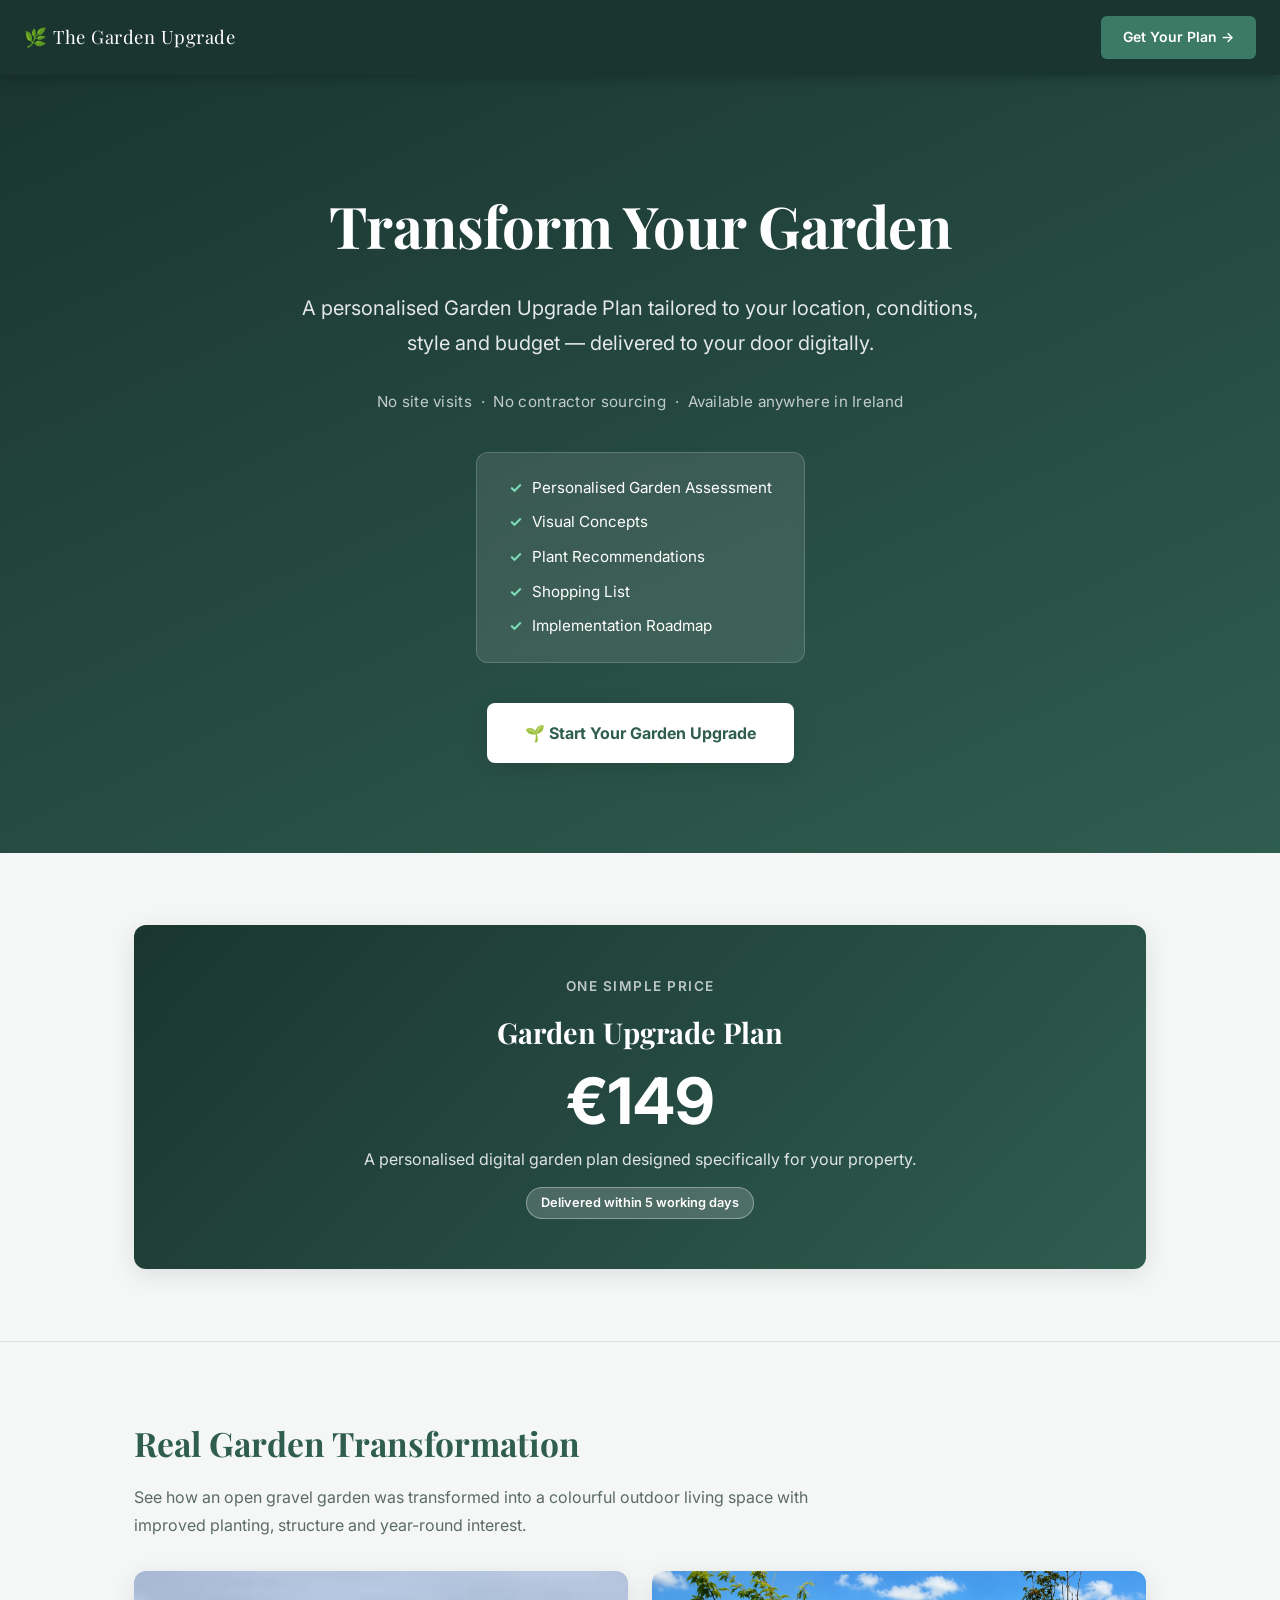
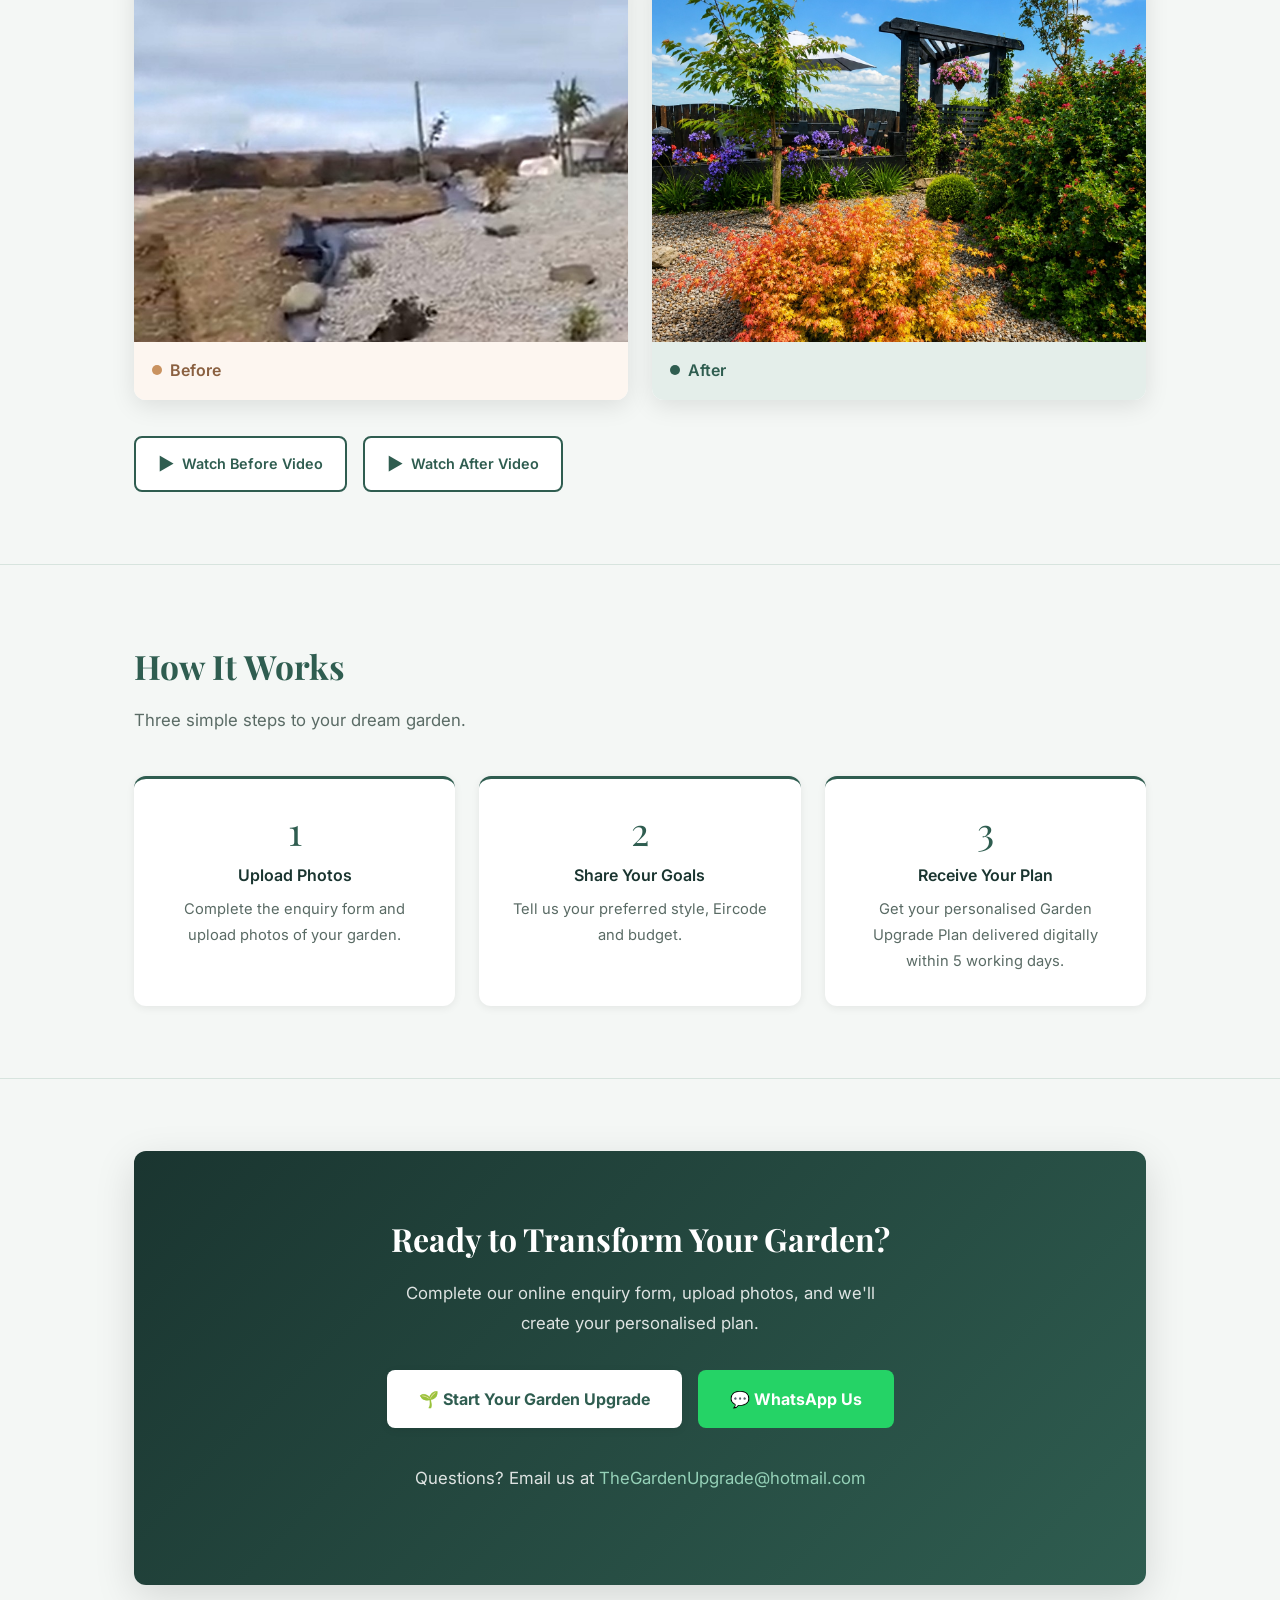
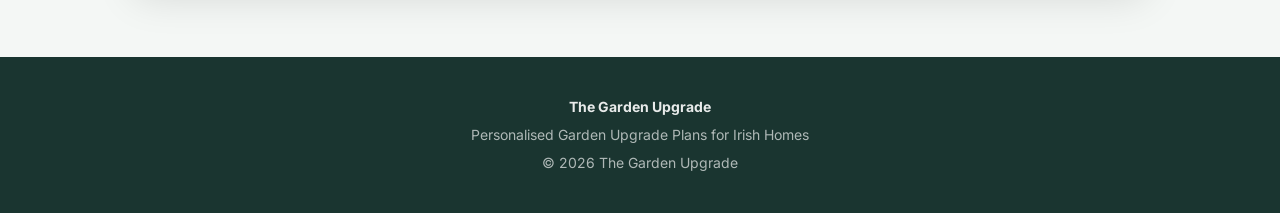
==== index.html @ 16a32b1a "Fix pricing box: dark green gradient background with white text for legibility" ====
<!DOCTYPE html>
<html lang="en">
<head>
<meta charset="UTF-8">
<meta name="viewport" content="width=device-width, initial-scale=1.0">
<title>The Garden Upgrade | Personalised Garden Upgrade Plans for Irish Homes</title>
<meta name="description" content="Transform your garden with a personalised Garden Upgrade Plan tailored to your location, style, lifestyle and budget.">
<link rel="preconnect" href="https://fonts.googleapis.com">
<link rel="preconnect" href="https://fonts.gstatic.com" crossorigin>
<link href="https://fonts.googleapis.com/css2?family=Playfair+Display:wght@600;700&family=Inter:wght@400;500;600&display=swap" rel="stylesheet">
<style>
  :root {
    --green: #2f5d50;
    --green-light: #3d7a66;
    --dark: #1a3530;
    --light: #f4f7f5;
    --accent: #e4eeea;
    --white: #ffffff;
    --text: #2c2c2c;
    --text-muted: #5a6b65;
    --shadow-sm: 0 2px 8px rgba(0,0,0,0.07);
    --shadow-md: 0 6px 24px rgba(0,0,0,0.10);
    --shadow-lg: 0 12px 40px rgba(0,0,0,0.13);
    --radius: 12px;
  }
  *, *::before, *::after { box-sizing: border-box; margin: 0; padding: 0; }
  html { scroll-behavior: smooth; }
  body { font-family: 'Inter', Arial, sans-serif; background: var(--light); color: var(--text); line-height: 1.75; }

  /* ── NAV ── */
  nav {
    background: var(--dark);
    padding: 16px 24px;
    display: flex;
    align-items: center;
    justify-content: space-between;
    position: sticky;
    top: 0;
    z-index: 100;
    box-shadow: 0 2px 12px rgba(0,0,0,.25);
  }
  nav .brand { color: #fff; font-family: 'Playfair Display', serif; font-size: 1.15rem; letter-spacing: .5px; text-decoration: none; }
  nav .nav-cta {
    background: var(--green-light);
    color: #fff;
    text-decoration: none;
    padding: 9px 22px;
    border-radius: 6px;
    font-size: .875rem;
    font-weight: 600;
    transition: background .2s;
  }
  nav .nav-cta:hover { background: #4a9180; }

  /* ── HERO ── */
  .hero {
    background: linear-gradient(155deg, var(--dark) 0%, var(--green) 100%);
    color: #fff;
    text-align: center;
    padding: 100px 24px 90px;
  }
  .hero h1 {
    font-family: 'Playfair Display', serif;
    font-size: clamp(2.2rem, 5vw, 3.6rem);
    font-weight: 700;
    letter-spacing: -.5px;
    margin-bottom: 16px;
  }
  .hero .subtitle {
    font-size: clamp(1.05rem, 2.5vw, 1.25rem);
    opacity: .88;
    max-width: 680px;
    margin: 0 auto 28px;
  }
  .hero .tagline {
    font-size: .95rem;
    opacity: .72;
    margin-bottom: 36px;
    letter-spacing: .3px;
  }
  .checklist {
    display: inline-flex;
    flex-direction: column;
    gap: 8px;
    text-align: left;
    background: rgba(255,255,255,.10);
    border: 1px solid rgba(255,255,255,.18);
    backdrop-filter: blur(4px);
    padding: 22px 32px;
    border-radius: var(--radius);
    margin-bottom: 40px;
  }
  .checklist span { font-size: .95rem; }
  .checklist span::before { content: "✓"; margin-right: 10px; font-weight: 700; color: #7edbb8; }
  .hero-btn {
    display: inline-block;
    background: #fff;
    color: var(--green);
    font-family: 'Inter', sans-serif;
    font-weight: 700;
    font-size: 1rem;
    padding: 16px 38px;
    border-radius: 8px;
    text-decoration: none;
    box-shadow: var(--shadow-md);
    transition: transform .2s, box-shadow .2s;
  }
  .hero-btn:hover { transform: translateY(-2px); box-shadow: var(--shadow-lg); }

  /* ── SECTIONS ── */
  .section { max-width: 1060px; margin: 0 auto; padding: 72px 24px; }
  .section-title {
    font-family: 'Playfair Display', serif;
    font-size: clamp(1.6rem, 3vw, 2.1rem);
    color: var(--green);
    margin-bottom: 10px;
  }
  .section-lead { color: var(--text-muted); font-size: 1.05rem; margin-bottom: 40px; max-width: 640px; }

  /* ── PRICE BOX ── */
  .price-strip {
    background: linear-gradient(135deg, var(--dark) 0%, var(--green) 100%);
    border-radius: var(--radius);
    text-align: center;
    padding: 50px 30px;
    box-shadow: var(--shadow-md);
    color: #fff;
  }
  .price-strip .price-label { font-size: .85rem; font-weight: 600; text-transform: uppercase; letter-spacing: 1.5px; color: rgba(255,255,255,.70); margin-bottom: 8px; }
  .price-strip h2 { font-family: 'Playfair Display', serif; font-size: 1.8rem; color: #fff; margin-bottom: 12px; }
  .price-num { font-size: 4rem; font-weight: 700; color: #fff; line-height: 1; margin: 12px 0; }
  .price-strip p { color: rgba(255,255,255,.85); font-size: 1rem; }
  .badge { display: inline-block; background: rgba(255,255,255,.18); border: 1px solid rgba(255,255,255,.35); color: #fff; font-size: .8rem; font-weight: 600; padding: 4px 14px; border-radius: 20px; margin-top: 14px; }

  /* ── BEFORE / AFTER ── */
  .transformation-intro { color: var(--text-muted); font-size: 1rem; margin-bottom: 32px; max-width: 700px; }
  .before-after {
    display: grid;
    grid-template-columns: 1fr 1fr;
    gap: 24px;
    margin-bottom: 36px;
  }
  @media (max-width: 680px) { .before-after { grid-template-columns: 1fr; } }
  .ba-card {
    background: var(--white);
    border-radius: var(--radius);
    overflow: hidden;
    box-shadow: var(--shadow-md);
    transition: transform .25s, box-shadow .25s;
  }
  .ba-card:hover { transform: translateY(-4px); box-shadow: var(--shadow-lg); }
  .ba-card img { width: 100%; display: block; aspect-ratio: 4/3; object-fit: cover; }
  .ba-label {
    padding: 14px 18px 16px;
    font-weight: 600;
    font-size: 1rem;
    display: flex;
    align-items: center;
    gap: 8px;
  }
  .ba-label.before { color: #8a6040; background: #fdf6f0; }
  .ba-label.after  { color: var(--green); background: var(--accent); }
  .ba-label .dot { width: 10px; height: 10px; border-radius: 50%; flex-shrink: 0; }
  .ba-label.before .dot { background: #c9925f; }
  .ba-label.after  .dot { background: var(--green); }

  .video-links { display: flex; gap: 16px; flex-wrap: wrap; }
  .video-btn {
    display: inline-flex;
    align-items: center;
    gap: 8px;
    background: var(--white);
    border: 2px solid var(--green);
    color: var(--green);
    font-weight: 600;
    font-size: .9rem;
    padding: 11px 22px;
    border-radius: 8px;
    text-decoration: none;
    transition: background .2s, color .2s;
  }
  .video-btn:hover { background: var(--green); color: #fff; }
  .video-btn .play { font-size: 1.1rem; }

  /* ── HOW IT WORKS ── */
  .steps { display: grid; grid-template-columns: repeat(auto-fit, minmax(220px, 1fr)); gap: 24px; }
  .step {
    background: var(--white);
    border-radius: var(--radius);
    padding: 32px 26px;
    box-shadow: var(--shadow-sm);
    border-top: 3px solid var(--green);
    text-align: center;
  }
  .step-num { font-family: 'Playfair Display', serif; font-size: 2.4rem; color: var(--green); line-height: 1; margin-bottom: 12px; }
  .step h3 { font-size: 1rem; font-weight: 600; margin-bottom: 8px; color: var(--dark); }
  .step p { font-size: .92rem; color: var(--text-muted); }

  /* ── CTA ── */
  .cta-section {
    background: linear-gradient(135deg, var(--dark) 0%, var(--green) 100%);
    border-radius: var(--radius);
    color: #fff;
    text-align: center;
    padding: 60px 32px;
    box-shadow: var(--shadow-lg);
  }
  .cta-section h2 { font-family: 'Playfair Display', serif; font-size: 2rem; margin-bottom: 12px; }
  .cta-section p { opacity: .85; font-size: 1.05rem; margin-bottom: 32px; max-width: 520px; margin-left: auto; margin-right: auto; }
  .btn-group { display: flex; gap: 16px; justify-content: center; flex-wrap: wrap; margin-bottom: 36px; }
  .btn-white {
    background: #fff;
    color: var(--green);
    font-weight: 700;
    padding: 15px 32px;
    border-radius: 8px;
    text-decoration: none;
    font-size: 1rem;
    box-shadow: var(--shadow-sm);
    transition: transform .2s, box-shadow .2s;
  }
  .btn-white:hover { transform: translateY(-2px); box-shadow: var(--shadow-md); }
  .btn-wa {
    background: #25D366;
    color: #fff;
    font-weight: 700;
    padding: 15px 32px;
    border-radius: 8px;
    text-decoration: none;
    font-size: 1rem;
    transition: background .2s;
  }
  .btn-wa:hover { background: #1dab52; }
  .contact-detail { font-size: .95rem; opacity: .80; }
  .contact-detail a { color: #a8e8cc; text-decoration: none; }
  .contact-detail a:hover { text-decoration: underline; }

  /* ── DIVIDER ── */
  .divider { border: none; border-top: 1px solid #d7e4de; margin: 0; }

  /* ── FOOTER ── */
  footer {
    background: var(--dark);
    color: rgba(255,255,255,.65);
    text-align: center;
    padding: 36px 24px;
    font-size: .875rem;
    line-height: 2;
  }
  footer strong { color: rgba(255,255,255,.9); }
</style>
</head>
<body>

<!-- NAV -->
<nav>
  <a class="brand" href="#">🌿 The Garden Upgrade</a>
  <a class="nav-cta" href="https://tally.so/r/WOkVAJ" target="_blank">Get Your Plan →</a>
</nav>

<!-- HERO -->
<header class="hero">
  <h1>Transform Your Garden</h1>
  <p class="subtitle">A personalised Garden Upgrade Plan tailored to your location, conditions, style and budget — delivered to your door digitally.</p>
  <p class="tagline">No site visits &nbsp;·&nbsp; No contractor sourcing &nbsp;·&nbsp; Available anywhere in Ireland</p>
  <div class="checklist">
    <span>Personalised Garden Assessment</span>
    <span>Visual Concepts</span>
    <span>Plant Recommendations</span>
    <span>Shopping List</span>
    <span>Implementation Roadmap</span>
  </div>
  <br>
  <a class="hero-btn" href="https://tally.so/r/WOkVAJ" target="_blank">🌱 Start Your Garden Upgrade</a>
</header>

<!-- PRICE -->
<div class="section">
  <div class="price-strip">
    <p class="price-label">One Simple Price</p>
    <h2>Garden Upgrade Plan</h2>
    <div class="price-num">€149</div>
    <p>A personalised digital garden plan designed specifically for your property.</p>
    <span class="badge">Delivered within 5 working days</span>
  </div>
</div>

<hr class="divider">

<!-- BEFORE / AFTER -->
<div class="section">
  <h2 class="section-title">Real Garden Transformation</h2>
  <p class="transformation-intro">See how an open gravel garden was transformed into a colourful outdoor living space with improved planting, structure and year-round interest.</p>

  <div class="before-after">
    <div class="ba-card">
      <img src="images/before-garden.jpg" alt="Before — garden before the upgrade">
      <div class="ba-label before"><span class="dot"></span>Before</div>
    </div>
    <div class="ba-card">
      <img src="images/after-garden.jpg" alt="After — garden after the upgrade">
      <div class="ba-label after"><span class="dot"></span>After</div>
    </div>
  </div>

  <div class="video-links">
    <a class="video-btn" href="https://youtu.be/A2PtRVBRmoA" target="_blank"><span class="play">▶</span> Watch Before Video</a>
    <a class="video-btn" href="https://youtube.com/shorts/rafoh7so2BA?feature=share" target="_blank"><span class="play">▶</span> Watch After Video</a>
  </div>
</div>

<hr class="divider">

<!-- HOW IT WORKS -->
<div class="section">
  <h2 class="section-title">How It Works</h2>
  <p class="section-lead">Three simple steps to your dream garden.</p>
  <div class="steps">
    <div class="step">
      <div class="step-num">1</div>
      <h3>Upload Photos</h3>
      <p>Complete the enquiry form and upload photos of your garden.</p>
    </div>
    <div class="step">
      <div class="step-num">2</div>
      <h3>Share Your Goals</h3>
      <p>Tell us your preferred style, Eircode and budget.</p>
    </div>
    <div class="step">
      <div class="step-num">3</div>
      <h3>Receive Your Plan</h3>
      <p>Get your personalised Garden Upgrade Plan delivered digitally within 5 working days.</p>
    </div>
  </div>
</div>

<hr class="divider">

<!-- CTA -->
<div class="section">
  <div class="cta-section">
    <h2>Ready to Transform Your Garden?</h2>
    <p>Complete our online enquiry form, upload photos, and we'll create your personalised plan.</p>
    <div class="btn-group">
      <a class="btn-white" href="https://tally.so/r/WOkVAJ" target="_blank">🌱 Start Your Garden Upgrade</a>
      <a class="btn-wa" href="https://wa.me/353876418352" target="_blank">💬 WhatsApp Us</a>
    </div>
    <p class="contact-detail">Questions? Email us at <a href="mailto:TheGardenUpgrade@hotmail.com">TheGardenUpgrade@hotmail.com</a></p>
  </div>
</div>

<!-- FOOTER -->
<footer>
  <strong>The Garden Upgrade</strong><br>
  Personalised Garden Upgrade Plans for Irish Homes<br>
  © 2026 The Garden Upgrade
</footer>

</body>
</html>
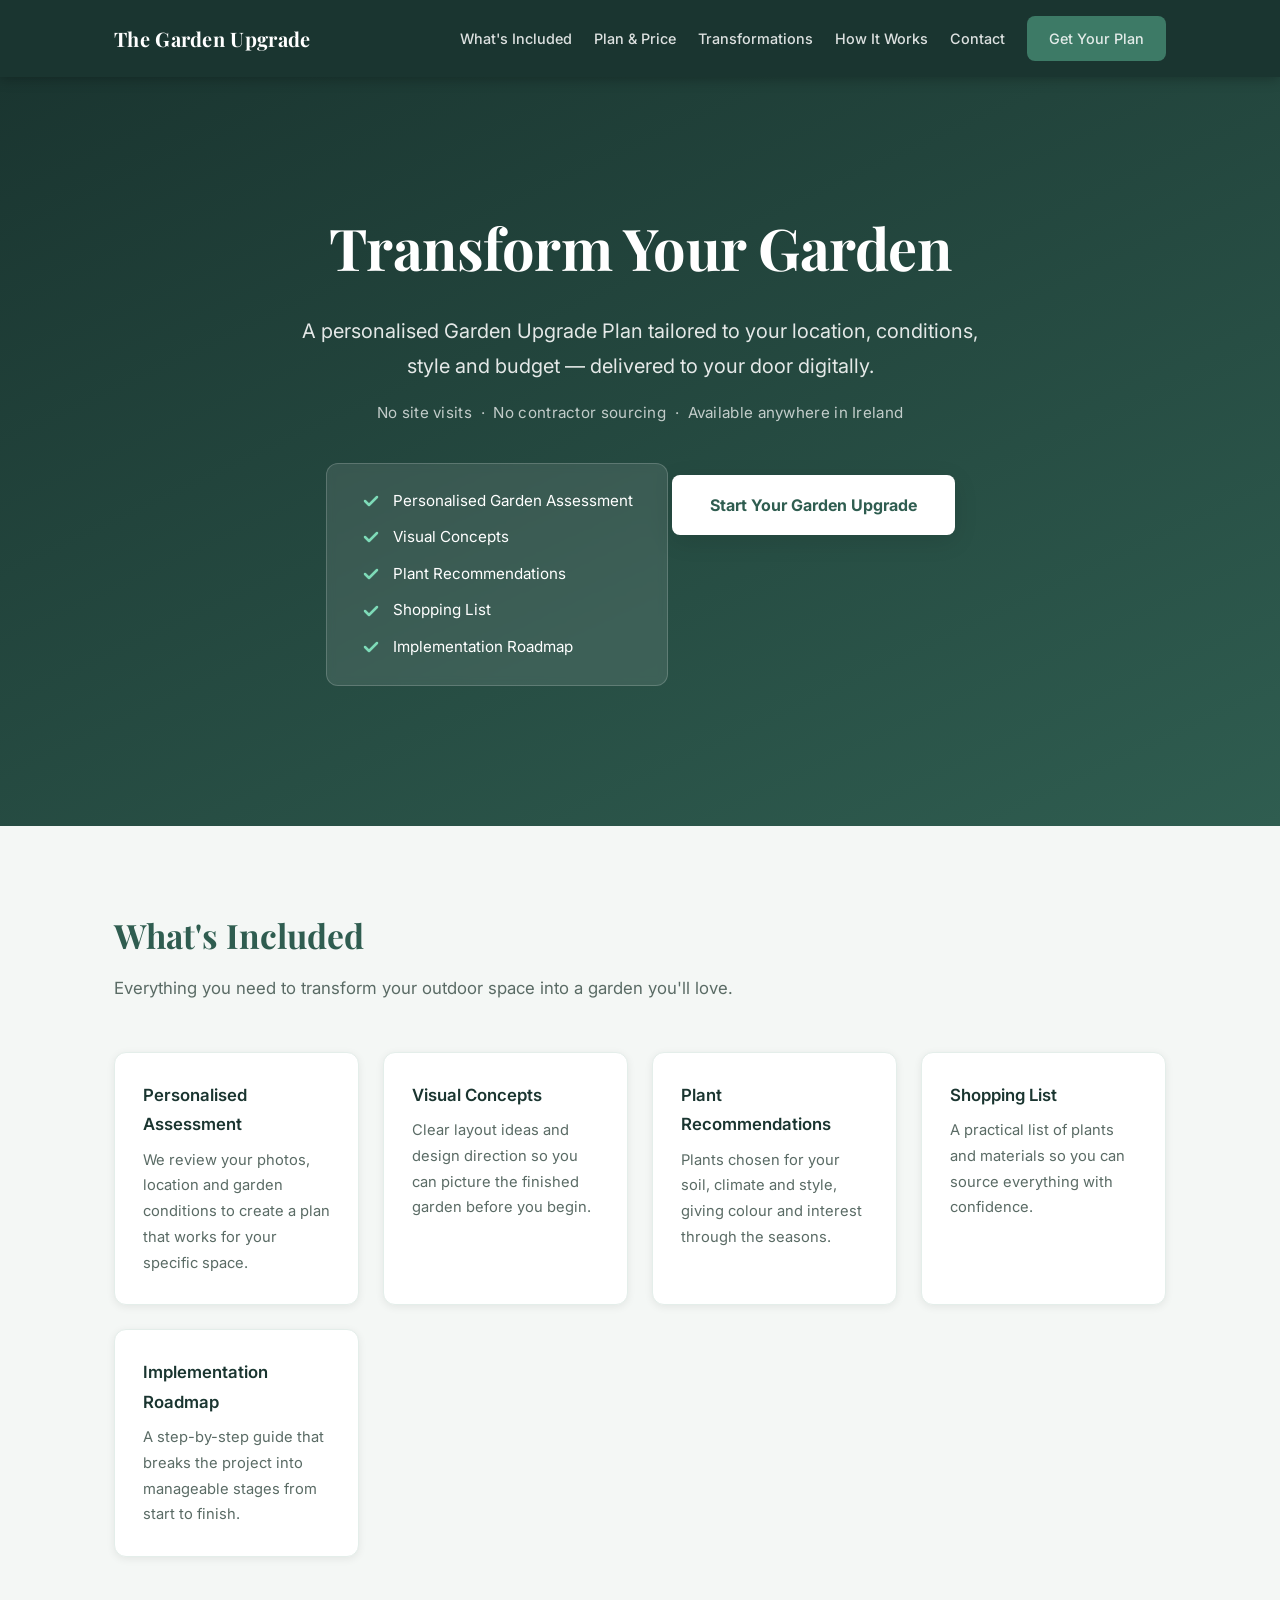
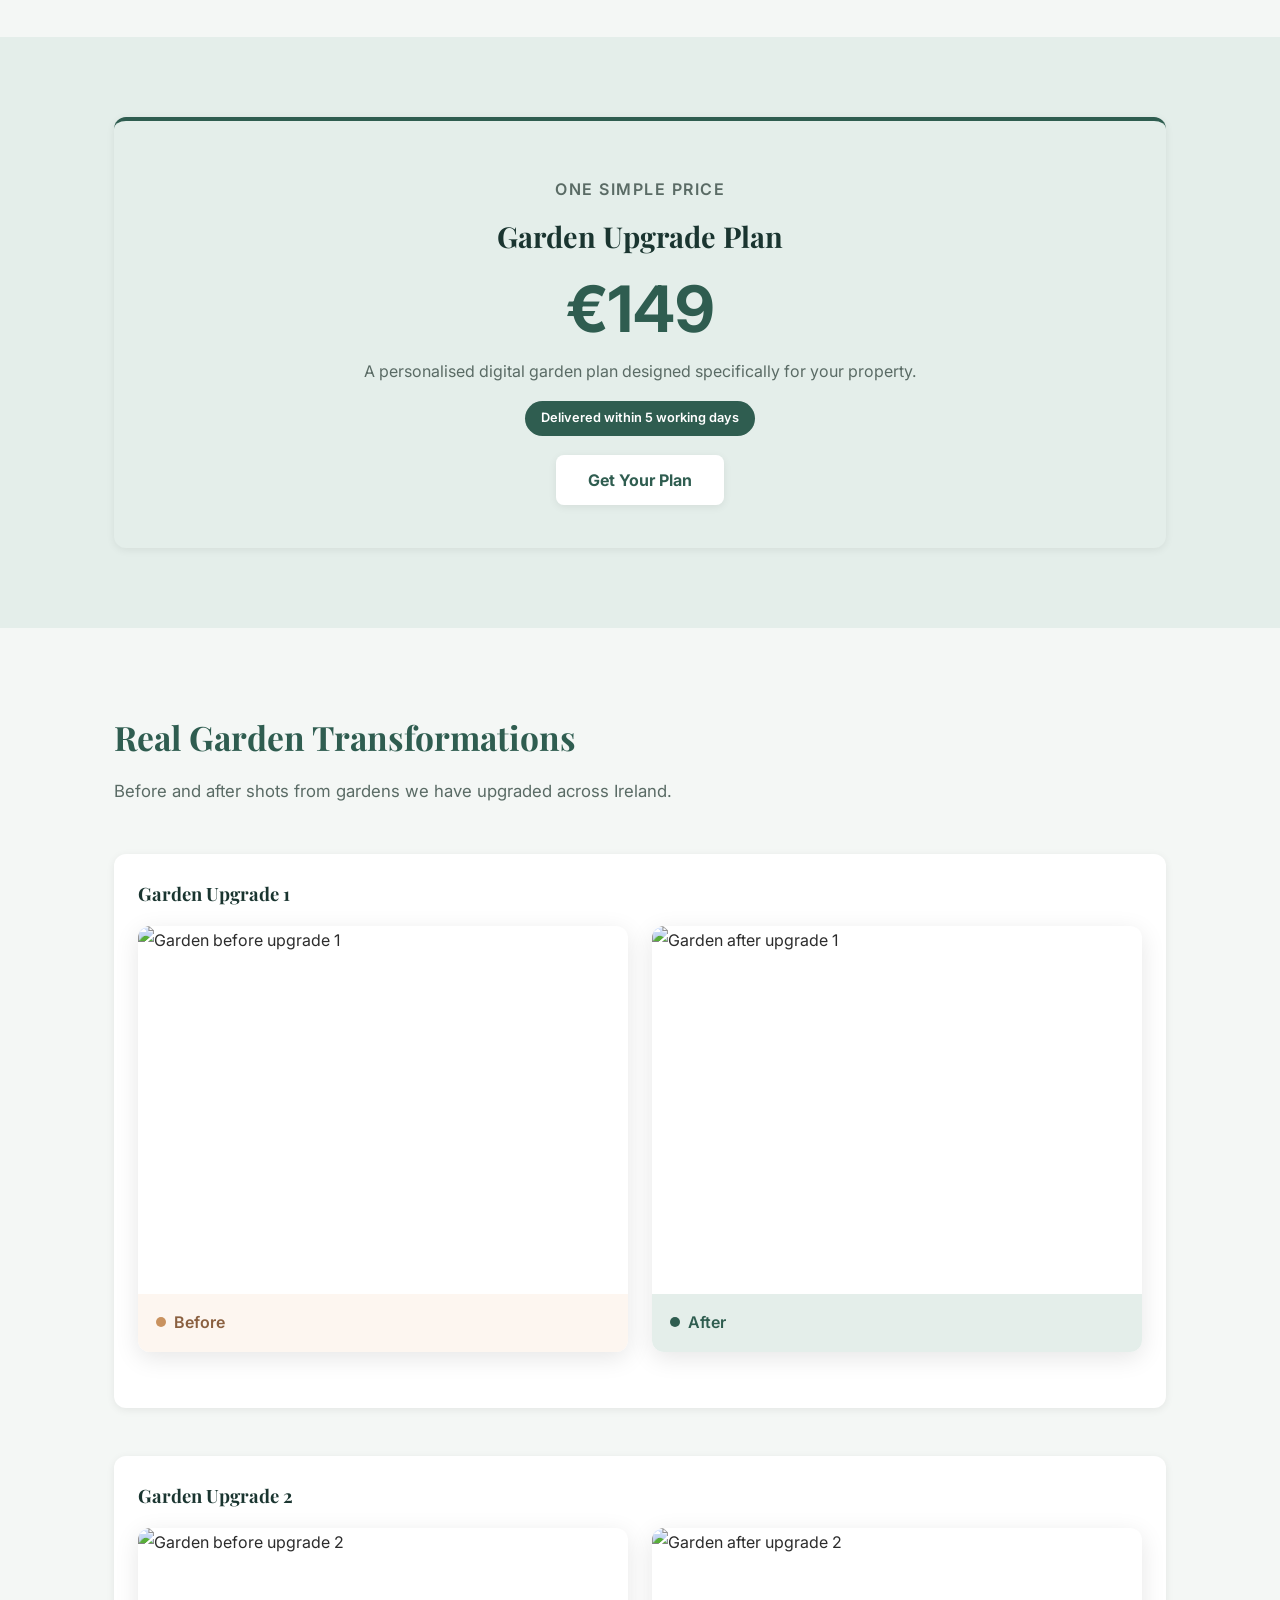
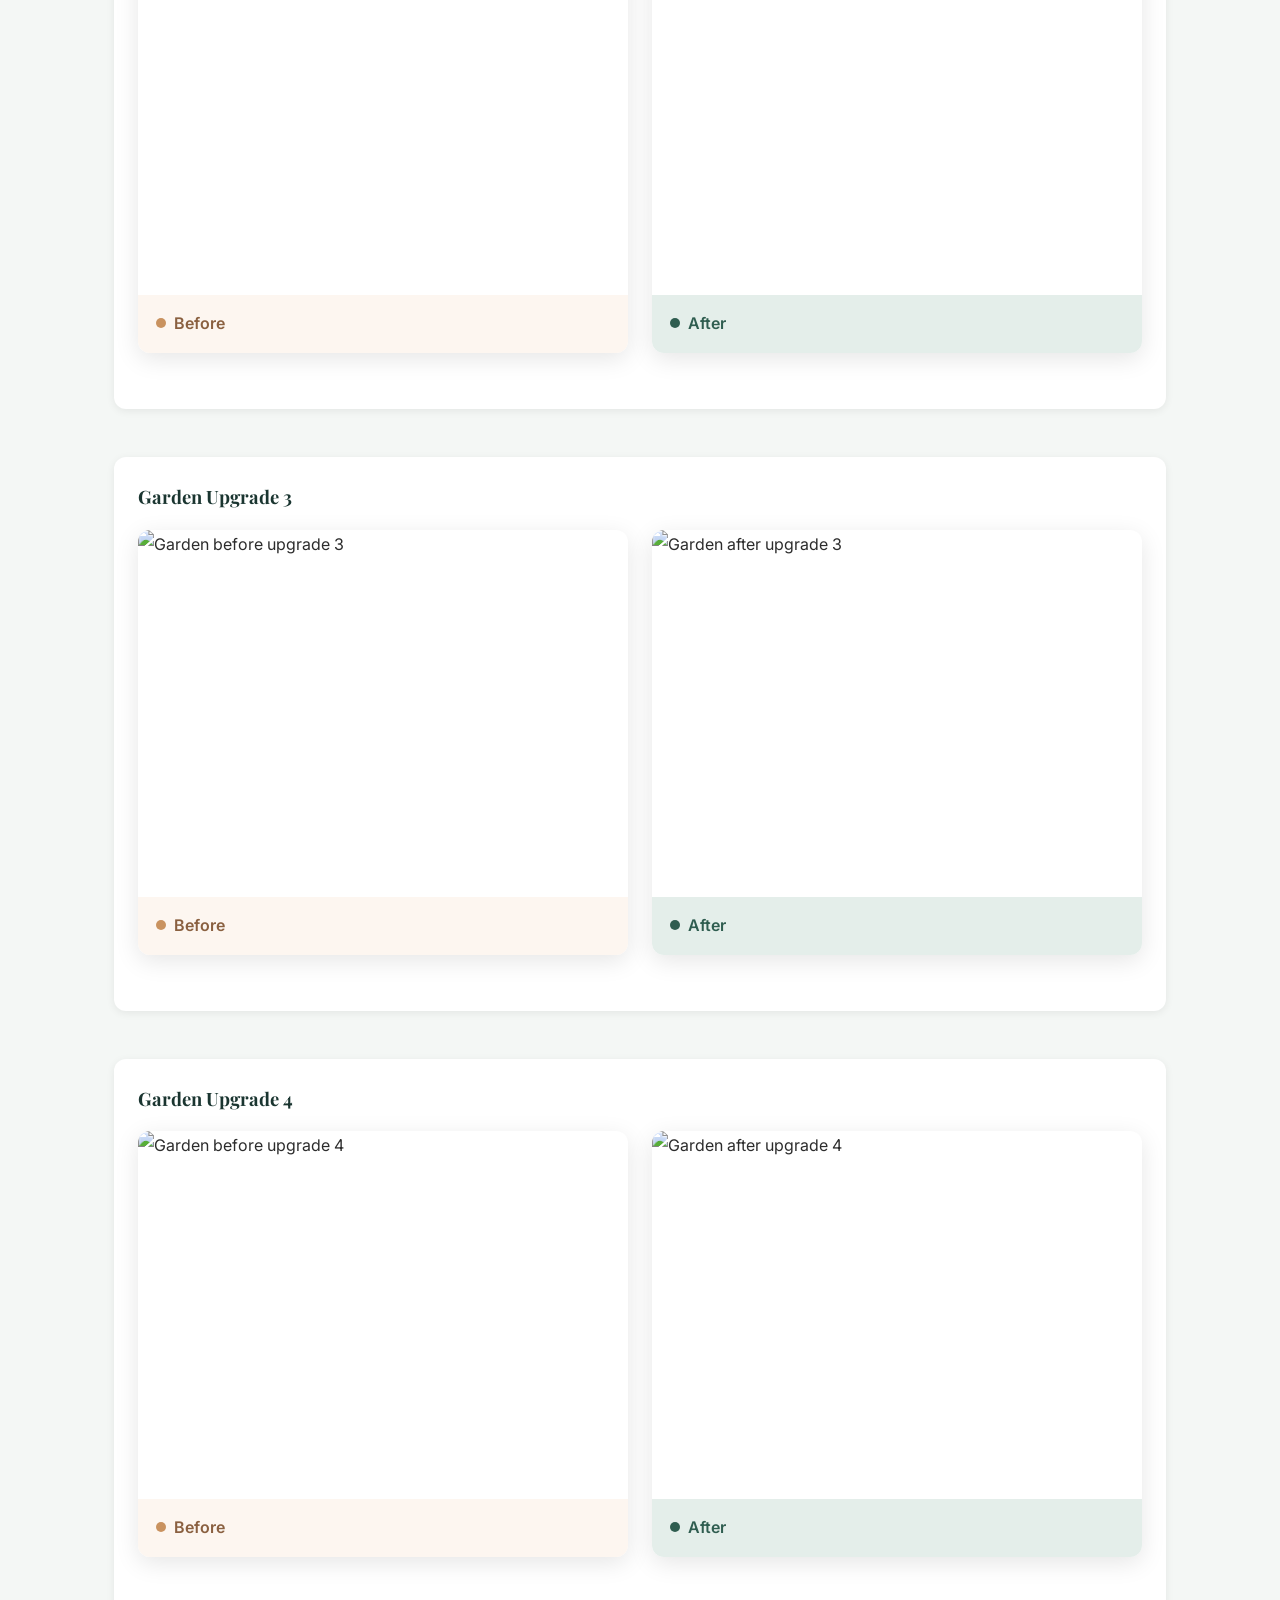
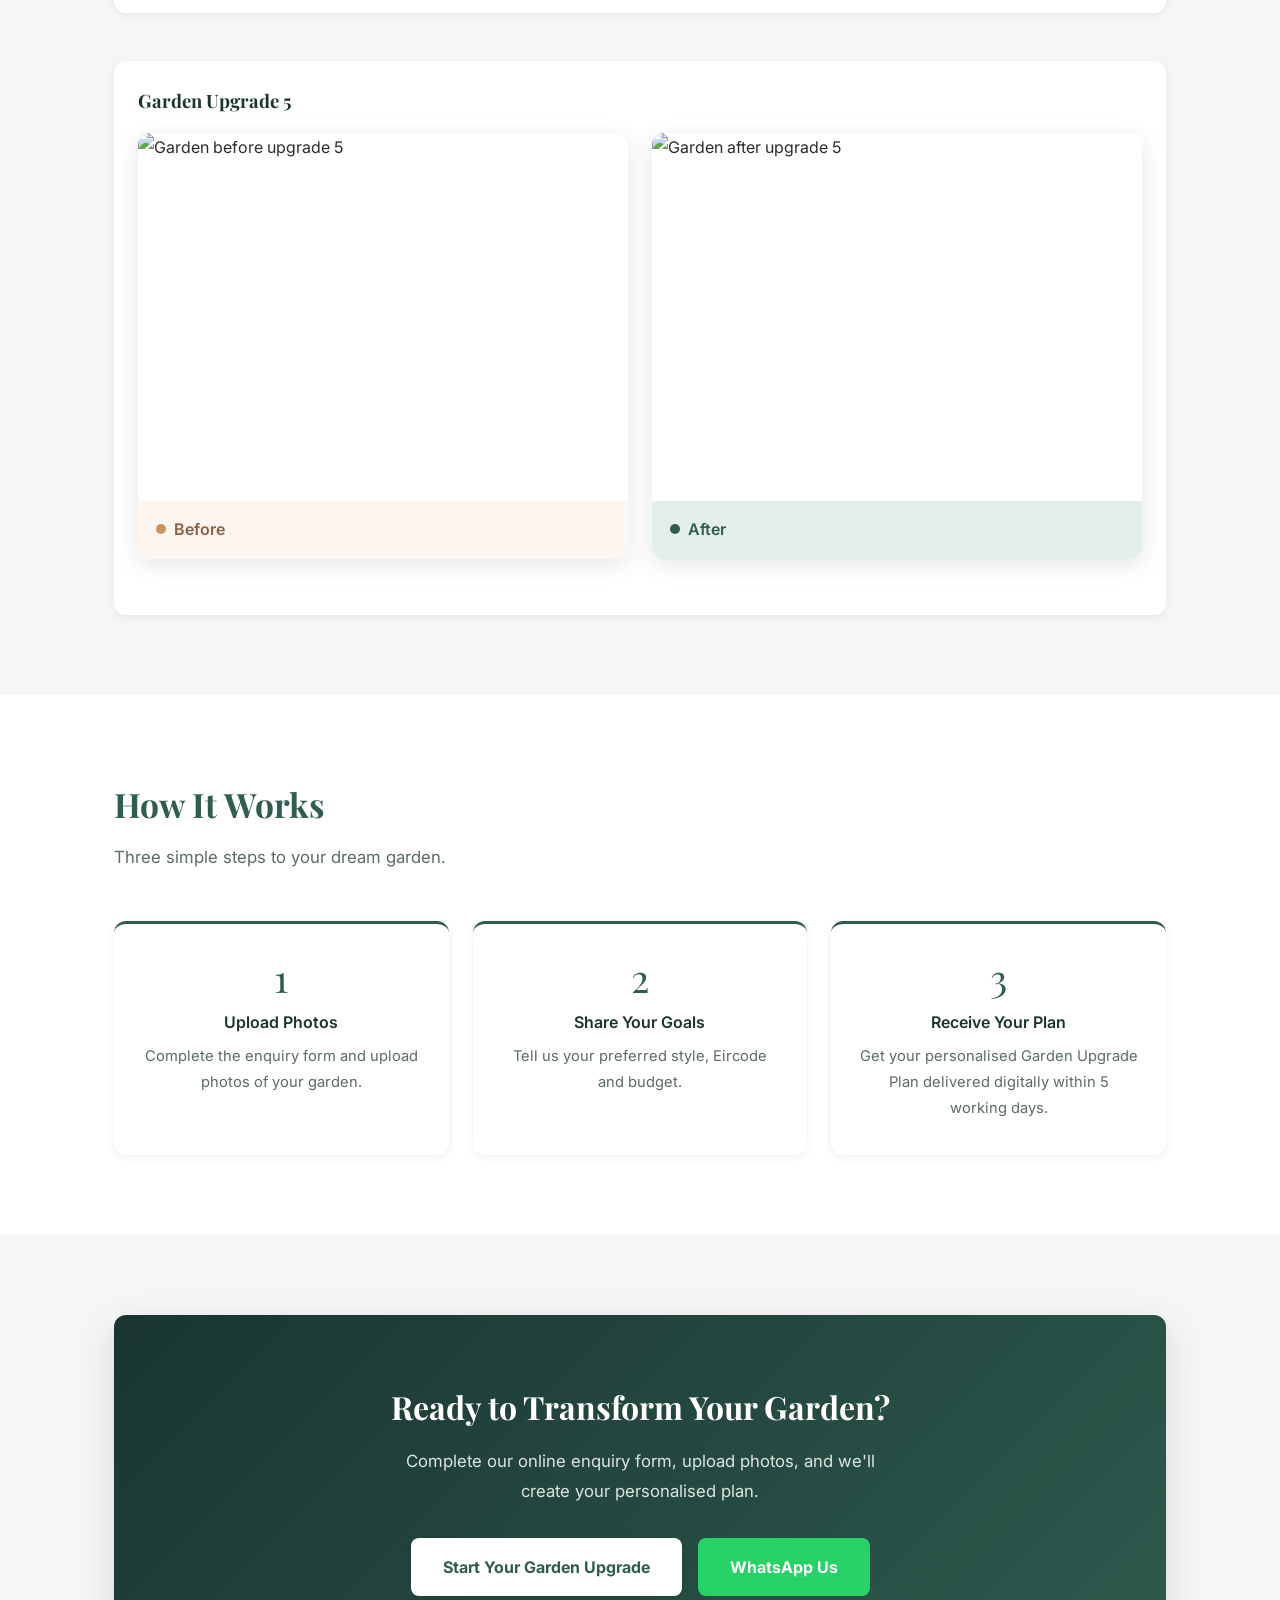
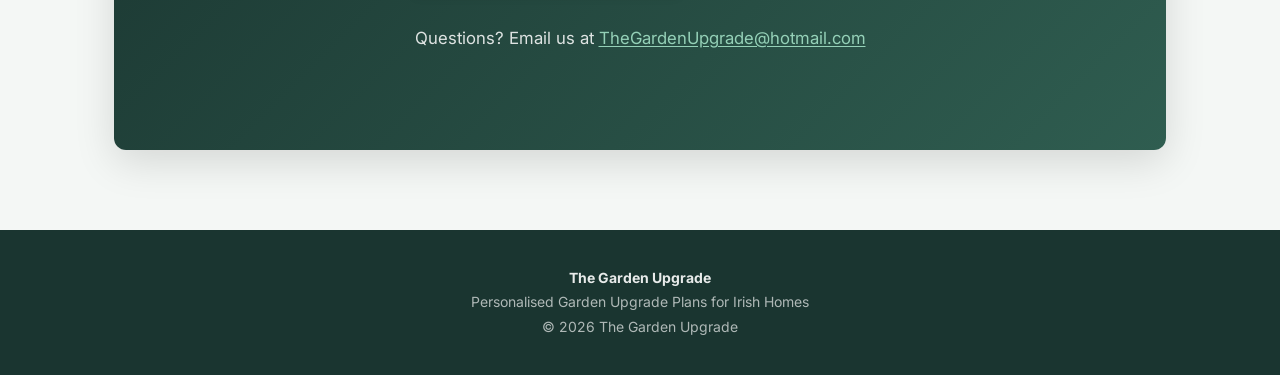
==== commit e75bb97a: "Update index.html" ====
--- a/index.html
+++ b/index.html
@@ -1,360 +1,580 @@
 <!DOCTYPE html>
 <html lang="en">
 <head>
-<meta charset="UTF-8">
-<meta name="viewport" content="width=device-width, initial-scale=1.0">
-<title>The Garden Upgrade | Personalised Garden Upgrade Plans for Irish Homes</title>
-<meta name="description" content="Transform your garden with a personalised Garden Upgrade Plan tailored to your location, style, lifestyle and budget.">
-<link rel="preconnect" href="https://fonts.googleapis.com">
-<link rel="preconnect" href="https://fonts.gstatic.com" crossorigin>
-<link href="https://fonts.googleapis.com/css2?family=Playfair+Display:wght@600;700&family=Inter:wght@400;500;600&display=swap" rel="stylesheet">
-<style>
-  :root {
-    --green: #2f5d50;
-    --green-light: #3d7a66;
-    --dark: #1a3530;
-    --light: #f4f7f5;
-    --accent: #e4eeea;
-    --white: #ffffff;
-    --text: #2c2c2c;
-    --text-muted: #5a6b65;
-    --shadow-sm: 0 2px 8px rgba(0,0,0,0.07);
-    --shadow-md: 0 6px 24px rgba(0,0,0,0.10);
-    --shadow-lg: 0 12px 40px rgba(0,0,0,0.13);
-    --radius: 12px;
-  }
-  *, *::before, *::after { box-sizing: border-box; margin: 0; padding: 0; }
-  html { scroll-behavior: smooth; }
-  body { font-family: 'Inter', Arial, sans-serif; background: var(--light); color: var(--text); line-height: 1.75; }
-
-  /* ── NAV ── */
-  nav {
-    background: var(--dark);
-    padding: 16px 24px;
-    display: flex;
-    align-items: center;
-    justify-content: space-between;
-    position: sticky;
-    top: 0;
-    z-index: 100;
-    box-shadow: 0 2px 12px rgba(0,0,0,.25);
-  }
-  nav .brand { color: #fff; font-family: 'Playfair Display', serif; font-size: 1.15rem; letter-spacing: .5px; text-decoration: none; }
-  nav .nav-cta {
-    background: var(--green-light);
-    color: #fff;
-    text-decoration: none;
-    padding: 9px 22px;
-    border-radius: 6px;
-    font-size: .875rem;
-    font-weight: 600;
-    transition: background .2s;
-  }
-  nav .nav-cta:hover { background: #4a9180; }
-
-  /* ── HERO ── */
-  .hero {
-    background: linear-gradient(155deg, var(--dark) 0%, var(--green) 100%);
-    color: #fff;
-    text-align: center;
-    padding: 100px 24px 90px;
-  }
-  .hero h1 {
-    font-family: 'Playfair Display', serif;
-    font-size: clamp(2.2rem, 5vw, 3.6rem);
-    font-weight: 700;
-    letter-spacing: -.5px;
-    margin-bottom: 16px;
-  }
-  .hero .subtitle {
-    font-size: clamp(1.05rem, 2.5vw, 1.25rem);
-    opacity: .88;
-    max-width: 680px;
-    margin: 0 auto 28px;
-  }
-  .hero .tagline {
-    font-size: .95rem;
-    opacity: .72;
-    margin-bottom: 36px;
-    letter-spacing: .3px;
-  }
-  .checklist {
-    display: inline-flex;
-    flex-direction: column;
-    gap: 8px;
-    text-align: left;
-    background: rgba(255,255,255,.10);
-    border: 1px solid rgba(255,255,255,.18);
-    backdrop-filter: blur(4px);
-    padding: 22px 32px;
-    border-radius: var(--radius);
-    margin-bottom: 40px;
-  }
-  .checklist span { font-size: .95rem; }
-  .checklist span::before { content: "✓"; margin-right: 10px; font-weight: 700; color: #7edbb8; }
-  .hero-btn {
-    display: inline-block;
-    background: #fff;
-    color: var(--green);
-    font-family: 'Inter', sans-serif;
-    font-weight: 700;
-    font-size: 1rem;
-    padding: 16px 38px;
-    border-radius: 8px;
-    text-decoration: none;
-    box-shadow: var(--shadow-md);
-    transition: transform .2s, box-shadow .2s;
-  }
-  .hero-btn:hover { transform: translateY(-2px); box-shadow: var(--shadow-lg); }
-
-  /* ── SECTIONS ── */
-  .section { max-width: 1060px; margin: 0 auto; padding: 72px 24px; }
-  .section-title {
-    font-family: 'Playfair Display', serif;
-    font-size: clamp(1.6rem, 3vw, 2.1rem);
-    color: var(--green);
-    margin-bottom: 10px;
-  }
-  .section-lead { color: var(--text-muted); font-size: 1.05rem; margin-bottom: 40px; max-width: 640px; }
-
-  /* ── PRICE BOX ── */
-  .price-strip {
-    background: linear-gradient(135deg, var(--dark) 0%, var(--green) 100%);
-    border-radius: var(--radius);
-    text-align: center;
-    padding: 50px 30px;
-    box-shadow: var(--shadow-md);
-    color: #fff;
-  }
-  .price-strip .price-label { font-size: .85rem; font-weight: 600; text-transform: uppercase; letter-spacing: 1.5px; color: rgba(255,255,255,.70); margin-bottom: 8px; }
-  .price-strip h2 { font-family: 'Playfair Display', serif; font-size: 1.8rem; color: #fff; margin-bottom: 12px; }
-  .price-num { font-size: 4rem; font-weight: 700; color: #fff; line-height: 1; margin: 12px 0; }
-  .price-strip p { color: rgba(255,255,255,.85); font-size: 1rem; }
-  .badge { display: inline-block; background: rgba(255,255,255,.18); border: 1px solid rgba(255,255,255,.35); color: #fff; font-size: .8rem; font-weight: 600; padding: 4px 14px; border-radius: 20px; margin-top: 14px; }
-
-  /* ── BEFORE / AFTER ── */
-  .transformation-intro { color: var(--text-muted); font-size: 1rem; margin-bottom: 32px; max-width: 700px; }
-  .before-after {
-    display: grid;
-    grid-template-columns: 1fr 1fr;
-    gap: 24px;
-    margin-bottom: 36px;
-  }
-  @media (max-width: 680px) { .before-after { grid-template-columns: 1fr; } }
-  .ba-card {
-    background: var(--white);
-    border-radius: var(--radius);
-    overflow: hidden;
-    box-shadow: var(--shadow-md);
-    transition: transform .25s, box-shadow .25s;
-  }
-  .ba-card:hover { transform: translateY(-4px); box-shadow: var(--shadow-lg); }
-  .ba-card img { width: 100%; display: block; aspect-ratio: 4/3; object-fit: cover; }
-  .ba-label {
-    padding: 14px 18px 16px;
-    font-weight: 600;
-    font-size: 1rem;
-    display: flex;
-    align-items: center;
-    gap: 8px;
-  }
-  .ba-label.before { color: #8a6040; background: #fdf6f0; }
-  .ba-label.after  { color: var(--green); background: var(--accent); }
-  .ba-label .dot { width: 10px; height: 10px; border-radius: 50%; flex-shrink: 0; }
-  .ba-label.before .dot { background: #c9925f; }
-  .ba-label.after  .dot { background: var(--green); }
-
-  .video-links { display: flex; gap: 16px; flex-wrap: wrap; }
-  .video-btn {
-    display: inline-flex;
-    align-items: center;
-    gap: 8px;
-    background: var(--white);
-    border: 2px solid var(--green);
-    color: var(--green);
-    font-weight: 600;
-    font-size: .9rem;
-    padding: 11px 22px;
-    border-radius: 8px;
-    text-decoration: none;
-    transition: background .2s, color .2s;
-  }
-  .video-btn:hover { background: var(--green); color: #fff; }
-  .video-btn .play { font-size: 1.1rem; }
-
-  /* ── HOW IT WORKS ── */
-  .steps { display: grid; grid-template-columns: repeat(auto-fit, minmax(220px, 1fr)); gap: 24px; }
-  .step {
-    background: var(--white);
-    border-radius: var(--radius);
-    padding: 32px 26px;
-    box-shadow: var(--shadow-sm);
-    border-top: 3px solid var(--green);
-    text-align: center;
-  }
-  .step-num { font-family: 'Playfair Display', serif; font-size: 2.4rem; color: var(--green); line-height: 1; margin-bottom: 12px; }
-  .step h3 { font-size: 1rem; font-weight: 600; margin-bottom: 8px; color: var(--dark); }
-  .step p { font-size: .92rem; color: var(--text-muted); }
-
-  /* ── CTA ── */
-  .cta-section {
-    background: linear-gradient(135deg, var(--dark) 0%, var(--green) 100%);
-    border-radius: var(--radius);
-    color: #fff;
-    text-align: center;
-    padding: 60px 32px;
-    box-shadow: var(--shadow-lg);
-  }
-  .cta-section h2 { font-family: 'Playfair Display', serif; font-size: 2rem; margin-bottom: 12px; }
-  .cta-section p { opacity: .85; font-size: 1.05rem; margin-bottom: 32px; max-width: 520px; margin-left: auto; margin-right: auto; }
-  .btn-group { display: flex; gap: 16px; justify-content: center; flex-wrap: wrap; margin-bottom: 36px; }
-  .btn-white {
-    background: #fff;
-    color: var(--green);
-    font-weight: 700;
-    padding: 15px 32px;
-    border-radius: 8px;
-    text-decoration: none;
-    font-size: 1rem;
-    box-shadow: var(--shadow-sm);
-    transition: transform .2s, box-shadow .2s;
-  }
-  .btn-white:hover { transform: translateY(-2px); box-shadow: var(--shadow-md); }
-  .btn-wa {
-    background: #25D366;
-    color: #fff;
-    font-weight: 700;
-    padding: 15px 32px;
-    border-radius: 8px;
-    text-decoration: none;
-    font-size: 1rem;
-    transition: background .2s;
-  }
-  .btn-wa:hover { background: #1dab52; }
-  .contact-detail { font-size: .95rem; opacity: .80; }
-  .contact-detail a { color: #a8e8cc; text-decoration: none; }
-  .contact-detail a:hover { text-decoration: underline; }
-
-  /* ── DIVIDER ── */
-  .divider { border: none; border-top: 1px solid #d7e4de; margin: 0; }
-
-  /* ── FOOTER ── */
-  footer {
-    background: var(--dark);
-    color: rgba(255,255,255,.65);
-    text-align: center;
-    padding: 36px 24px;
-    font-size: .875rem;
-    line-height: 2;
-  }
-  footer strong { color: rgba(255,255,255,.9); }
-</style>
+  <meta charset="UTF-8">
+  <meta name="viewport" content="width=device-width, initial-scale=1.0">
+  <title>The Garden Upgrade | Personalised Garden Upgrade Plans for Irish Homes</title>
+  <meta name="description" content="Transform your garden with a personalised Garden Upgrade Plan tailored to your location, style, lifestyle and budget.">
+  <link rel="preconnect" href="https://fonts.googleapis.com">
+  <link rel="preconnect" href="https://fonts.gstatic.com" crossorigin>
+  <link href="https://fonts.googleapis.com/css2?family=Playfair+Display:wght@600;700&family=Inter:wght@400;500;600&display=swap" rel="stylesheet">
+  <style>
+    :root {
+      --green: #2f5d50;
+      --green-light: #3d7a66;
+      --green-dark: #1f3e36;
+      --dark: #1a3530;
+      --light: #f4f7f5;
+      --accent: #e4eeea;
+      --white: #ffffff;
+      --text: #2c2c2c;
+      --text-muted: #5a6b65;
+      --shadow-sm: 0 2px 8px rgba(0,0,0,0.07);
+      --shadow-md: 0 6px 24px rgba(0,0,0,0.10);
+      --shadow-lg: 0 12px 40px rgba(0,0,0,0.13);
+      --radius: 12px;
+    }
+    *, *::before, *::after { box-sizing: border-box; margin: 0; padding: 0; }
+    html { scroll-behavior: smooth; scroll-padding-top: 76px; }
+    body { font-family: 'Inter', Arial, sans-serif; background: var(--light); color: var(--text); line-height: 1.75; }
+    img { max-width: 100%; height: auto; display: block; }
+    a { color: inherit; text-decoration: none; }
+
+    .container { width: 100%; max-width: 1100px; margin: 0 auto; padding: 0 24px; }
+
+    nav {
+      position: sticky;
+      top: 0;
+      z-index: 100;
+      background: var(--dark);
+      padding: 16px 0;
+      box-shadow: 0 2px 12px rgba(0,0,0,0.25);
+    }
+    .nav-inner {
+      display: flex;
+      align-items: center;
+      justify-content: space-between;
+      gap: 16px;
+      flex-wrap: wrap;
+    }
+    .brand {
+      font-family: 'Playfair Display', serif;
+      color: var(--white);
+      font-size: 1.25rem;
+      font-weight: 700;
+      letter-spacing: 0.3px;
+    }
+    .nav-links {
+      display: flex;
+      align-items: center;
+      gap: 22px;
+      flex-wrap: wrap;
+    }
+    .nav-links a {
+      color: rgba(255,255,255,0.85);
+      font-size: 0.9rem;
+      font-weight: 500;
+      transition: color 0.2s;
+    }
+    .nav-links a:hover { color: var(--white); }
+    .nav-cta {
+      background: var(--green-light);
+      color: var(--white);
+      padding: 10px 22px;
+      border-radius: 8px;
+      font-size: 0.875rem;
+      font-weight: 600;
+      transition: background 0.2s;
+    }
+    .nav-cta:hover { background: #4a9180; }
+
+    .hero {
+      background: linear-gradient(155deg, var(--dark) 0%, var(--green) 100%);
+      color: var(--white);
+      text-align: center;
+      padding: 120px 24px 100px;
+    }
+    .hero h1 {
+      font-family: 'Playfair Display', serif;
+      font-size: clamp(2.2rem, 5vw, 3.6rem);
+      font-weight: 700;
+      letter-spacing: -0.5px;
+      margin-bottom: 16px;
+    }
+    .hero .subtitle {
+      font-size: clamp(1.05rem, 2.5vw, 1.25rem);
+      opacity: 0.88;
+      max-width: 680px;
+      margin: 0 auto 16px;
+    }
+    .hero .tagline {
+      font-size: 0.95rem;
+      opacity: 0.72;
+      margin-bottom: 36px;
+      letter-spacing: 0.3px;
+    }
+    .checklist {
+      display: inline-flex;
+      flex-direction: column;
+      gap: 10px;
+      text-align: left;
+      background: rgba(255,255,255,0.10);
+      border: 1px solid rgba(255,255,255,0.18);
+      backdrop-filter: blur(4px);
+      padding: 24px 34px;
+      border-radius: var(--radius);
+      margin-bottom: 40px;
+    }
+    .checklist li {
+      list-style: none;
+      display: flex;
+      align-items: center;
+      gap: 12px;
+      font-size: 0.95rem;
+    }
+    .checklist svg {
+      flex-shrink: 0;
+      color: #7edbb8;
+      width: 20px;
+      height: 20px;
+    }
+    .hero-btn {
+      display: inline-block;
+      background: var(--white);
+      color: var(--green);
+      font-family: 'Inter', sans-serif;
+      font-weight: 700;
+      font-size: 1rem;
+      padding: 16px 38px;
+      border-radius: 8px;
+      box-shadow: var(--shadow-md);
+      transition: transform 0.2s, box-shadow 0.2s;
+    }
+    .hero-btn:hover { transform: translateY(-2px); box-shadow: var(--shadow-lg); }
+
+    section { padding: 80px 0; }
+    section:nth-of-type(even) { background: var(--white); }
+    .section-header { margin-bottom: 48px; }
+    .section-title {
+      font-family: 'Playfair Display', serif;
+      font-size: clamp(1.6rem, 3vw, 2.1rem);
+      color: var(--green);
+      margin-bottom: 10px;
+    }
+    .section-lead {
+      color: var(--text-muted);
+      font-size: 1.05rem;
+      max-width: 640px;
+    }
+
+    .features {
+      display: grid;
+      grid-template-columns: repeat(auto-fit, minmax(220px, 1fr));
+      gap: 24px;
+    }
+    .feature-card {
+      background: var(--white);
+      border: 1px solid var(--accent);
+      border-radius: var(--radius);
+      padding: 28px;
+      box-shadow: var(--shadow-sm);
+      transition: transform 0.2s, box-shadow 0.2s;
+    }
+    .feature-card:hover { transform: translateY(-4px); box-shadow: var(--shadow-md); }
+    .feature-card h3 {
+      font-size: 1.05rem;
+      font-weight: 600;
+      color: var(--dark);
+      margin-bottom: 8px;
+    }
+    .feature-card p { font-size: 0.92rem; color: var(--text-muted); }
+
+    .price-strip {
+      background: var(--accent);
+      border-top: 4px solid var(--green);
+      border-radius: var(--radius);
+      text-align: center;
+      padding: 54px 32px;
+      box-shadow: var(--shadow-sm);
+    }
+    .price-label {
+      font-size: 0.8rem;
+      font-weight: 600;
+      text-transform: uppercase;
+      letter-spacing: 1.5px;
+      color: var(--green-light);
+      margin-bottom: 8px;
+    }
+    .price-strip h2 {
+      font-family: 'Playfair Display', serif;
+      font-size: 1.8rem;
+      color: var(--dark);
+      margin-bottom: 12px;
+    }
+    .price-num {
+      font-size: 4rem;
+      font-weight: 700;
+      color: var(--green);
+      line-height: 1;
+      margin: 16px 0;
+    }
+    .price-strip p { color: var(--text-muted); font-size: 1rem; }
+    .badge {
+      display: inline-block;
+      background: var(--green);
+      color: var(--white);
+      font-size: 0.8rem;
+      font-weight: 600;
+      padding: 6px 16px;
+      border-radius: 20px;
+      margin-top: 16px;
+    }
+
+    .before-after {
+      display: grid;
+      grid-template-columns: 1fr 1fr;
+      gap: 24px;
+      margin-bottom: 32px;
+    }
+    .gallery {
+      display: flex;
+      flex-direction: column;
+      gap: 48px;
+    }
+    .gallery-pair {
+      background: var(--white);
+      border-radius: var(--radius);
+      padding: 24px;
+      box-shadow: var(--shadow-sm);
+    }
+    .gallery-pair h3 {
+      font-family: 'Playfair Display', serif;
+      color: var(--dark);
+      font-size: 1.15rem;
+      margin-bottom: 16px;
+    }
+    .ba-card {
+      background: var(--white);
+      border-radius: var(--radius);
+      overflow: hidden;
+      box-shadow: var(--shadow-md);
+      transition: transform 0.25s, box-shadow 0.25s;
+    }
+    .ba-card:hover { transform: translateY(-4px); box-shadow: var(--shadow-lg); }
+    .ba-card img { width: 100%; aspect-ratio: 4/3; object-fit: cover; }
+    .ba-label {
+      padding: 14px 18px 16px;
+      font-weight: 600;
+      font-size: 1rem;
+      display: flex;
+      align-items: center;
+      gap: 8px;
+    }
+    .ba-label.before { color: #8a6040; background: #fdf6f0; }
+    .ba-label.after { color: var(--green); background: var(--accent); }
+    .ba-label .dot { width: 10px; height: 10px; border-radius: 50%; flex-shrink: 0; }
+    .ba-label.before .dot { background: #c9925f; }
+    .ba-label.after .dot { background: var(--green); }
+    .video-links { display: flex; gap: 16px; flex-wrap: wrap; }
+    .video-btn {
+      display: inline-flex;
+      align-items: center;
+      gap: 8px;
+      background: var(--white);
+      border: 2px solid var(--green);
+      color: var(--green);
+      font-weight: 600;
+      font-size: 0.9rem;
+      padding: 11px 22px;
+      border-radius: 8px;
+      transition: background 0.2s, color 0.2s;
+    }
+    .video-btn:hover { background: var(--green); color: var(--white); }
+
+    .steps {
+      display: grid;
+      grid-template-columns: repeat(auto-fit, minmax(220px, 1fr));
+      gap: 24px;
+    }
+    .step {
+      background: var(--white);
+      border-radius: var(--radius);
+      padding: 34px 28px;
+      box-shadow: var(--shadow-sm);
+      border-top: 3px solid var(--green);
+      text-align: center;
+    }
+    .step-num {
+      font-family: 'Playfair Display', serif;
+      font-size: 2.4rem;
+      color: var(--green);
+      line-height: 1;
+      margin-bottom: 12px;
+    }
+    .step h3 { font-size: 1rem; font-weight: 600; margin-bottom: 8px; color: var(--dark); }
+    .step p { font-size: 0.92rem; color: var(--text-muted); }
+
+    .cta-section {
+      background: linear-gradient(135deg, var(--dark) 0%, var(--green) 100%);
+      border-radius: var(--radius);
+      color: var(--white);
+      text-align: center;
+      padding: 64px 32px;
+      box-shadow: var(--shadow-lg);
+    }
+    .cta-section h2 {
+      font-family: 'Playfair Display', serif;
+      font-size: 2rem;
+      margin-bottom: 12px;
+    }
+    .cta-section p { opacity: 0.85; font-size: 1.05rem; margin-bottom: 32px; max-width: 520px; margin-left: auto; margin-right: auto; }
+    .btn-group { display: flex; gap: 16px; justify-content: center; flex-wrap: wrap; margin-bottom: 28px; }
+    .btn-white {
+      background: var(--white);
+      color: var(--green);
+      font-weight: 700;
+      padding: 15px 32px;
+      border-radius: 8px;
+      font-size: 1rem;
+      box-shadow: var(--shadow-sm);
+      transition: transform 0.2s, box-shadow 0.2s;
+    }
+    .btn-white:hover { transform: translateY(-2px); box-shadow: var(--shadow-md); }
+    .btn-wa {
+      background: #25D366;
+      color: var(--white);
+      font-weight: 700;
+      padding: 15px 32px;
+      border-radius: 8px;
+      font-size: 1rem;
+      transition: background 0.2s;
+    }
+    .btn-wa:hover { background: #1dab52; }
+    .contact-detail { font-size: 0.95rem; opacity: 0.80; }
+    .contact-detail a { color: #a8e8cc; text-decoration: underline; text-underline-offset: 2px; }
+
+    footer {
+      background: var(--dark);
+      color: rgba(255,255,255,0.65);
+      text-align: center;
+      padding: 36px 24px;
+      font-size: 0.875rem;
+    }
+    footer strong { color: rgba(255,255,255,0.9); }
+
+    .sr-only {
+      position: absolute;
+      width: 1px;
+      height: 1px;
+      padding: 0;
+      margin: -1px;
+      overflow: hidden;
+      clip: rect(0,0,0,0);
+      white-space: nowrap;
+      border-width: 0;
+    }
+
+    @media (max-width: 760px) {
+      .hero { padding: 100px 24px 80px; }
+      .checklist { padding: 20px 24px; }
+      .before-after { grid-template-columns: 1fr; }
+      .gallery-pair { padding: 16px; }
+      section { padding: 64px 0; }
+      .price-num { font-size: 3rem; }
+      .cta-section { padding: 48px 24px; }
+      .nav-links { gap: 14px; }
+    }
+  </style>
 </head>
 <body>
-
-<!-- NAV -->
-<nav>
-  <a class="brand" href="#">🌿 The Garden Upgrade</a>
-  <a class="nav-cta" href="https://tally.so/r/WOkVAJ" target="_blank">Get Your Plan →</a>
-</nav>
-
-<!-- HERO -->
-<header class="hero">
-  <h1>Transform Your Garden</h1>
-  <p class="subtitle">A personalised Garden Upgrade Plan tailored to your location, conditions, style and budget — delivered to your door digitally.</p>
-  <p class="tagline">No site visits &nbsp;·&nbsp; No contractor sourcing &nbsp;·&nbsp; Available anywhere in Ireland</p>
-  <div class="checklist">
-    <span>Personalised Garden Assessment</span>
-    <span>Visual Concepts</span>
-    <span>Plant Recommendations</span>
-    <span>Shopping List</span>
-    <span>Implementation Roadmap</span>
-  </div>
-  <br>
-  <a class="hero-btn" href="https://tally.so/r/WOkVAJ" target="_blank">🌱 Start Your Garden Upgrade</a>
-</header>
-
-<!-- PRICE -->
-<div class="section">
-  <div class="price-strip">
-    <p class="price-label">One Simple Price</p>
-    <h2>Garden Upgrade Plan</h2>
-    <div class="price-num">€149</div>
-    <p>A personalised digital garden plan designed specifically for your property.</p>
-    <span class="badge">Delivered within 5 working days</span>
-  </div>
-</div>
-
-<hr class="divider">
-
-<!-- BEFORE / AFTER -->
-<div class="section">
-  <h2 class="section-title">Real Garden Transformation</h2>
-  <p class="transformation-intro">See how an open gravel garden was transformed into a colourful outdoor living space with improved planting, structure and year-round interest.</p>
-
-  <div class="before-after">
-    <div class="ba-card">
-      <img src="images/before-garden.jpg" alt="Before — garden before the upgrade">
-      <div class="ba-label before"><span class="dot"></span>Before</div>
+  <nav>
+    <div class="container nav-inner">
+      <a class="brand" href="#top">The Garden Upgrade</a>
+      <div class="nav-links">
+        <a href="#included">What's Included</a>
+        <a href="#plan">Plan & Price</a>
+        <a href="#gallery">Transformations</a>
+        <a href="#how">How It Works</a>
+        <a href="#contact">Contact</a>
+        <a class="nav-cta" href="https://tally.so/r/WOkVAJ" target="_blank">Get Your Plan</a>
+      </div>
     </div>
-    <div class="ba-card">
-      <img src="images/after-garden.jpg" alt="After — garden after the upgrade">
-      <div class="ba-label after"><span class="dot"></span>After</div>
+  </nav>
+
+  <header id="top" class="hero">
+    <h1>Transform Your Garden</h1>
+    <p class="subtitle">A personalised Garden Upgrade Plan tailored to your location, conditions, style and budget — delivered to your door digitally.</p>
+    <p class="tagline">No site visits &nbsp;·&nbsp; No contractor sourcing &nbsp;·&nbsp; Available anywhere in Ireland</p>
+    <ul class="checklist">
+      <li><svg viewBox="0 0 20 20" fill="none" stroke="currentColor" stroke-width="2.5" stroke-linecap="round" stroke-linejoin="round"><polyline points="4 10 8 14 16 6"/></svg> Personalised Garden Assessment</li>
+      <li><svg viewBox="0 0 20 20" fill="none" stroke="currentColor" stroke-width="2.5" stroke-linecap="round" stroke-linejoin="round"><polyline points="4 10 8 14 16 6"/></svg> Visual Concepts</li>
+      <li><svg viewBox="0 0 20 20" fill="none" stroke="currentColor" stroke-width="2.5" stroke-linecap="round" stroke-linejoin="round"><polyline points="4 10 8 14 16 6"/></svg> Plant Recommendations</li>
+      <li><svg viewBox="0 0 20 20" fill="none" stroke="currentColor" stroke-width="2.5" stroke-linecap="round" stroke-linejoin="round"><polyline points="4 10 8 14 16 6"/></svg> Shopping List</li>
+      <li><svg viewBox="0 0 20 20" fill="none" stroke="currentColor" stroke-width="2.5" stroke-linecap="round" stroke-linejoin="round"><polyline points="4 10 8 14 16 6"/></svg> Implementation Roadmap</li>
+    </ul>
+    <a class="hero-btn" href="https://tally.so/r/WOkVAJ" target="_blank">Start Your Garden Upgrade</a>
+  </header>
+
+  <main>
+    <section id="included">
+      <div class="container">
+        <div class="section-header">
+          <h2 class="section-title">What's Included</h2>
+          <p class="section-lead">Everything you need to transform your outdoor space into a garden you'll love.</p>
+        </div>
+        <div class="features">
+          <div class="feature-card">
+            <h3>Personalised Assessment</h3>
+            <p>We review your photos, location and garden conditions to create a plan that works for your specific space.</p>
+          </div>
+          <div class="feature-card">
+            <h3>Visual Concepts</h3>
+            <p>Clear layout ideas and design direction so you can picture the finished garden before you begin.</p>
+          </div>
+          <div class="feature-card">
+            <h3>Plant Recommendations</h3>
+            <p>Plants chosen for your soil, climate and style, giving colour and interest through the seasons.</p>
+          </div>
+          <div class="feature-card">
+            <h3>Shopping List</h3>
+            <p>A practical list of plants and materials so you can source everything with confidence.</p>
+          </div>
+          <div class="feature-card">
+            <h3>Implementation Roadmap</h3>
+            <p>A step-by-step guide that breaks the project into manageable stages from start to finish.</p>
+          </div>
+        </div>
+      </div>
+    </section>
+
+    <section id="plan" style="background: var(--accent);">
+      <div class="container">
+        <div class="price-strip">
+          <p class="price-label">One Simple Price</p>
+          <h2>Garden Upgrade Plan</h2>
+          <div class="price-num">€149</div>
+          <p>A personalised digital garden plan designed specifically for your property.</p>
+          <span class="badge">Delivered within 5 working days</span>
+          <div style="margin-top: 30px;">
+            <a class="btn-white" href="https://tally.so/r/WOkVAJ" target="_blank">Get Your Plan</a>
+          </div>
+        </div>
+      </div>
+    </section>
+
+    <section id="gallery">
+      <div class="container">
+        <div class="section-header">
+          <h2 class="section-title">Real Garden Transformations</h2>
+          <p class="section-lead">Before and after shots from gardens we have upgraded across Ireland.</p>
+        </div>
+        <div class="gallery">
+          <div class="gallery-pair">
+            <h3>Garden Upgrade 1</h3>
+            <div class="before-after">
+              <div class="ba-card">
+                <img src="before-1.jpg" alt="Garden before upgrade 1" loading="lazy">
+                <div class="ba-label before"><span class="dot"></span>Before</div>
+              </div>
+              <div class="ba-card">
+                <img src="after-1.jpg" alt="Garden after upgrade 1" loading="lazy">
+                <div class="ba-label after"><span class="dot"></span>After</div>
+              </div>
+            </div>
+          </div>
+          <div class="gallery-pair">
+            <h3>Garden Upgrade 2</h3>
+            <div class="before-after">
+              <div class="ba-card">
+                <img src="before-2.jpg" alt="Garden before upgrade 2" loading="lazy">
+                <div class="ba-label before"><span class="dot"></span>Before</div>
+              </div>
+              <div class="ba-card">
+                <img src="after-2.jpg" alt="Garden after upgrade 2" loading="lazy">
+                <div class="ba-label after"><span class="dot"></span>After</div>
+              </div>
+            </div>
+          </div>
+          <div class="gallery-pair">
+            <h3>Garden Upgrade 3</h3>
+            <div class="before-after">
+              <div class="ba-card">
+                <img src="before-3.jpg" alt="Garden before upgrade 3" loading="lazy">
+                <div class="ba-label before"><span class="dot"></span>Before</div>
+              </div>
+              <div class="ba-card">
+                <img src="after-3.jpg" alt="Garden after upgrade 3" loading="lazy">
+                <div class="ba-label after"><span class="dot"></span>After</div>
+              </div>
+            </div>
+          </div>
+          <div class="gallery-pair">
+            <h3>Garden Upgrade 4</h3>
+            <div class="before-after">
+              <div class="ba-card">
+                <img src="before-4.jpg" alt="Garden before upgrade 4" loading="lazy">
+                <div class="ba-label before"><span class="dot"></span>Before</div>
+              </div>
+              <div class="ba-card">
+                <img src="after-4.jpg" alt="Garden after upgrade 4" loading="lazy">
+                <div class="ba-label after"><span class="dot"></span>After</div>
+              </div>
+            </div>
+          </div>
+          <div class="gallery-pair">
+            <h3>Garden Upgrade 5</h3>
+            <div class="before-after">
+              <div class="ba-card">
+                <img src="before-5.jpg" alt="Garden before upgrade 5" loading="lazy">
+                <div class="ba-label before"><span class="dot"></span>Before</div>
+              </div>
+              <div class="ba-card">
+                <img src="after-5.jpg" alt="Garden after upgrade 5" loading="lazy">
+                <div class="ba-label after"><span class="dot"></span>After</div>
+              </div>
+            </div>
+          </div>
+        </div>
+      </div>
+    </section>
+
+    <section id="how" style="background: var(--white);">
+      <div class="container">
+        <div class="section-header">
+          <h2 class="section-title">How It Works</h2>
+          <p class="section-lead">Three simple steps to your dream garden.</p>
+        </div>
+        <div class="steps">
+          <div class="step">
+            <div class="step-num">1</div>
+            <h3>Upload Photos</h3>
+            <p>Complete the enquiry form and upload photos of your garden.</p>
+          </div>
+          <div class="step">
+            <div class="step-num">2</div>
+            <h3>Share Your Goals</h3>
+            <p>Tell us your preferred style, Eircode and budget.</p>
+          </div>
+          <div class="step">
+            <div class="step-num">3</div>
+            <h3>Receive Your Plan</h3>
+            <p>Get your personalised Garden Upgrade Plan delivered digitally within 5 working days.</p>
+          </div>
+        </div>
+      </div>
+    </section>
+
+    <section id="contact" style="background: var(--light);">
+      <div class="container">
+        <div class="cta-section">
+          <h2>Ready to Transform Your Garden?</h2>
+          <p>Complete our online enquiry form, upload photos, and we'll create your personalised plan.</p>
+          <div class="btn-group">
+            <a class="btn-white" href="https://tally.so/r/WOkVAJ" target="_blank">Start Your Garden Upgrade</a>
+            <a class="btn-wa" href="https://wa.me/353876418352" target="_blank">WhatsApp Us</a>
+          </div>
+          <p class="contact-detail">Questions? Email us at <a href="mailto:TheGardenUpgrade@hotmail.com">TheGardenUpgrade@hotmail.com</a></p>
+        </div>
+      </div>
+    </section>
+  </main>
+
+  <footer>
+    <div class="container">
+      <p><strong>The Garden Upgrade</strong></p>
+      <p>Personalised Garden Upgrade Plans for Irish Homes</p>
+      <p>&copy; 2026 The Garden Upgrade</p>
     </div>
-  </div>
-
-  <div class="video-links">
-    <a class="video-btn" href="https://youtu.be/A2PtRVBRmoA" target="_blank"><span class="play">▶</span> Watch Before Video</a>
-    <a class="video-btn" href="https://youtube.com/shorts/rafoh7so2BA?feature=share" target="_blank"><span class="play">▶</span> Watch After Video</a>
-  </div>
-</div>
-
-<hr class="divider">
-
-<!-- HOW IT WORKS -->
-<div class="section">
-  <h2 class="section-title">How It Works</h2>
-  <p class="section-lead">Three simple steps to your dream garden.</p>
-  <div class="steps">
-    <div class="step">
-      <div class="step-num">1</div>
-      <h3>Upload Photos</h3>
-      <p>Complete the enquiry form and upload photos of your garden.</p>
-    </div>
-    <div class="step">
-      <div class="step-num">2</div>
-      <h3>Share Your Goals</h3>
-      <p>Tell us your preferred style, Eircode and budget.</p>
-    </div>
-    <div class="step">
-      <div class="step-num">3</div>
-      <h3>Receive Your Plan</h3>
-      <p>Get your personalised Garden Upgrade Plan delivered digitally within 5 working days.</p>
-    </div>
-  </div>
-</div>
-
-<hr class="divider">
-
-<!-- CTA -->
-<div class="section">
-  <div class="cta-section">
-    <h2>Ready to Transform Your Garden?</h2>
-    <p>Complete our online enquiry form, upload photos, and we'll create your personalised plan.</p>
-    <div class="btn-group">
-      <a class="btn-white" href="https://tally.so/r/WOkVAJ" target="_blank">🌱 Start Your Garden Upgrade</a>
-      <a class="btn-wa" href="https://wa.me/353876418352" target="_blank">💬 WhatsApp Us</a>
-    </div>
-    <p class="contact-detail">Questions? Email us at <a href="mailto:TheGardenUpgrade@hotmail.com">TheGardenUpgrade@hotmail.com</a></p>
-  </div>
-</div>
-
-<!-- FOOTER -->
-<footer>
-  <strong>The Garden Upgrade</strong><br>
-  Personalised Garden Upgrade Plans for Irish Homes<br>
-  © 2026 The Garden Upgrade
-</footer>
-
+  </footer>
 </body>
 </html>
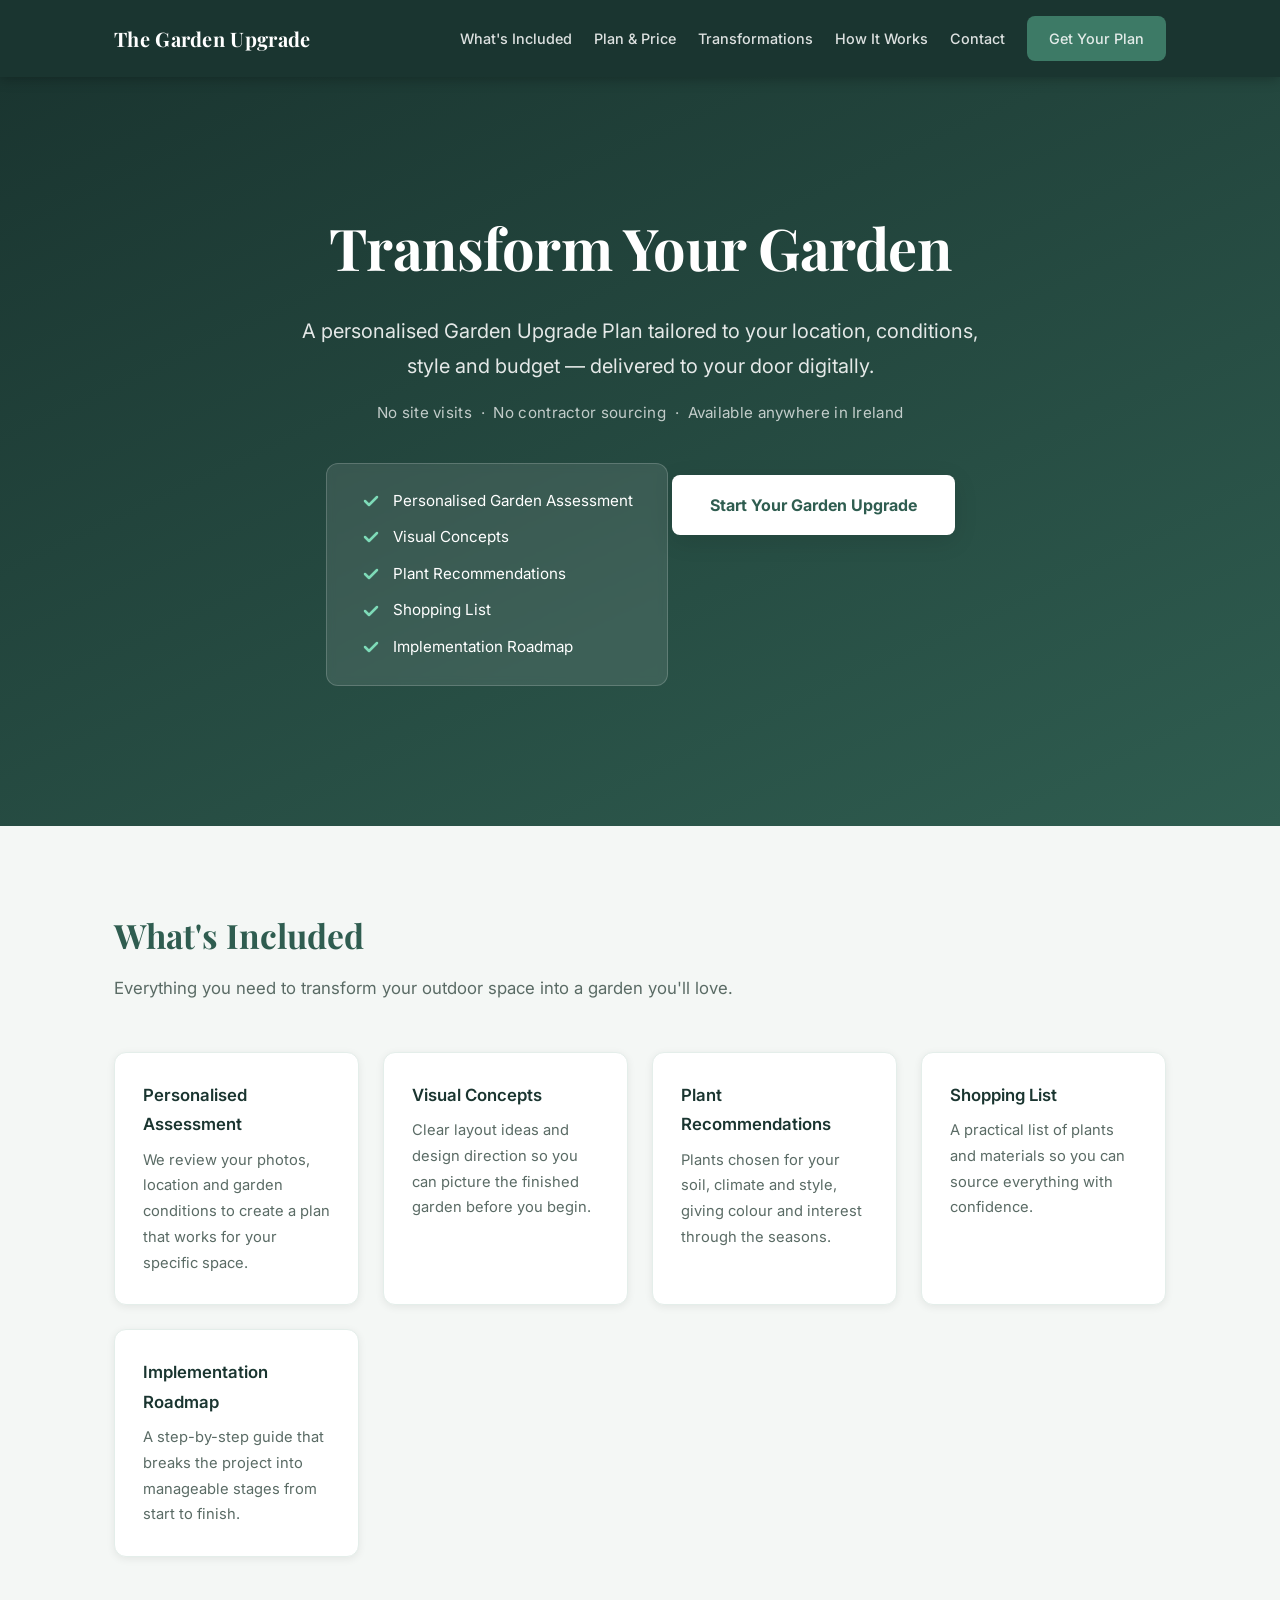
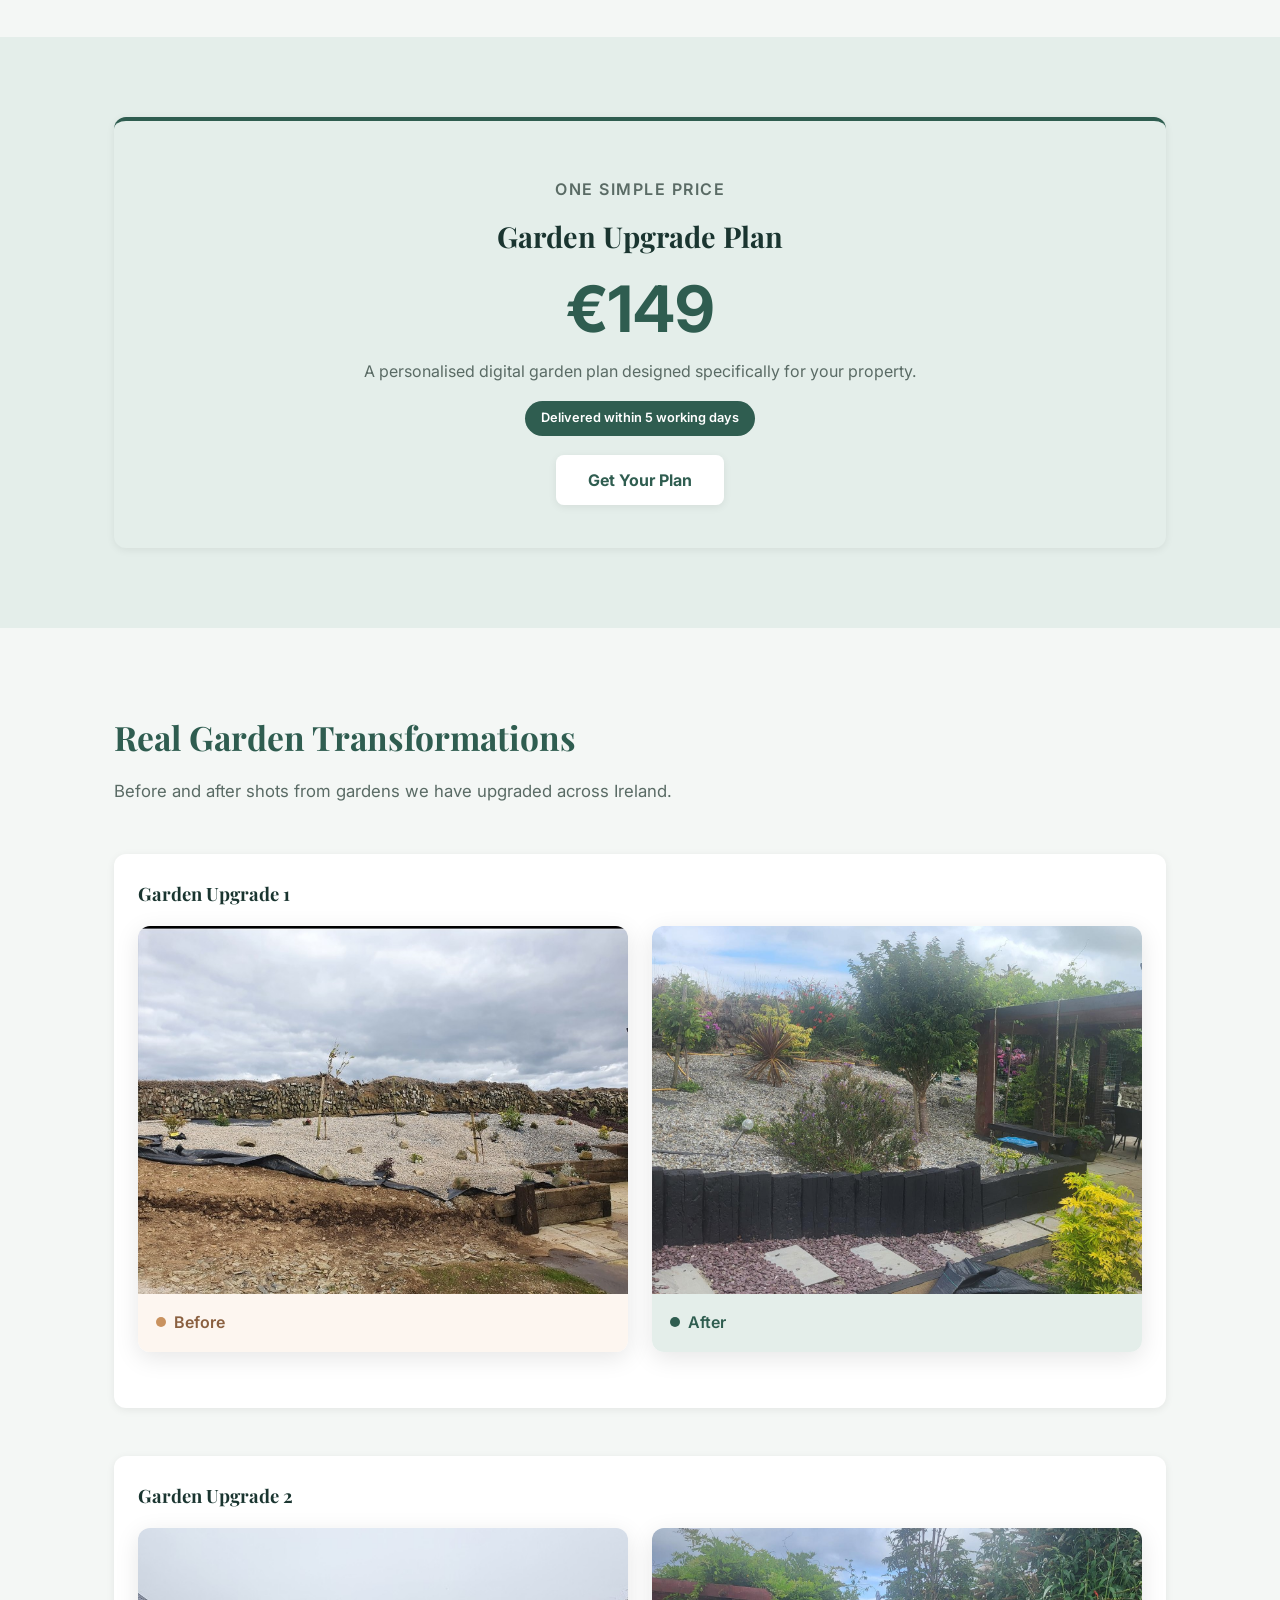
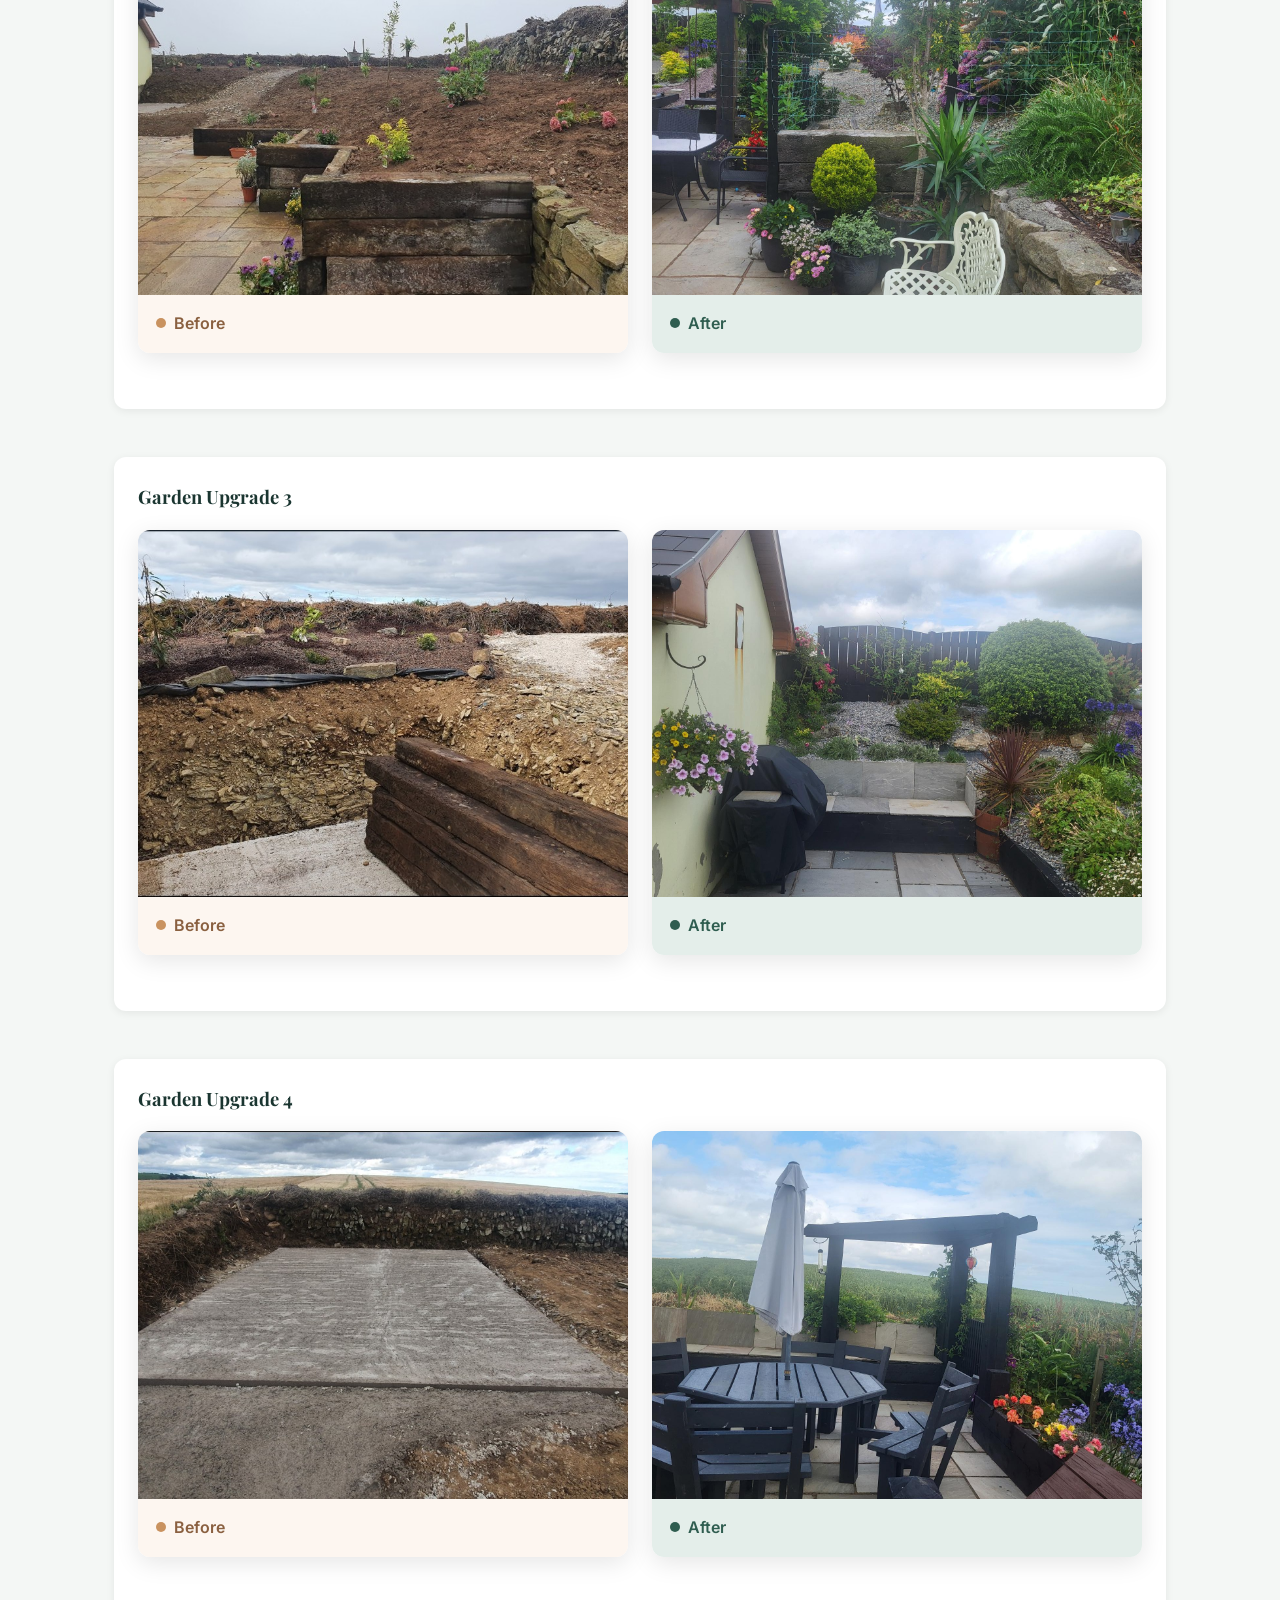
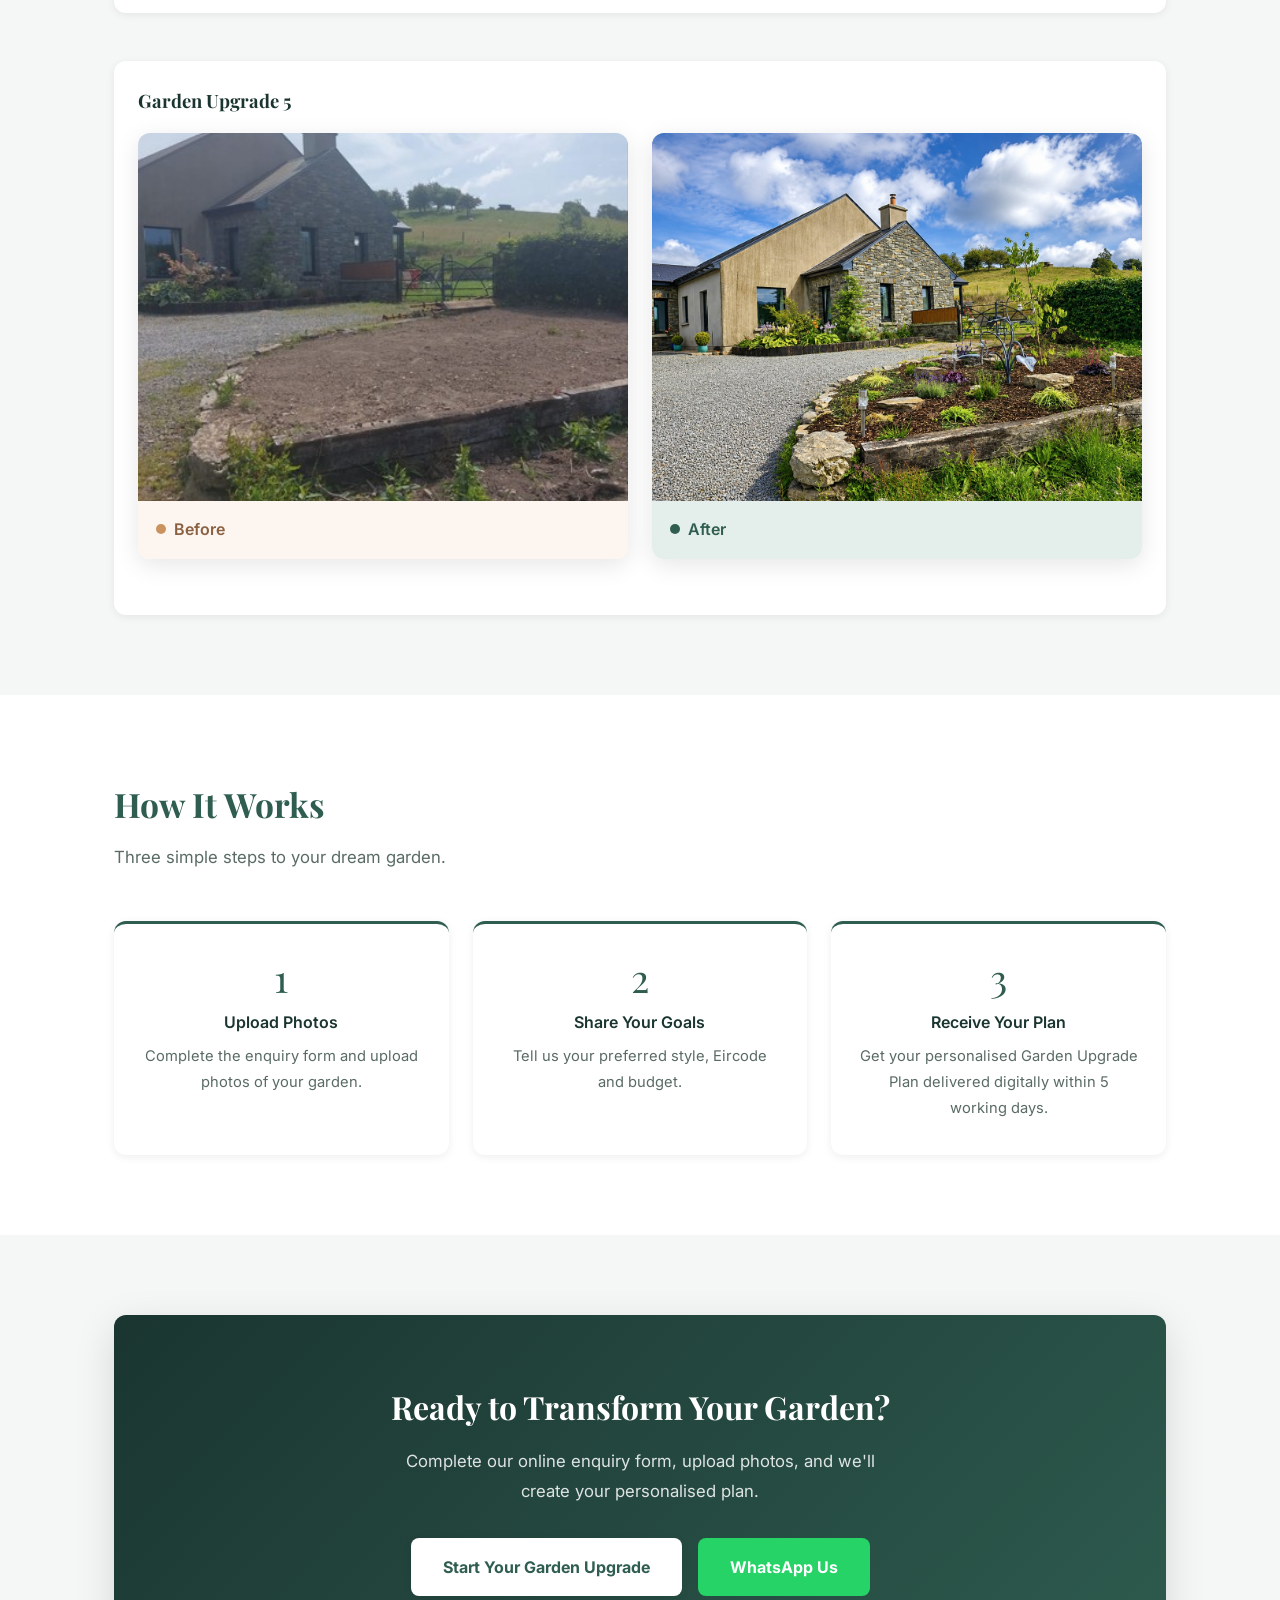
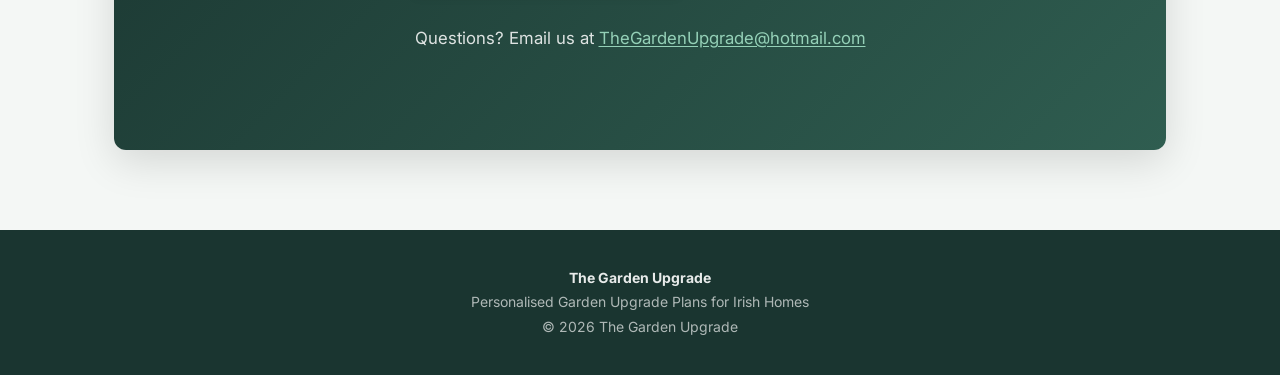
==== commit d572b461: "Update index.html" ====
--- a/index.html
+++ b/index.html
@@ -463,11 +463,11 @@
             <h3>Garden Upgrade 1</h3>
             <div class="before-after">
               <div class="ba-card">
-                <img src="before-1.jpg" alt="Garden before upgrade 1" loading="lazy">
+                <img src="images/before-1.jpg" alt="Garden before upgrade 1" loading="lazy">
                 <div class="ba-label before"><span class="dot"></span>Before</div>
               </div>
               <div class="ba-card">
-                <img src="after-1.jpg" alt="Garden after upgrade 1" loading="lazy">
+                <img src="images/after-1.jpg" alt="Garden after upgrade 1" loading="lazy">
                 <div class="ba-label after"><span class="dot"></span>After</div>
               </div>
             </div>
@@ -476,11 +476,11 @@
             <h3>Garden Upgrade 2</h3>
             <div class="before-after">
               <div class="ba-card">
-                <img src="before-2.jpg" alt="Garden before upgrade 2" loading="lazy">
+                <img src="images/before-2.jpg" alt="Garden before upgrade 2" loading="lazy">
                 <div class="ba-label before"><span class="dot"></span>Before</div>
               </div>
               <div class="ba-card">
-                <img src="after-2.jpg" alt="Garden after upgrade 2" loading="lazy">
+                <img src="images/after-2.jpg" alt="Garden after upgrade 2" loading="lazy">
                 <div class="ba-label after"><span class="dot"></span>After</div>
               </div>
             </div>
@@ -489,11 +489,11 @@
             <h3>Garden Upgrade 3</h3>
             <div class="before-after">
               <div class="ba-card">
-                <img src="before-3.jpg" alt="Garden before upgrade 3" loading="lazy">
+                <img src="images/before-3.jpg" alt="Garden before upgrade 3" loading="lazy">
                 <div class="ba-label before"><span class="dot"></span>Before</div>
               </div>
               <div class="ba-card">
-                <img src="after-3.jpg" alt="Garden after upgrade 3" loading="lazy">
+                <img src="images/after-3.jpg" alt="Garden after upgrade 3" loading="lazy">
                 <div class="ba-label after"><span class="dot"></span>After</div>
               </div>
             </div>
@@ -502,11 +502,11 @@
             <h3>Garden Upgrade 4</h3>
             <div class="before-after">
               <div class="ba-card">
-                <img src="before-4.jpg" alt="Garden before upgrade 4" loading="lazy">
+                <img src="images/before-4.jpg" alt="Garden before upgrade 4" loading="lazy">
                 <div class="ba-label before"><span class="dot"></span>Before</div>
               </div>
               <div class="ba-card">
-                <img src="after-4.jpg" alt="Garden after upgrade 4" loading="lazy">
+                <img src="images/after-4.jpg" alt="Garden after upgrade 4" loading="lazy">
                 <div class="ba-label after"><span class="dot"></span>After</div>
               </div>
             </div>
@@ -515,11 +515,11 @@
             <h3>Garden Upgrade 5</h3>
             <div class="before-after">
               <div class="ba-card">
-                <img src="before-5.jpg" alt="Garden before upgrade 5" loading="lazy">
+                <img src="images/before-5.jpg" alt="Garden before upgrade 5" loading="lazy">
                 <div class="ba-label before"><span class="dot"></span>Before</div>
               </div>
               <div class="ba-card">
-                <img src="after-5.jpg" alt="Garden after upgrade 5" loading="lazy">
+                <img src="images/after-5.jpg" alt="Garden after upgrade 5" loading="lazy">
                 <div class="ba-label after"><span class="dot"></span>After</div>
               </div>
             </div>
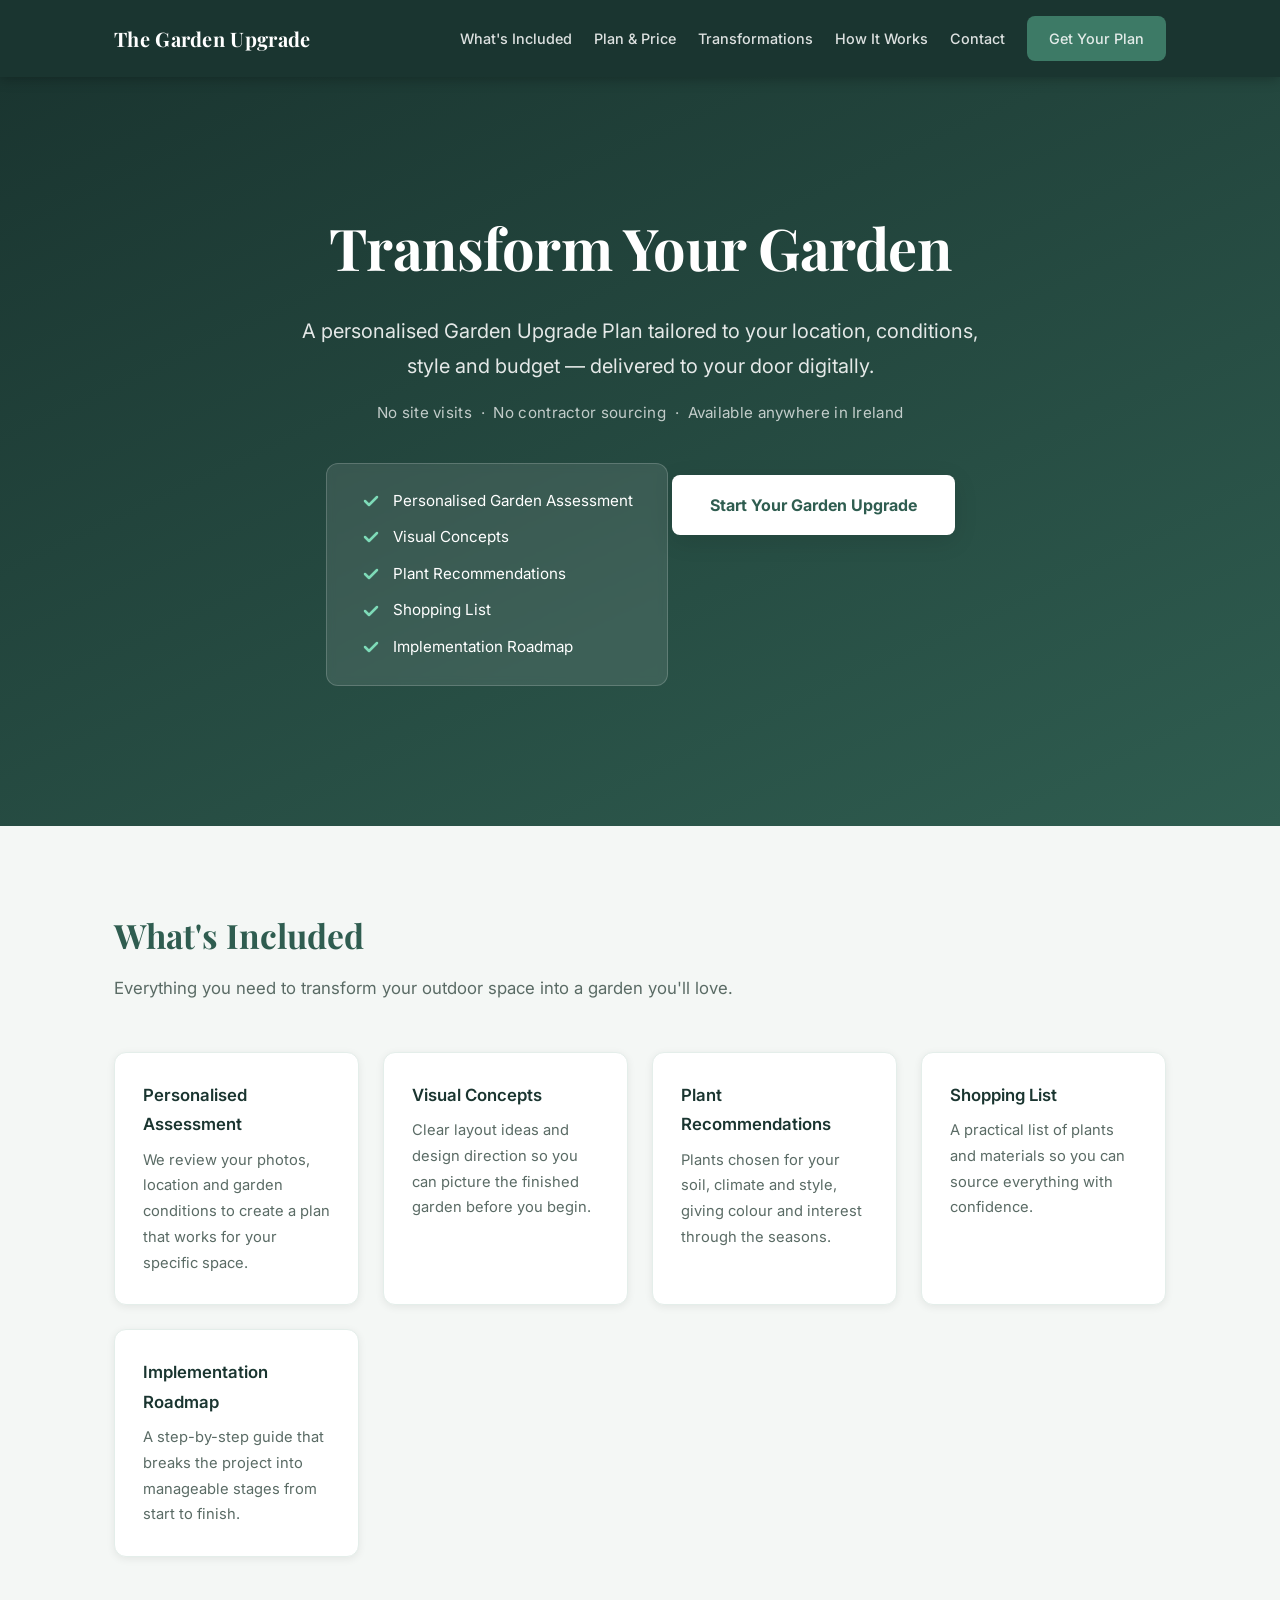
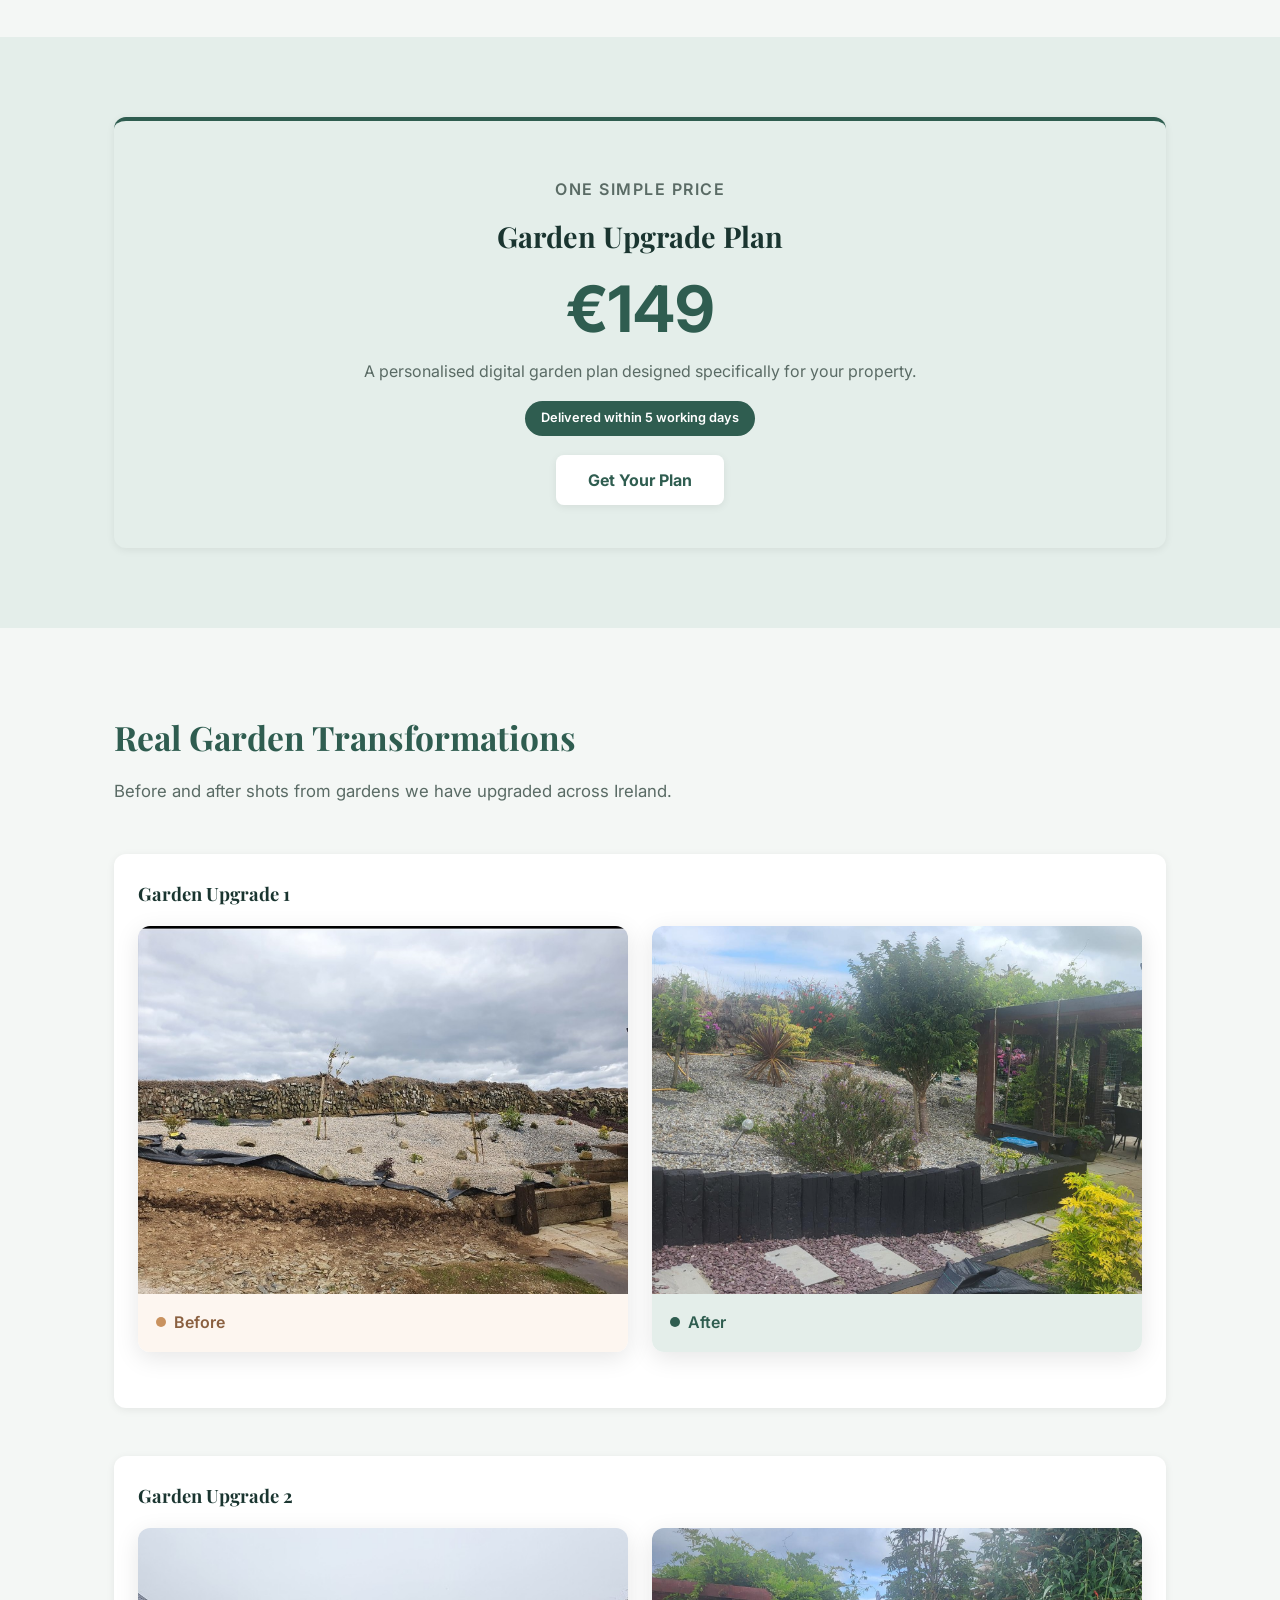
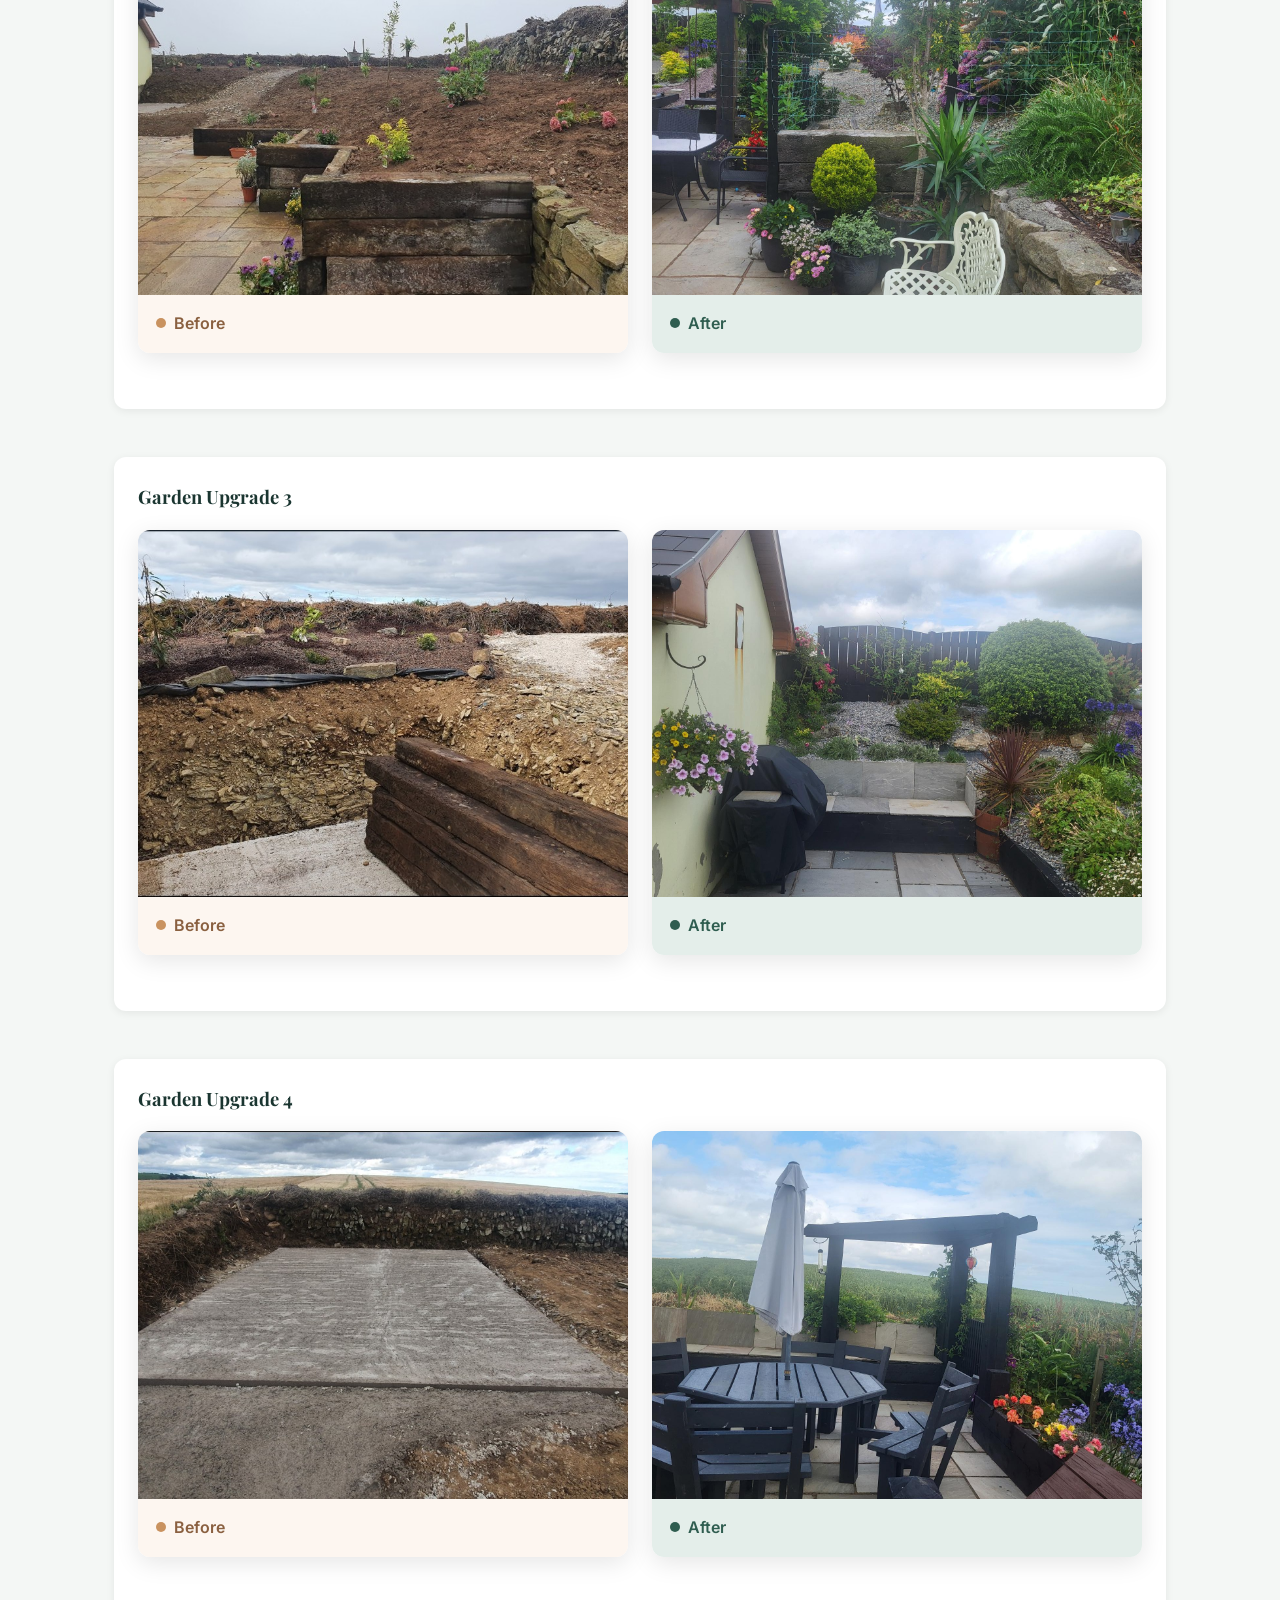
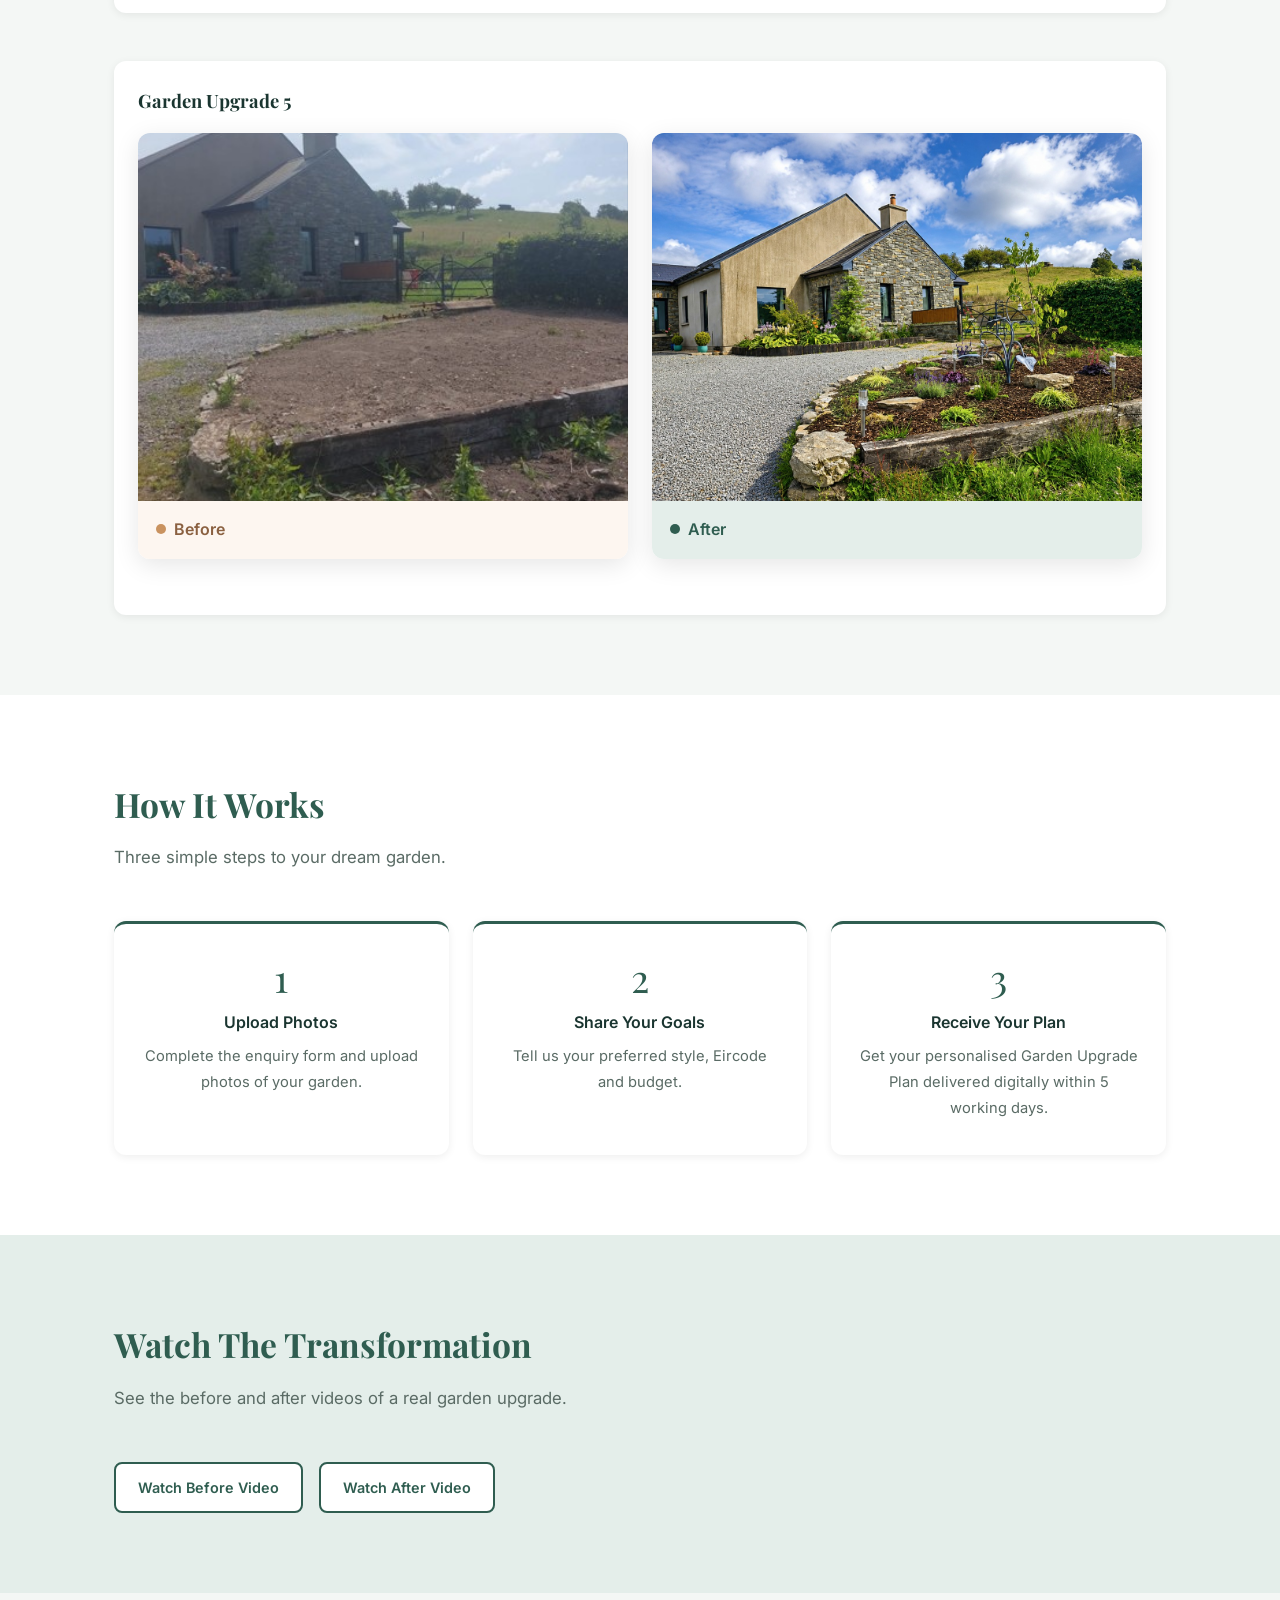
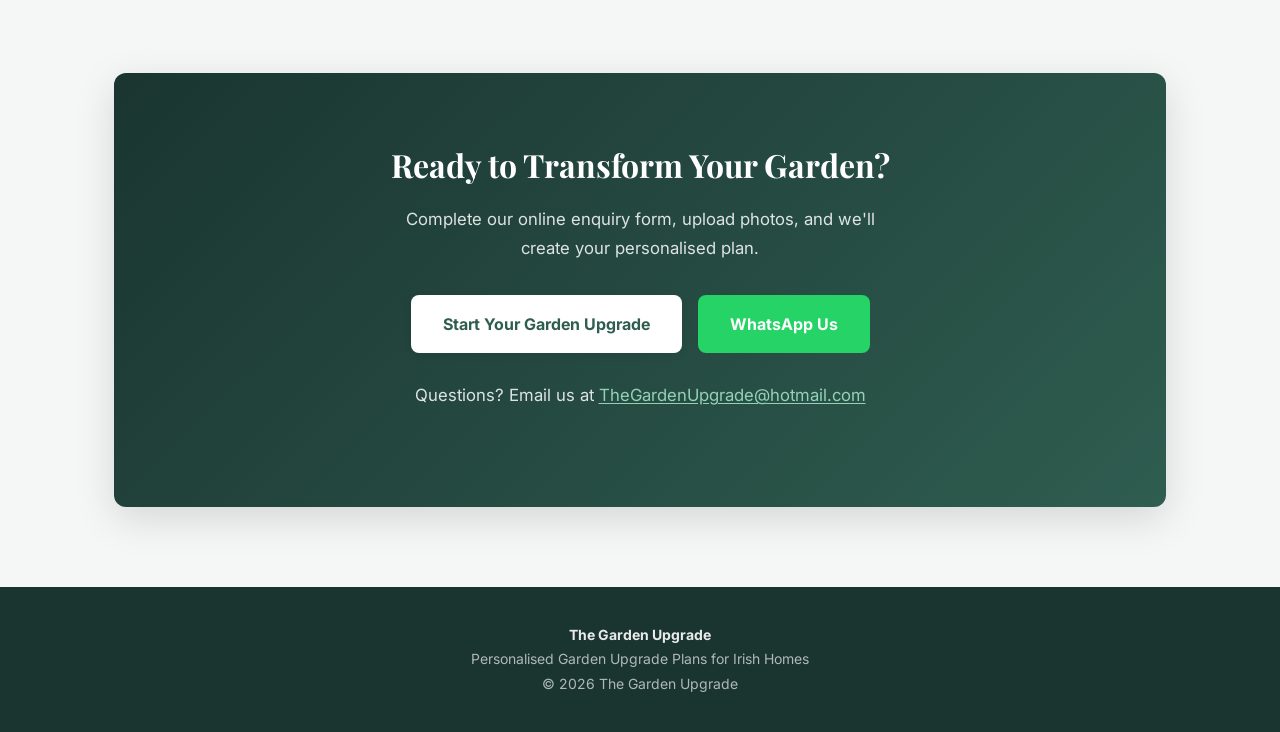
==== commit d74787f7: "Update index.html" ====
--- a/index.html
+++ b/index.html
@@ -554,6 +554,19 @@
       </div>
     </section>
 
+    <section id="video" style="background: var(--accent);">
+      <div class="container">
+        <div class="section-header">
+          <h2 class="section-title">Watch The Transformation</h2>
+          <p class="section-lead">See the before and after videos of a real garden upgrade.</p>
+        </div>
+        <div class="video-links">
+          <a class="video-btn" href="https://youtu.be/A2PtRVBRmoA" target="_blank">Watch Before Video</a>
+          <a class="video-btn" href="https://youtube.com/shorts/rafoh7so2BA?feature=share" target="_blank">Watch After Video</a>
+        </div>
+      </div>
+    </section>
+
     <section id="contact" style="background: var(--light);">
       <div class="container">
         <div class="cta-section">
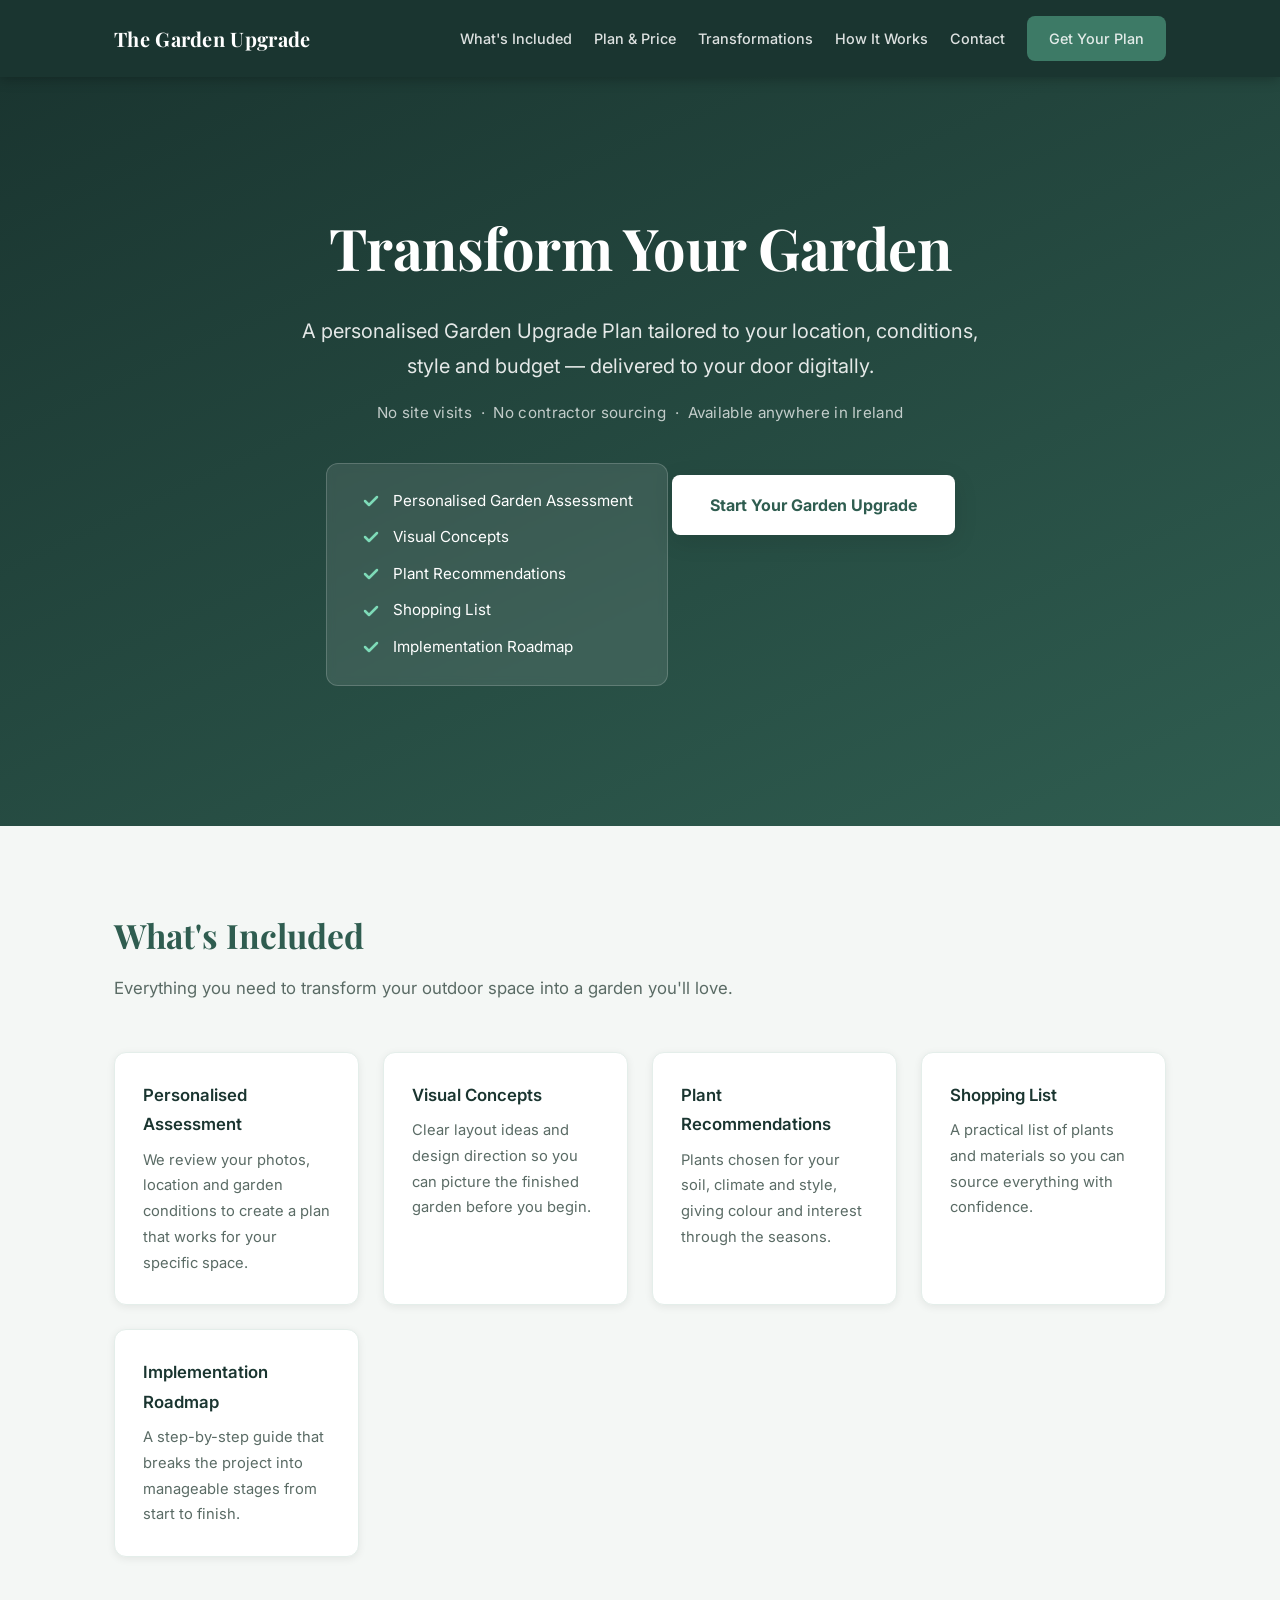
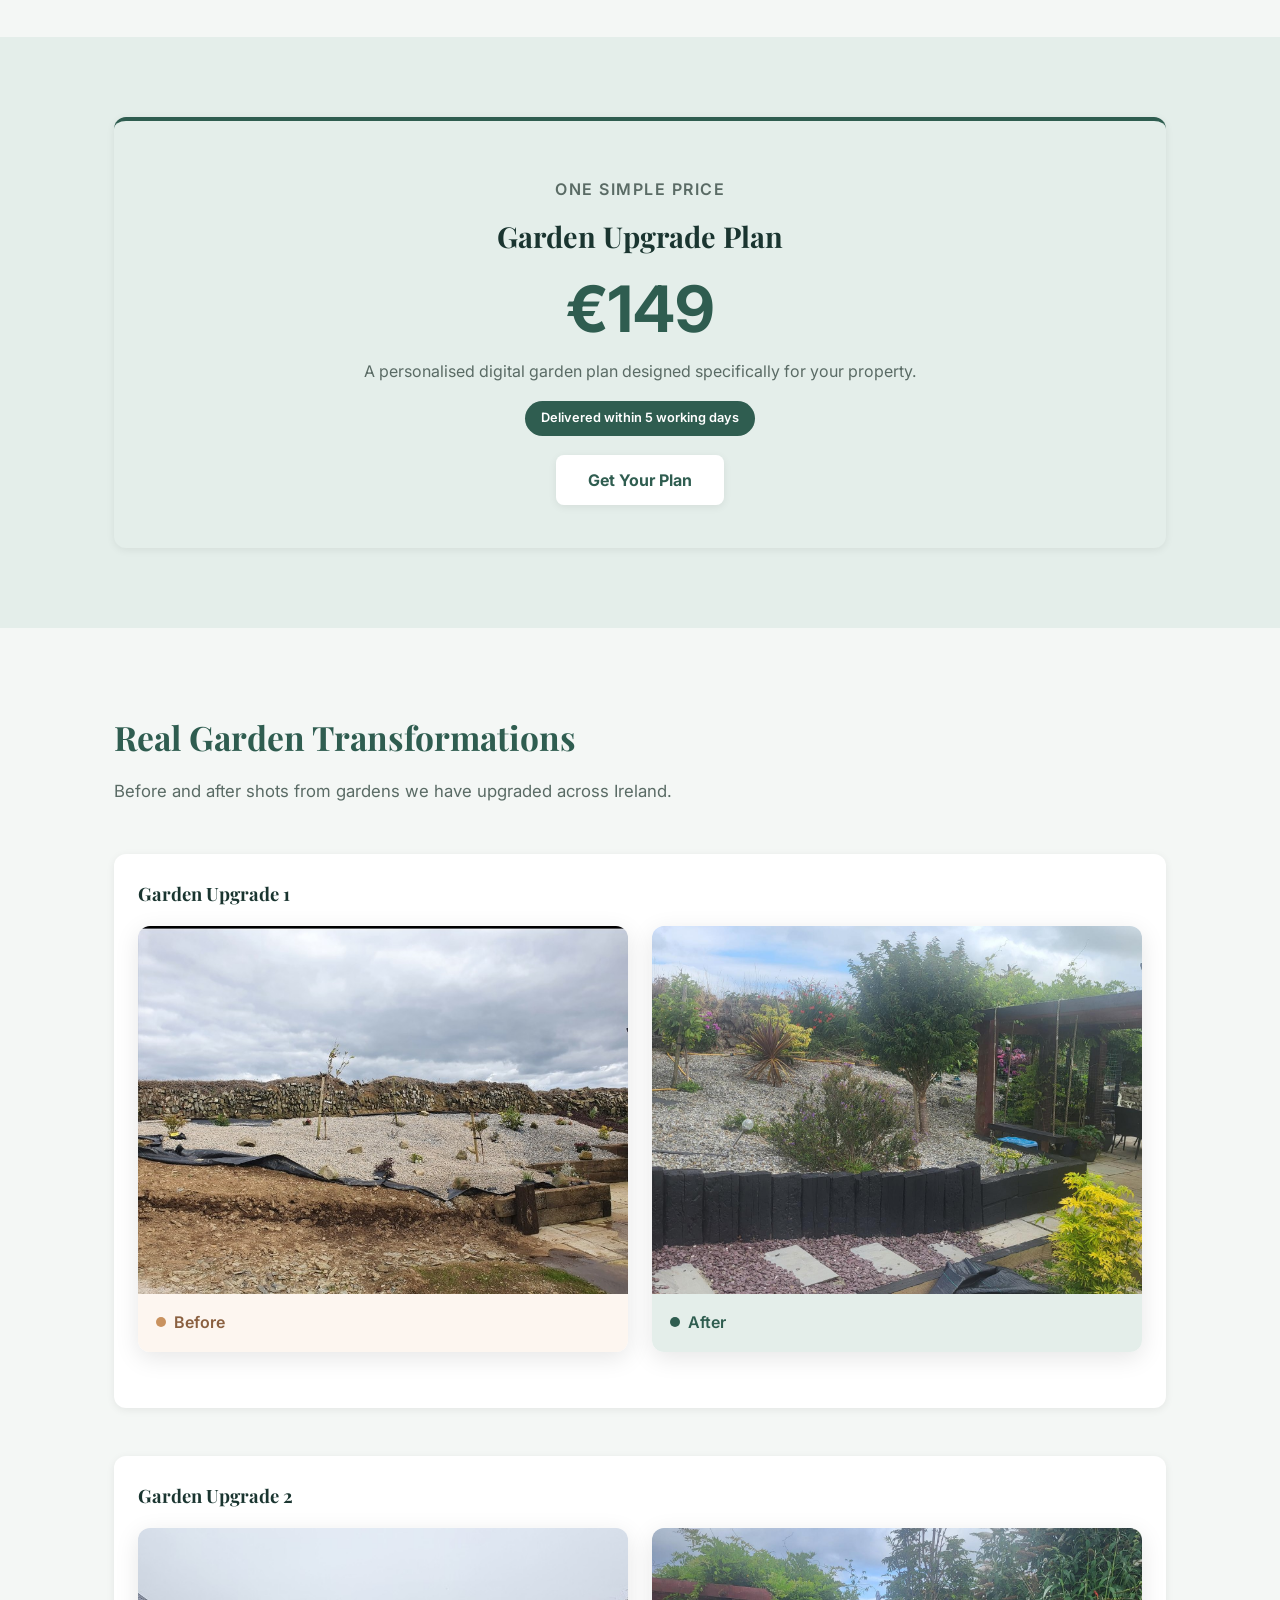
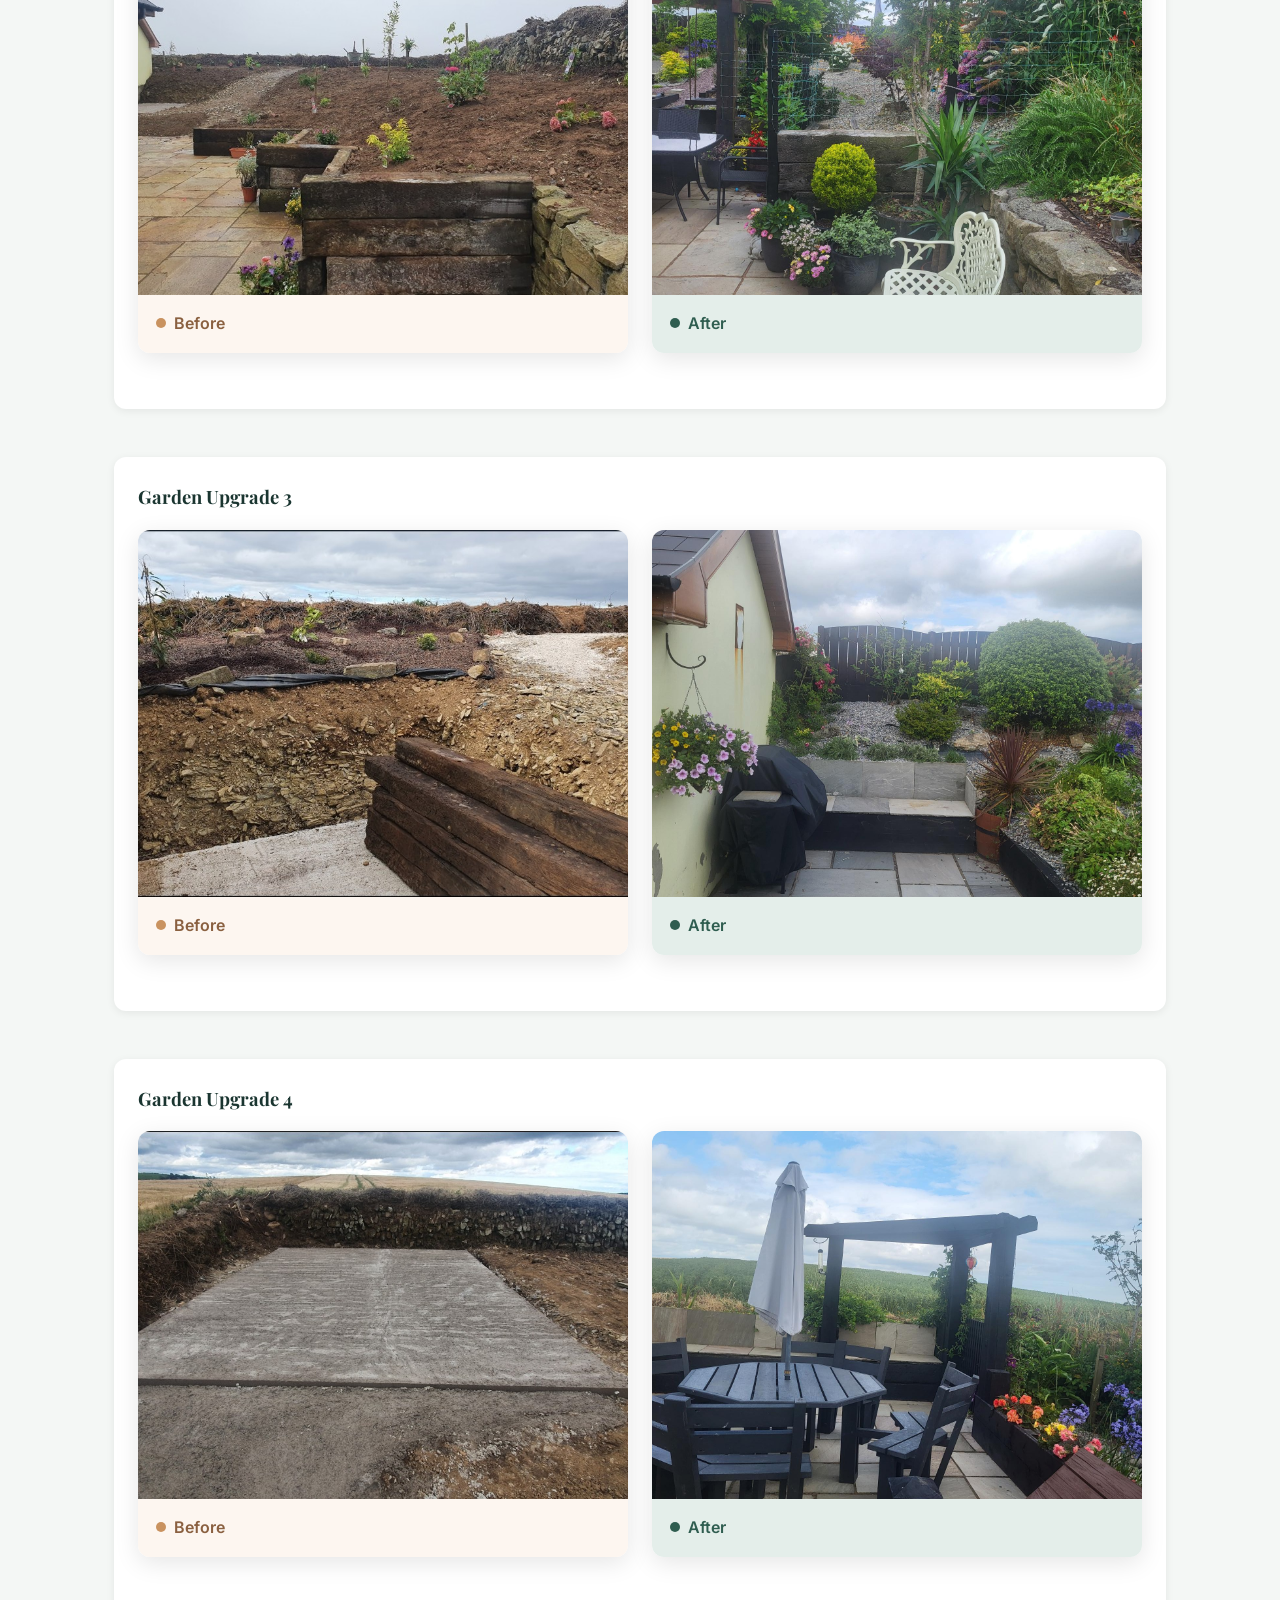
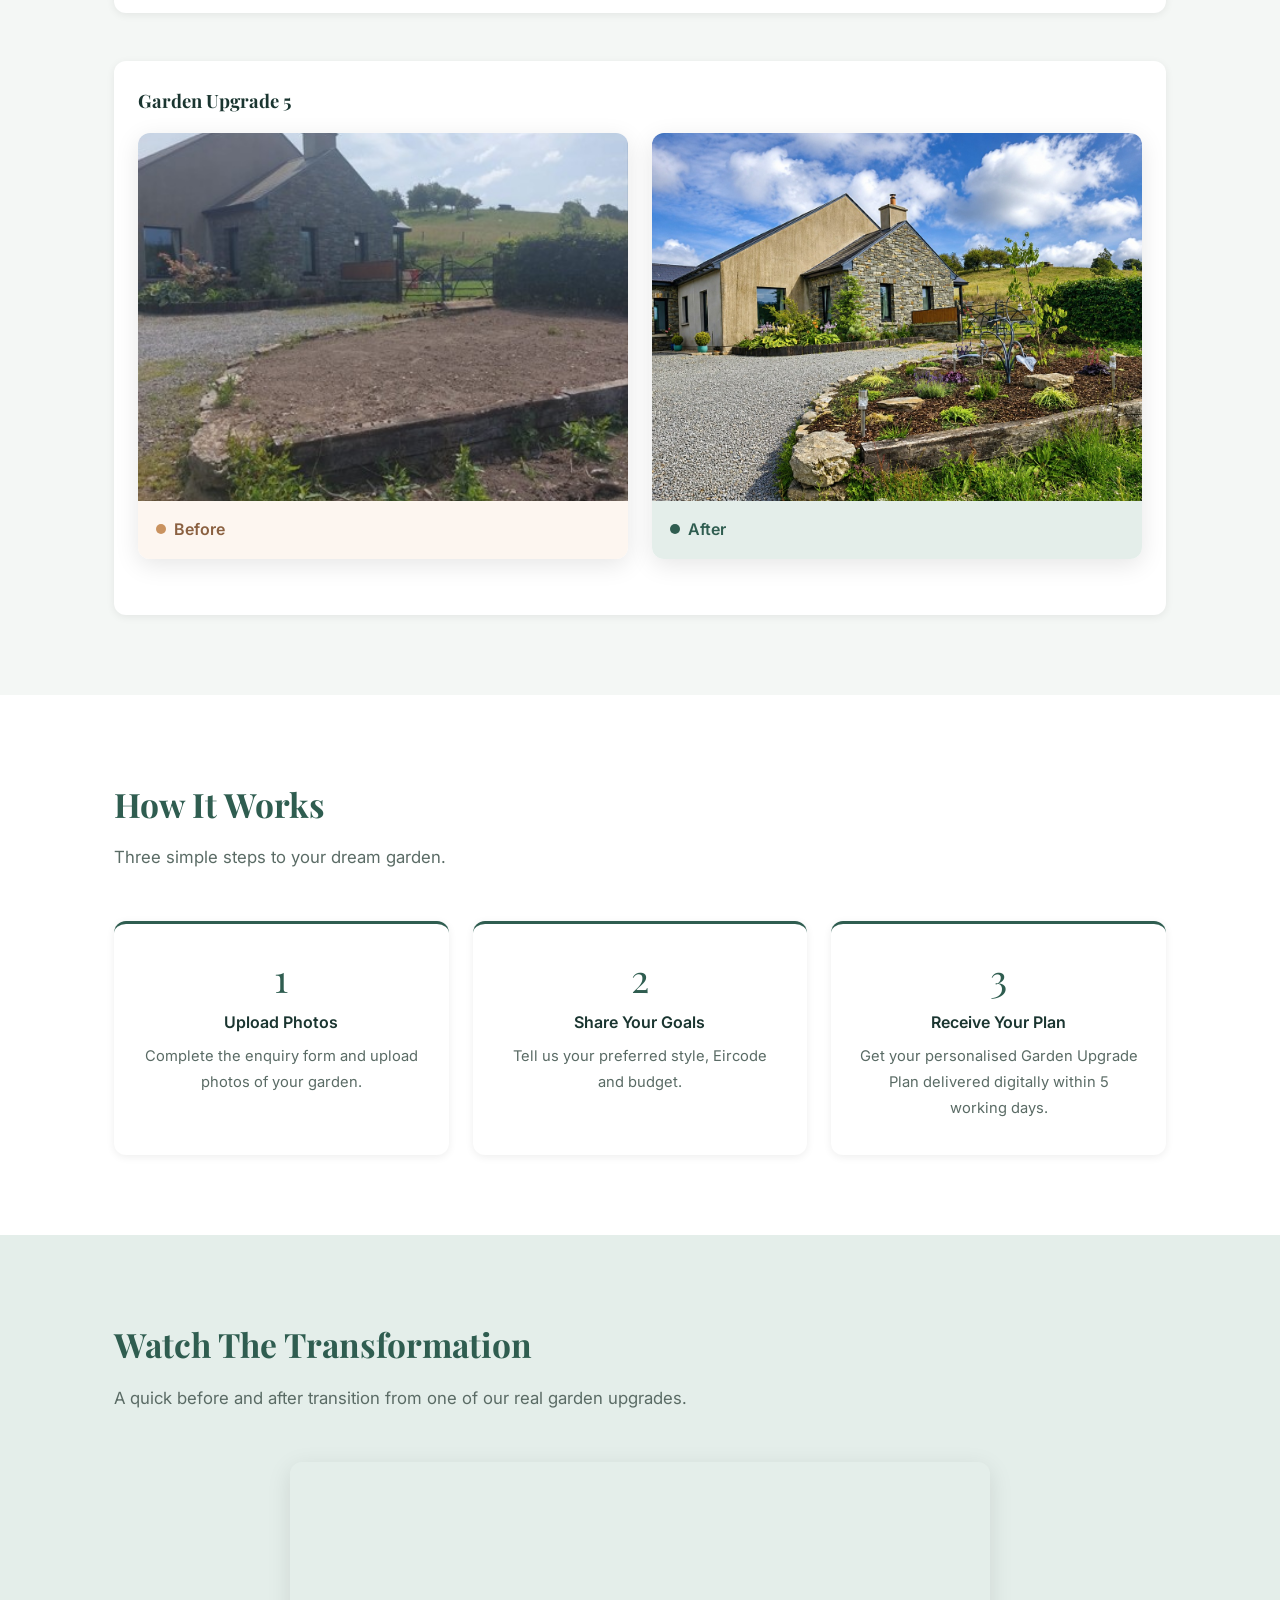
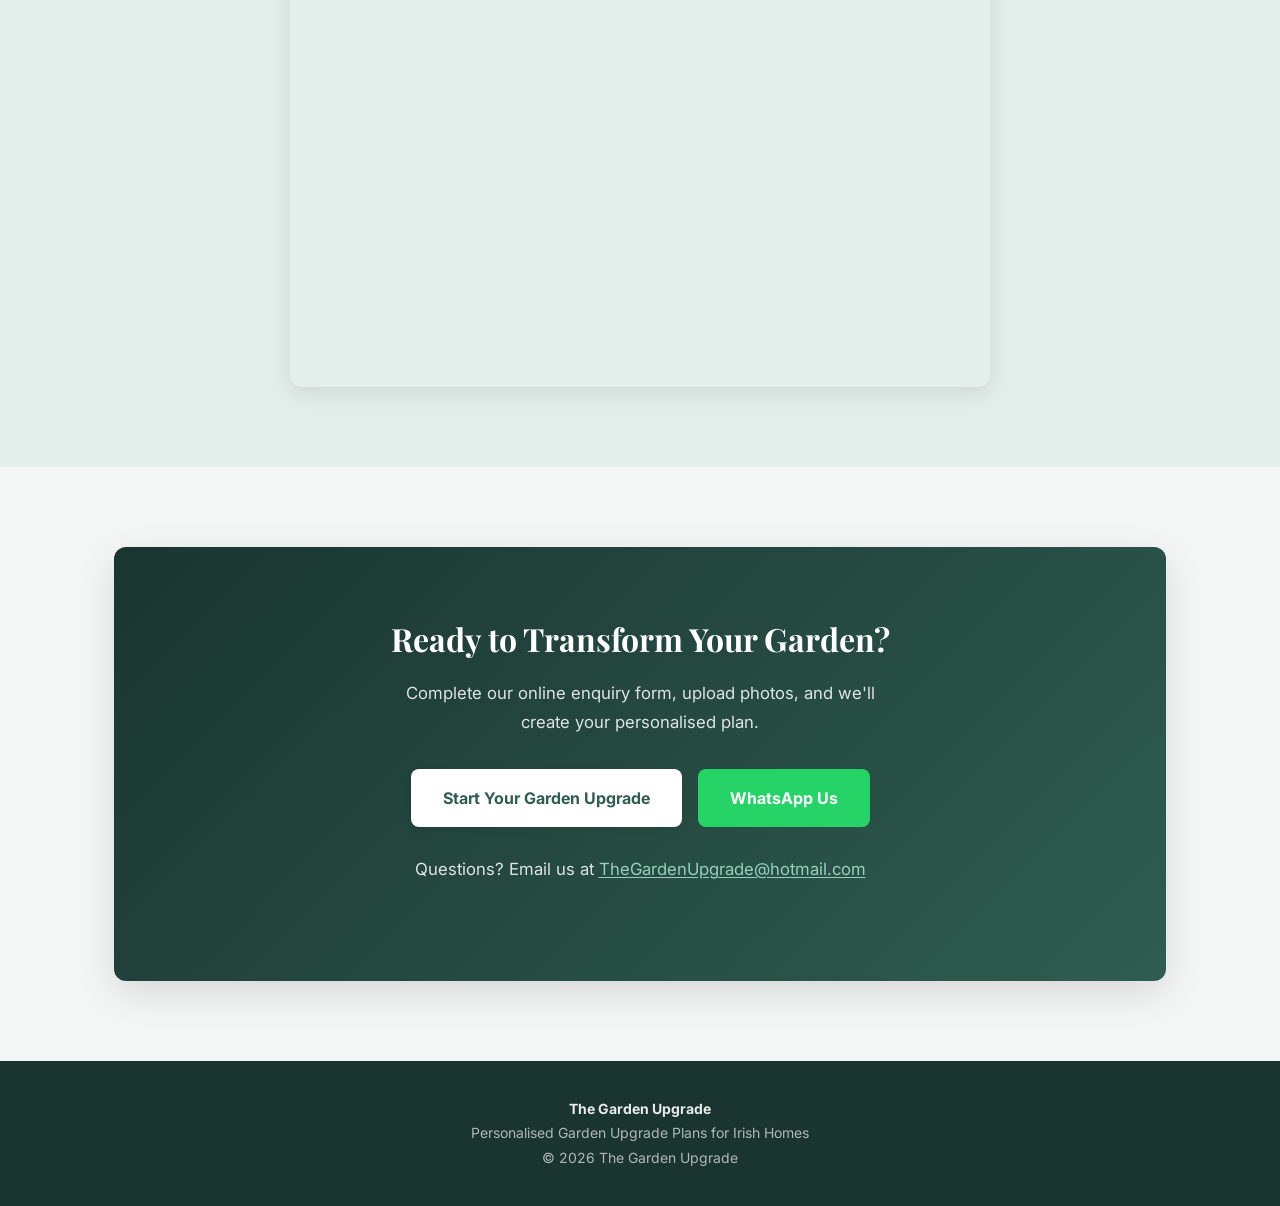
==== commit 7dab8220: "Update index.html" ====
--- a/index.html
+++ b/index.html
@@ -265,6 +265,11 @@
     .ba-label .dot { width: 10px; height: 10px; border-radius: 50%; flex-shrink: 0; }
     .ba-label.before .dot { background: #c9925f; }
     .ba-label.after .dot { background: var(--green); }
+    .ba-slider { position: relative; max-width: 700px; margin: 0 auto; aspect-ratio: 4/3; border-radius: var(--radius); overflow: hidden; box-shadow: var(--shadow-md); }
+    .ba-slider img { position: absolute; inset: 0; width: 100%; height: 100%; object-fit: cover; opacity: 0; animation: baFade 6s infinite; }
+    .ba-slider img:nth-child(1) { animation-delay: 0s; }
+    .ba-slider img:nth-child(2) { animation-delay: 3s; }
+    @keyframes baFade { 0% { opacity: 0; } 10% { opacity: 1; } 40% { opacity: 1; } 50% { opacity: 0; } 100% { opacity: 0; } }
     .video-links { display: flex; gap: 16px; flex-wrap: wrap; }
     .video-btn {
       display: inline-flex;
@@ -558,11 +563,11 @@
       <div class="container">
         <div class="section-header">
           <h2 class="section-title">Watch The Transformation</h2>
-          <p class="section-lead">See the before and after videos of a real garden upgrade.</p>
-        </div>
-        <div class="video-links">
-          <a class="video-btn" href="https://youtu.be/A2PtRVBRmoA" target="_blank">Watch Before Video</a>
-          <a class="video-btn" href="https://youtube.com/shorts/rafoh7so2BA?feature=share" target="_blank">Watch After Video</a>
+          <p class="section-lead">A quick before and after transition from one of our real garden upgrades.</p>
+        </div>
+        <div class="ba-slider">
+          <img src="images/before-1.jpg" alt="Before the upgrade">
+          <img src="images/after-1.jpg" alt="After the upgrade">
         </div>
       </div>
     </section>
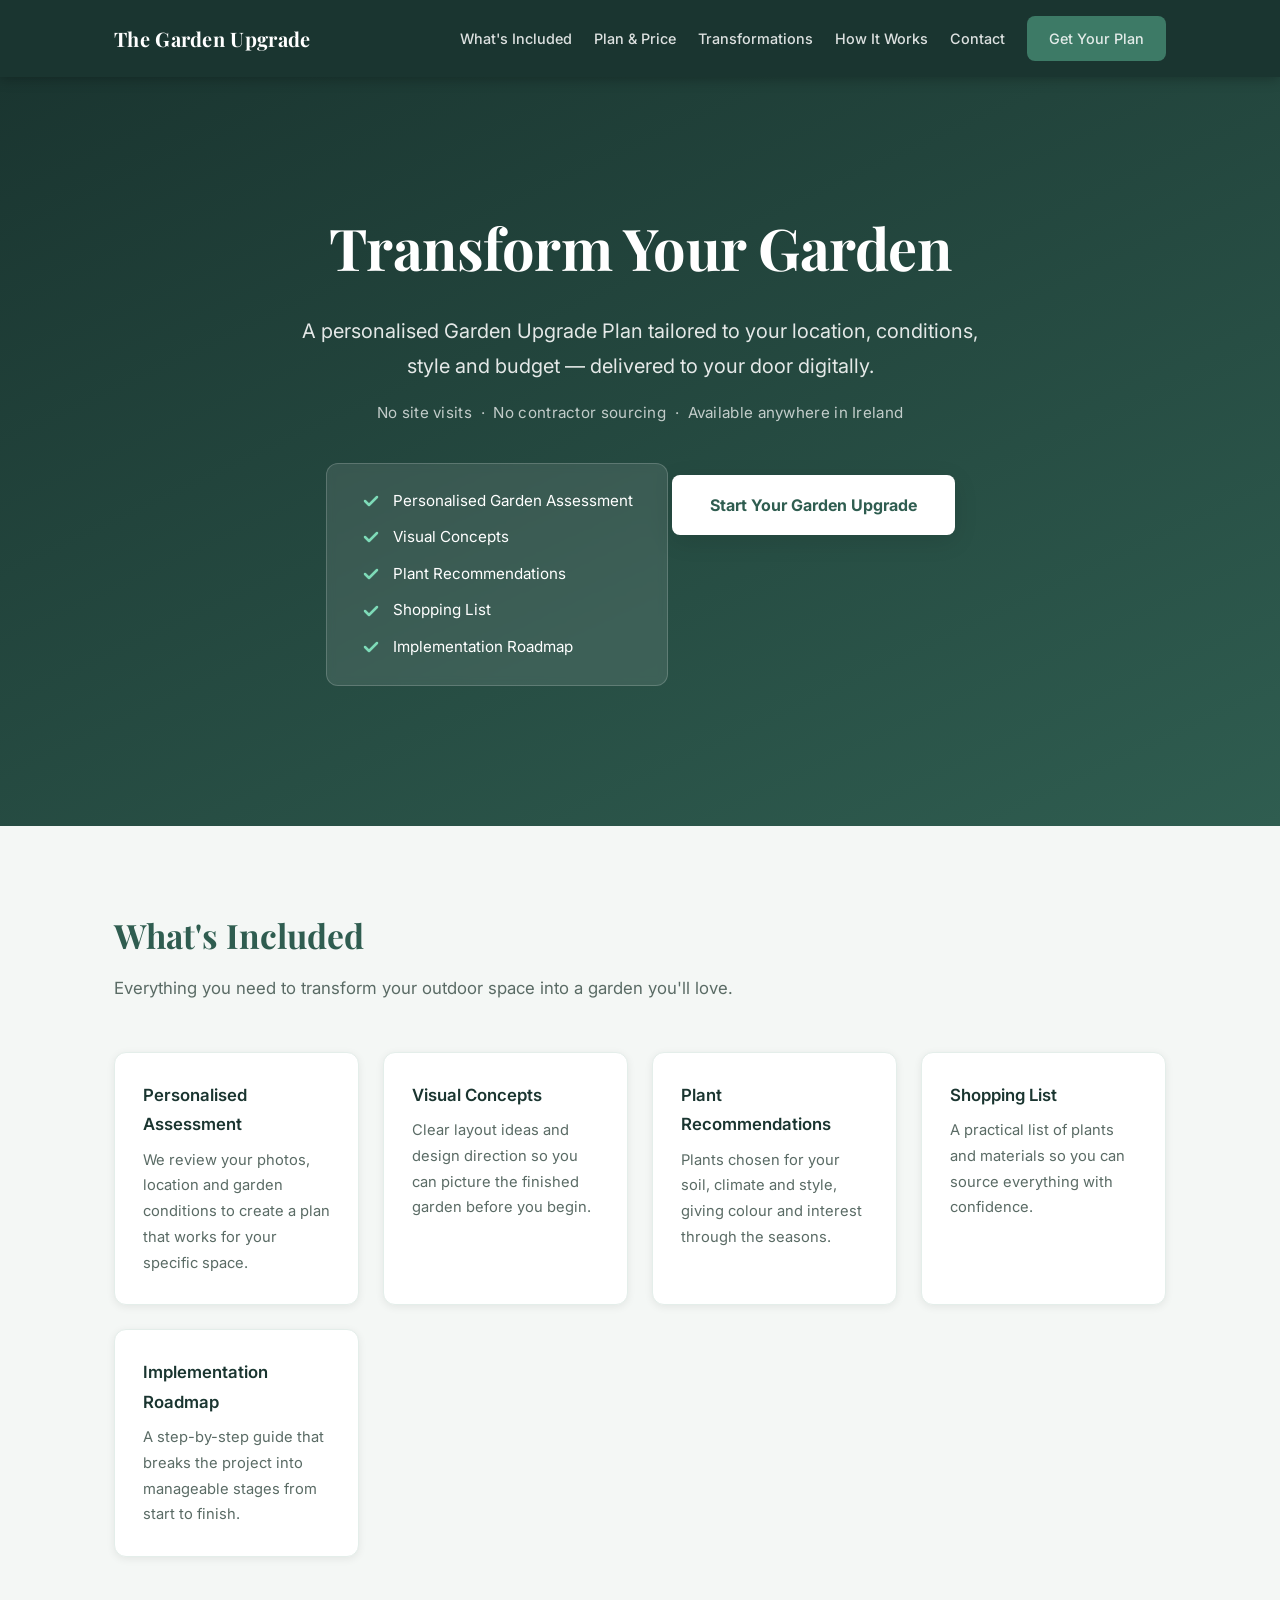
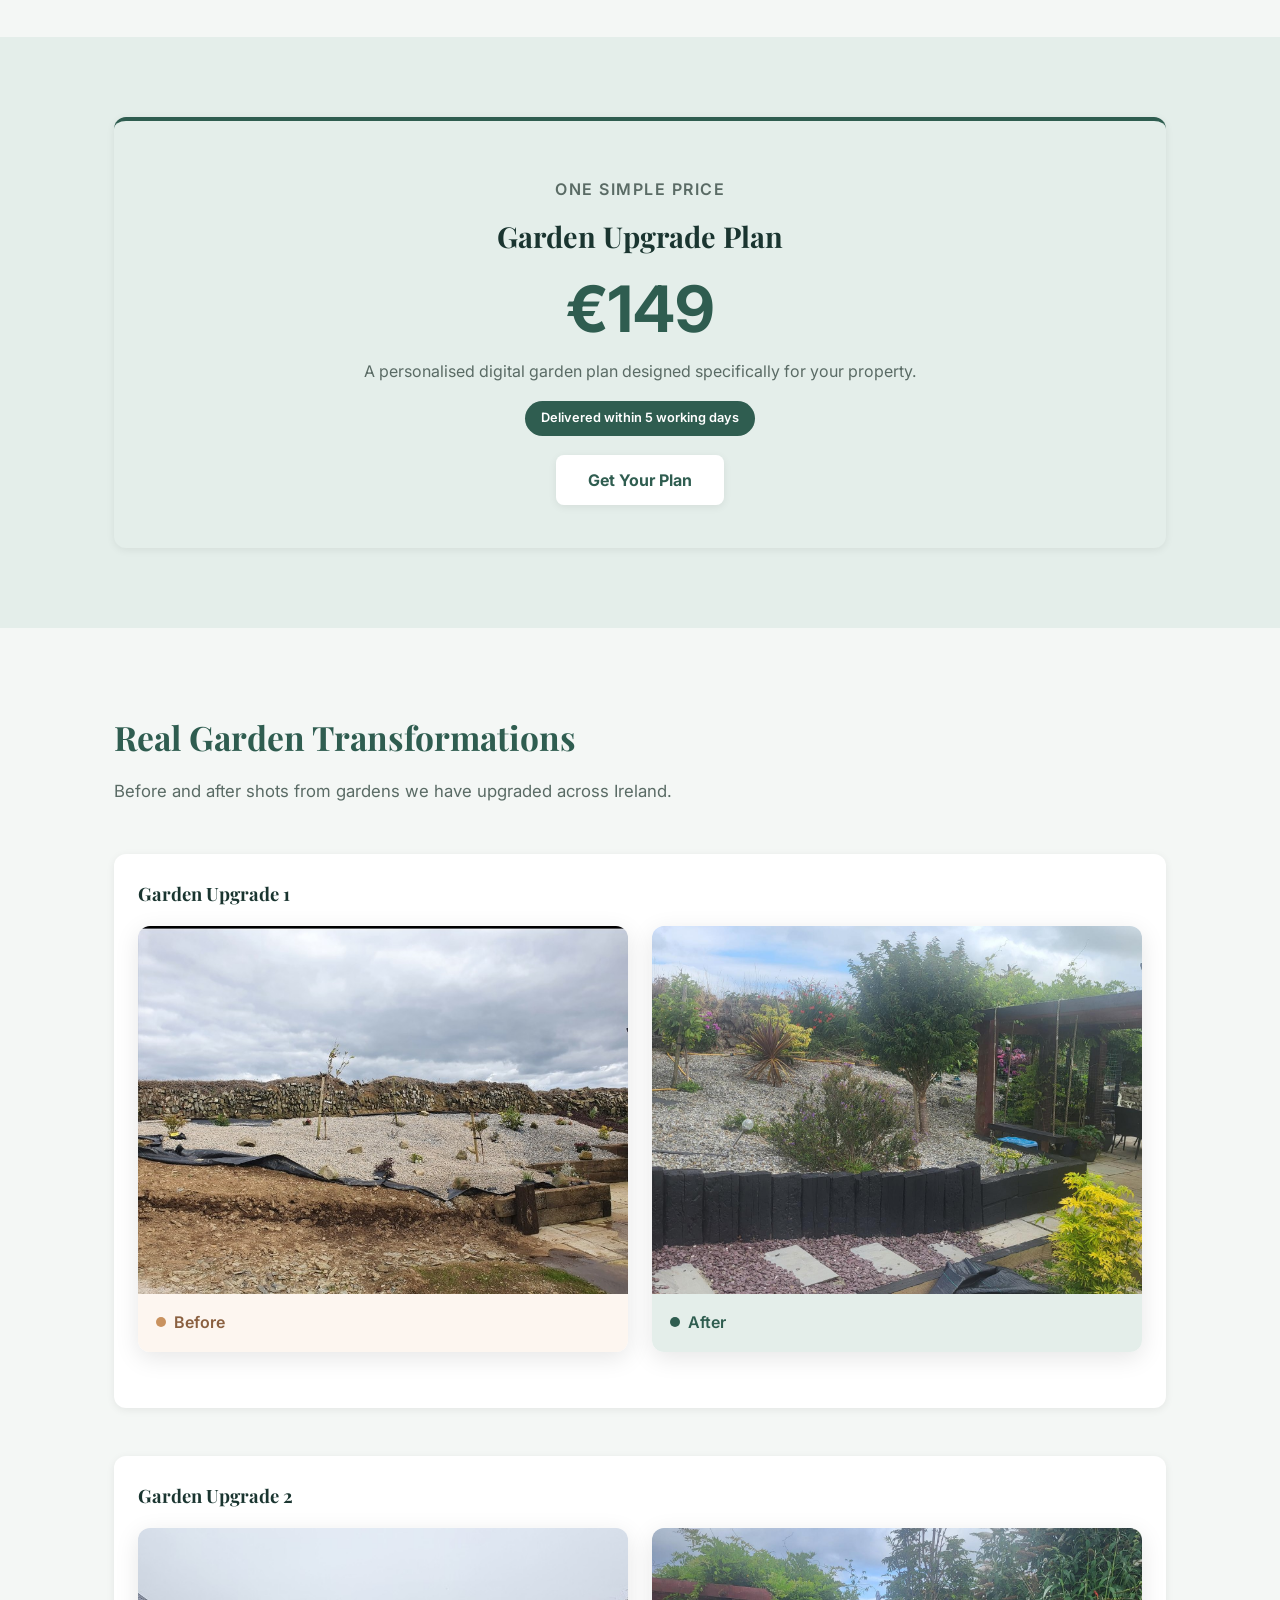
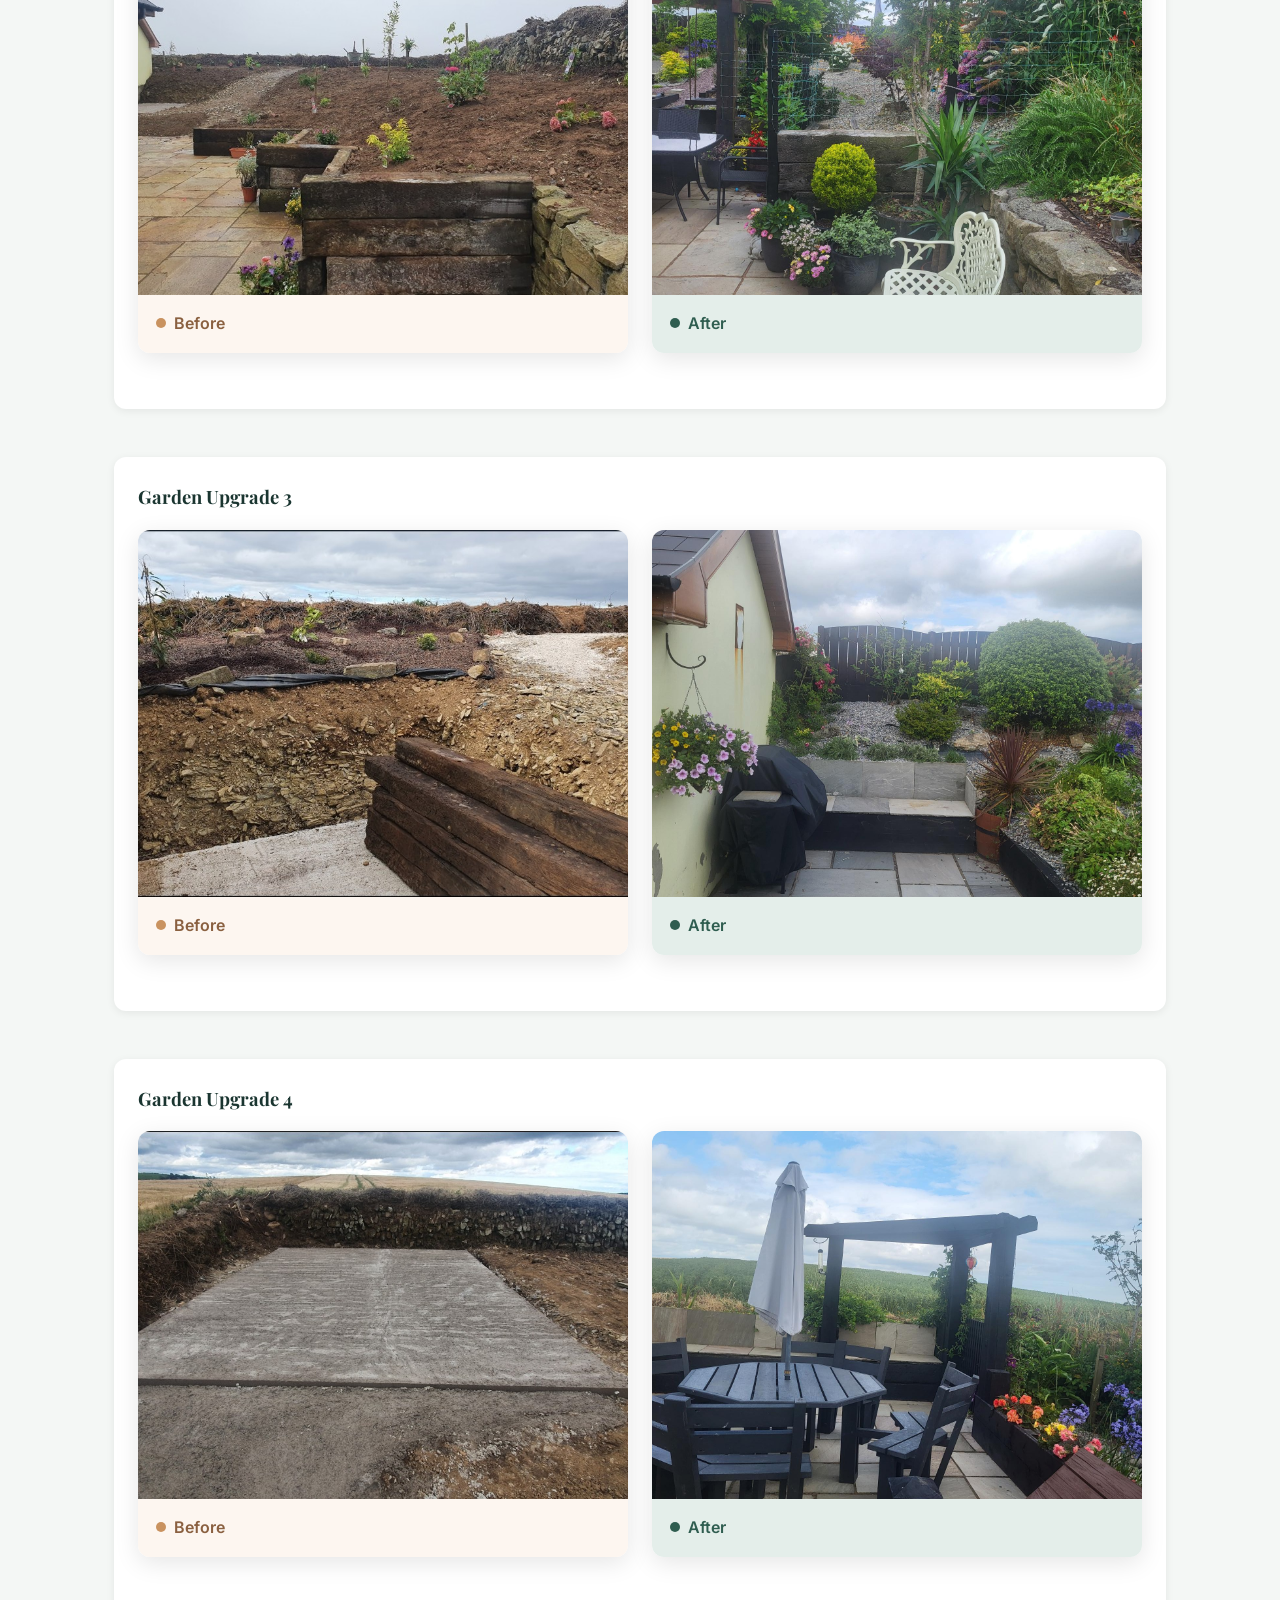
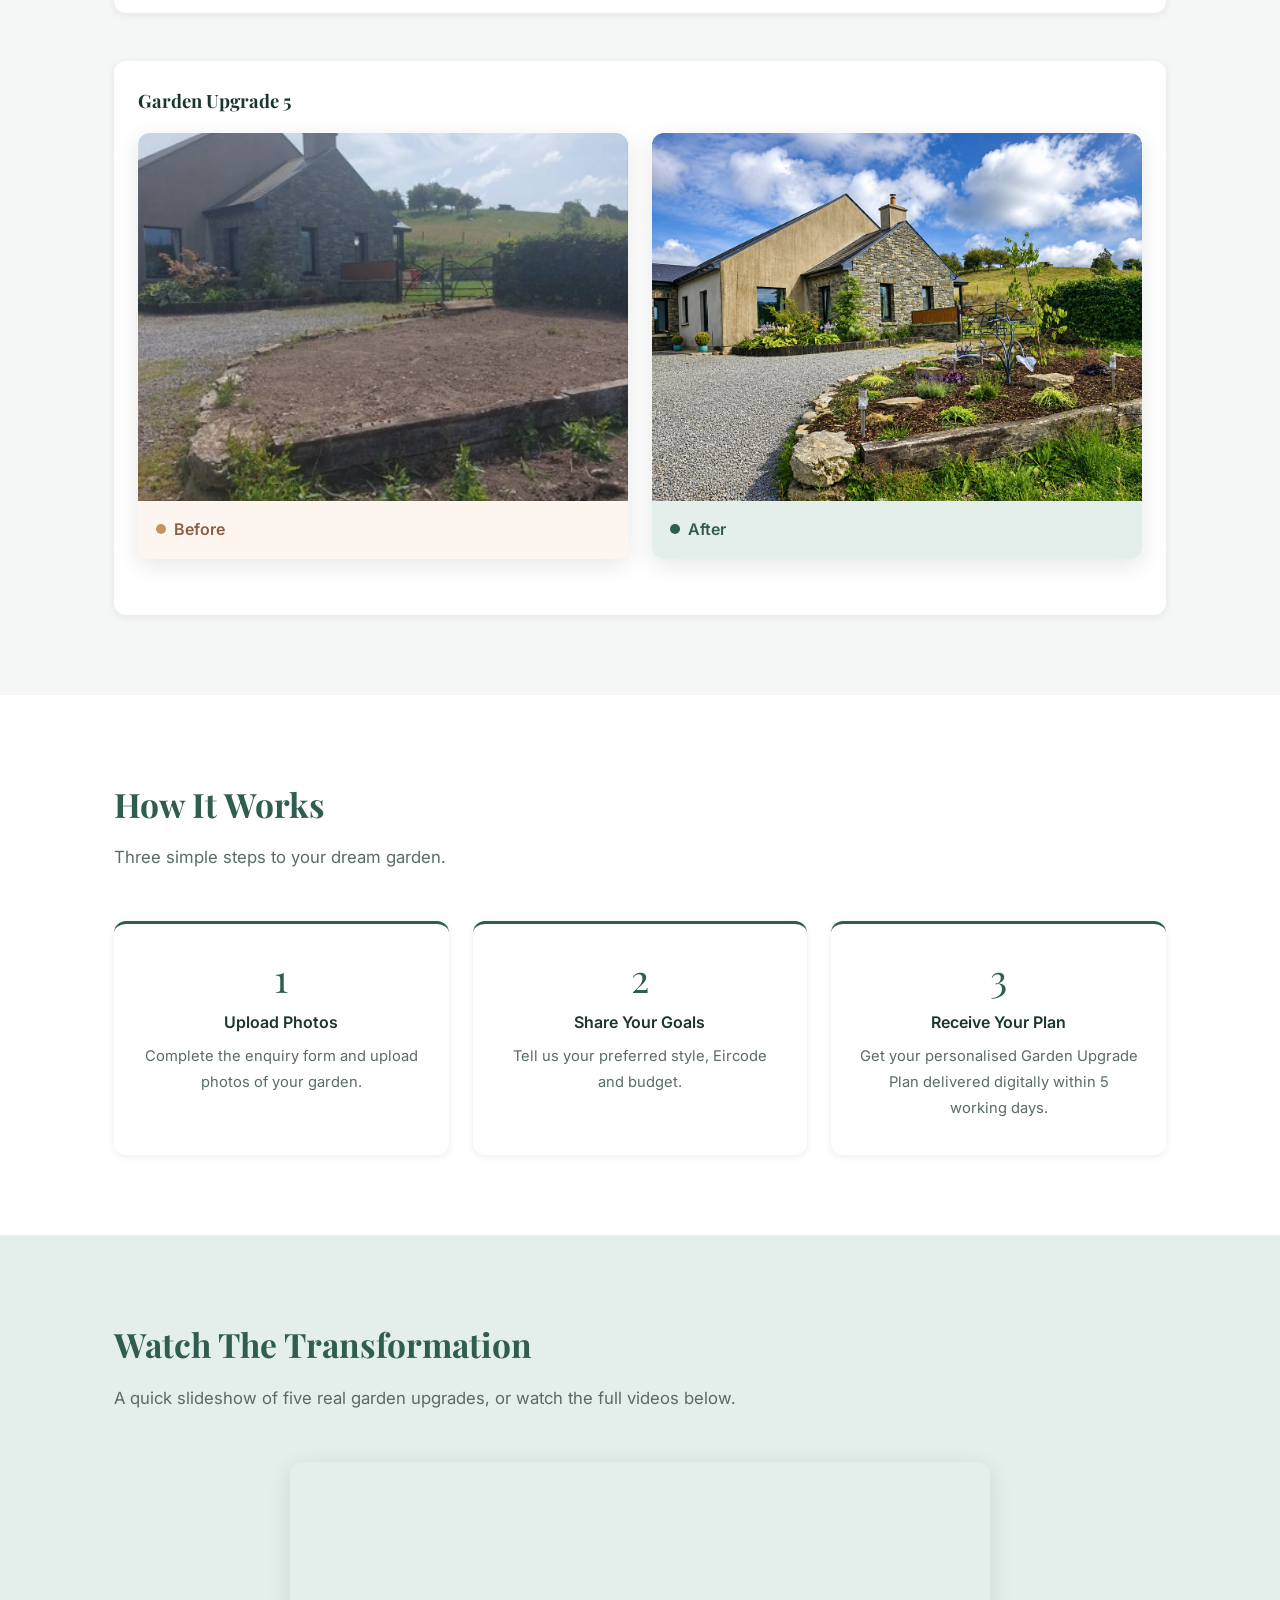
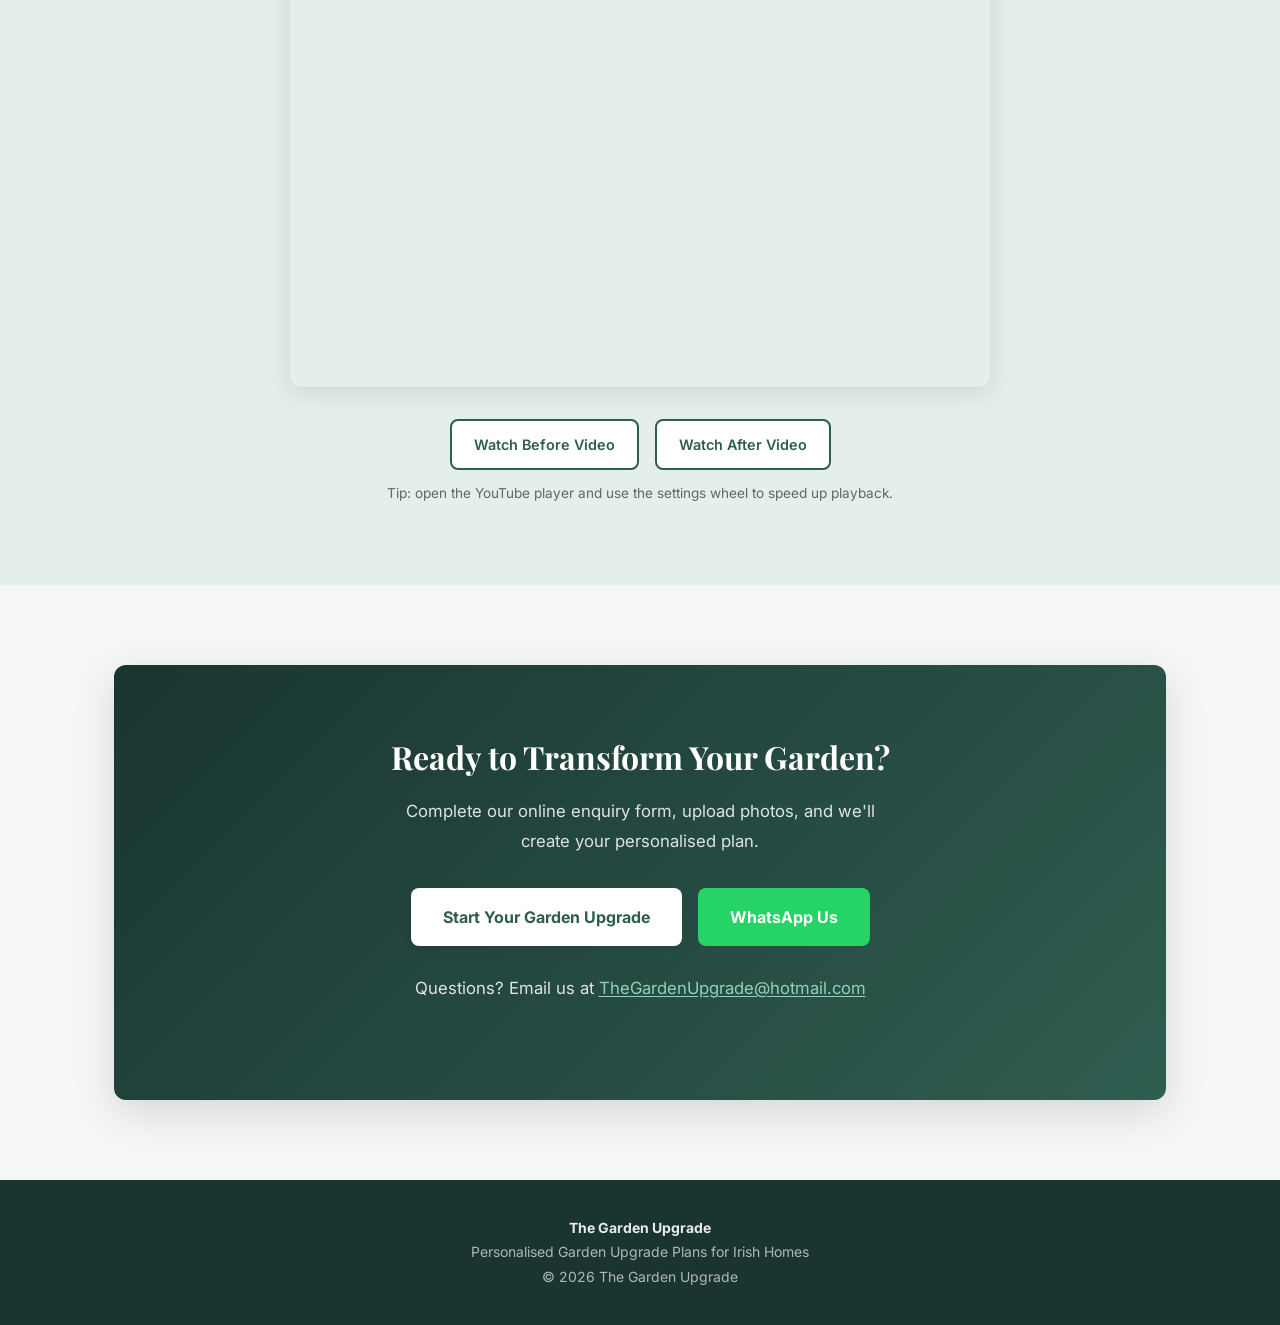
==== commit 8ba72e75: "Update index.html" ====
--- a/index.html
+++ b/index.html
@@ -266,10 +266,18 @@
     .ba-label.before .dot { background: #c9925f; }
     .ba-label.after .dot { background: var(--green); }
     .ba-slider { position: relative; max-width: 700px; margin: 0 auto; aspect-ratio: 4/3; border-radius: var(--radius); overflow: hidden; box-shadow: var(--shadow-md); }
-    .ba-slider img { position: absolute; inset: 0; width: 100%; height: 100%; object-fit: cover; opacity: 0; animation: baFade 6s infinite; }
+    .ba-slider img { position: absolute; inset: 0; width: 100%; height: 100%; object-fit: cover; opacity: 0; animation: baFade 20s infinite; }
     .ba-slider img:nth-child(1) { animation-delay: 0s; }
-    .ba-slider img:nth-child(2) { animation-delay: 3s; }
-    @keyframes baFade { 0% { opacity: 0; } 10% { opacity: 1; } 40% { opacity: 1; } 50% { opacity: 0; } 100% { opacity: 0; } }
+    .ba-slider img:nth-child(2) { animation-delay: 2s; }
+    .ba-slider img:nth-child(3) { animation-delay: 4s; }
+    .ba-slider img:nth-child(4) { animation-delay: 6s; }
+    .ba-slider img:nth-child(5) { animation-delay: 8s; }
+    .ba-slider img:nth-child(6) { animation-delay: 10s; }
+    .ba-slider img:nth-child(7) { animation-delay: 12s; }
+    .ba-slider img:nth-child(8) { animation-delay: 14s; }
+    .ba-slider img:nth-child(9) { animation-delay: 16s; }
+    .ba-slider img:nth-child(10) { animation-delay: 18s; }
+    @keyframes baFade { 0% { opacity: 0; } 5% { opacity: 1; } 13% { opacity: 1; } 18% { opacity: 0; } 100% { opacity: 0; } }
     .video-links { display: flex; gap: 16px; flex-wrap: wrap; }
     .video-btn {
       display: inline-flex;
@@ -563,12 +571,25 @@
       <div class="container">
         <div class="section-header">
           <h2 class="section-title">Watch The Transformation</h2>
-          <p class="section-lead">A quick before and after transition from one of our real garden upgrades.</p>
+          <p class="section-lead">A quick slideshow of five real garden upgrades, or watch the full videos below.</p>
         </div>
         <div class="ba-slider">
-          <img src="images/before-1.jpg" alt="Before the upgrade">
-          <img src="images/after-1.jpg" alt="After the upgrade">
-        </div>
+          <img src="images/before-1.jpg" alt="Before garden upgrade 1">
+          <img src="images/after-1.jpg" alt="After garden upgrade 1">
+          <img src="images/before-2.jpg" alt="Before garden upgrade 2">
+          <img src="images/after-2.jpg" alt="After garden upgrade 2">
+          <img src="images/before-3.jpg" alt="Before garden upgrade 3">
+          <img src="images/after-3.jpg" alt="After garden upgrade 3">
+          <img src="images/before-4.jpg" alt="Before garden upgrade 4">
+          <img src="images/after-4.jpg" alt="After garden upgrade 4">
+          <img src="images/before-5.jpg" alt="Before garden upgrade 5">
+          <img src="images/after-5.jpg" alt="After garden upgrade 5">
+        </div>
+        <div class="video-links" style="justify-content: center; margin-top: 32px;">
+          <a class="video-btn" href="https://youtu.be/A2PtRVBRmoA" target="_blank">Watch Before Video</a>
+          <a class="video-btn" href="https://youtube.com/shorts/rafoh7so2BA?feature=share" target="_blank">Watch After Video</a>
+        </div>
+        <p style="text-align: center; font-size: 0.85rem; color: var(--text-muted); margin-top: 12px;">Tip: open the YouTube player and use the settings wheel to speed up playback.</p>
       </div>
     </section>
 
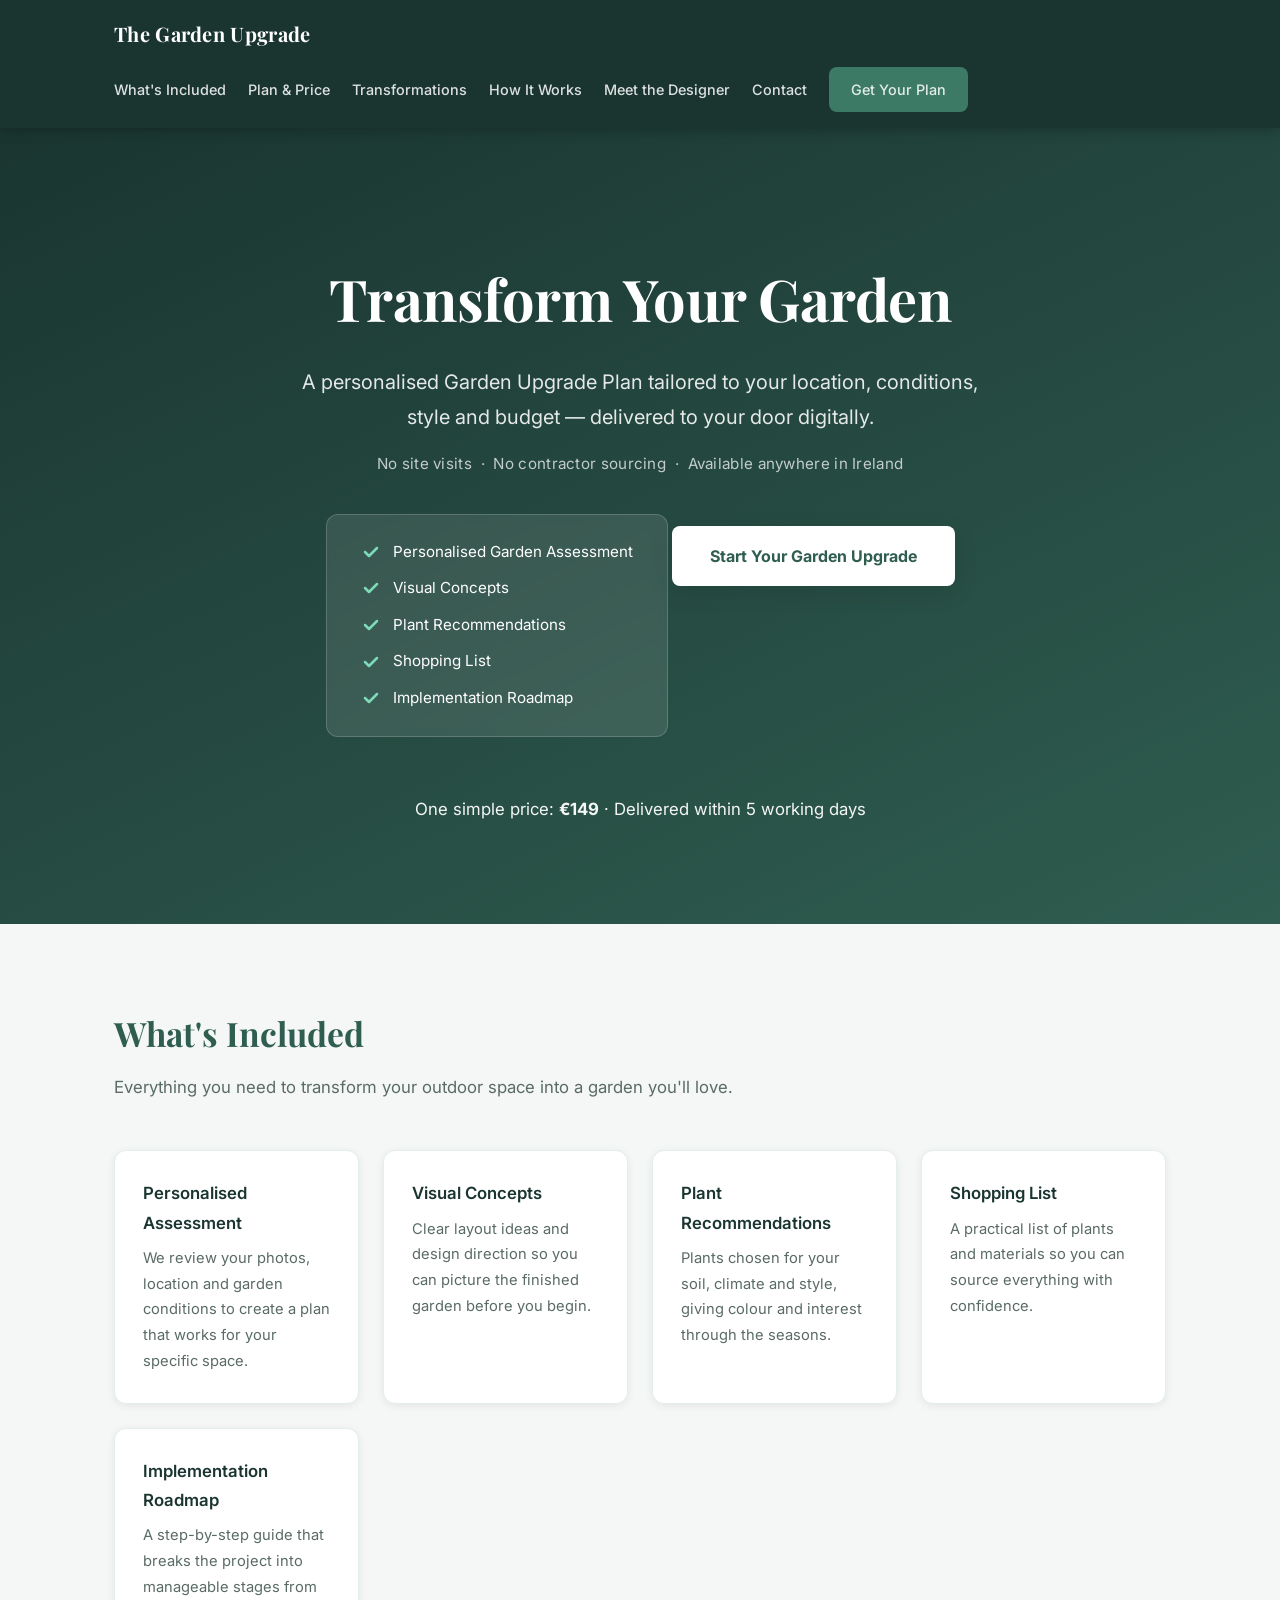
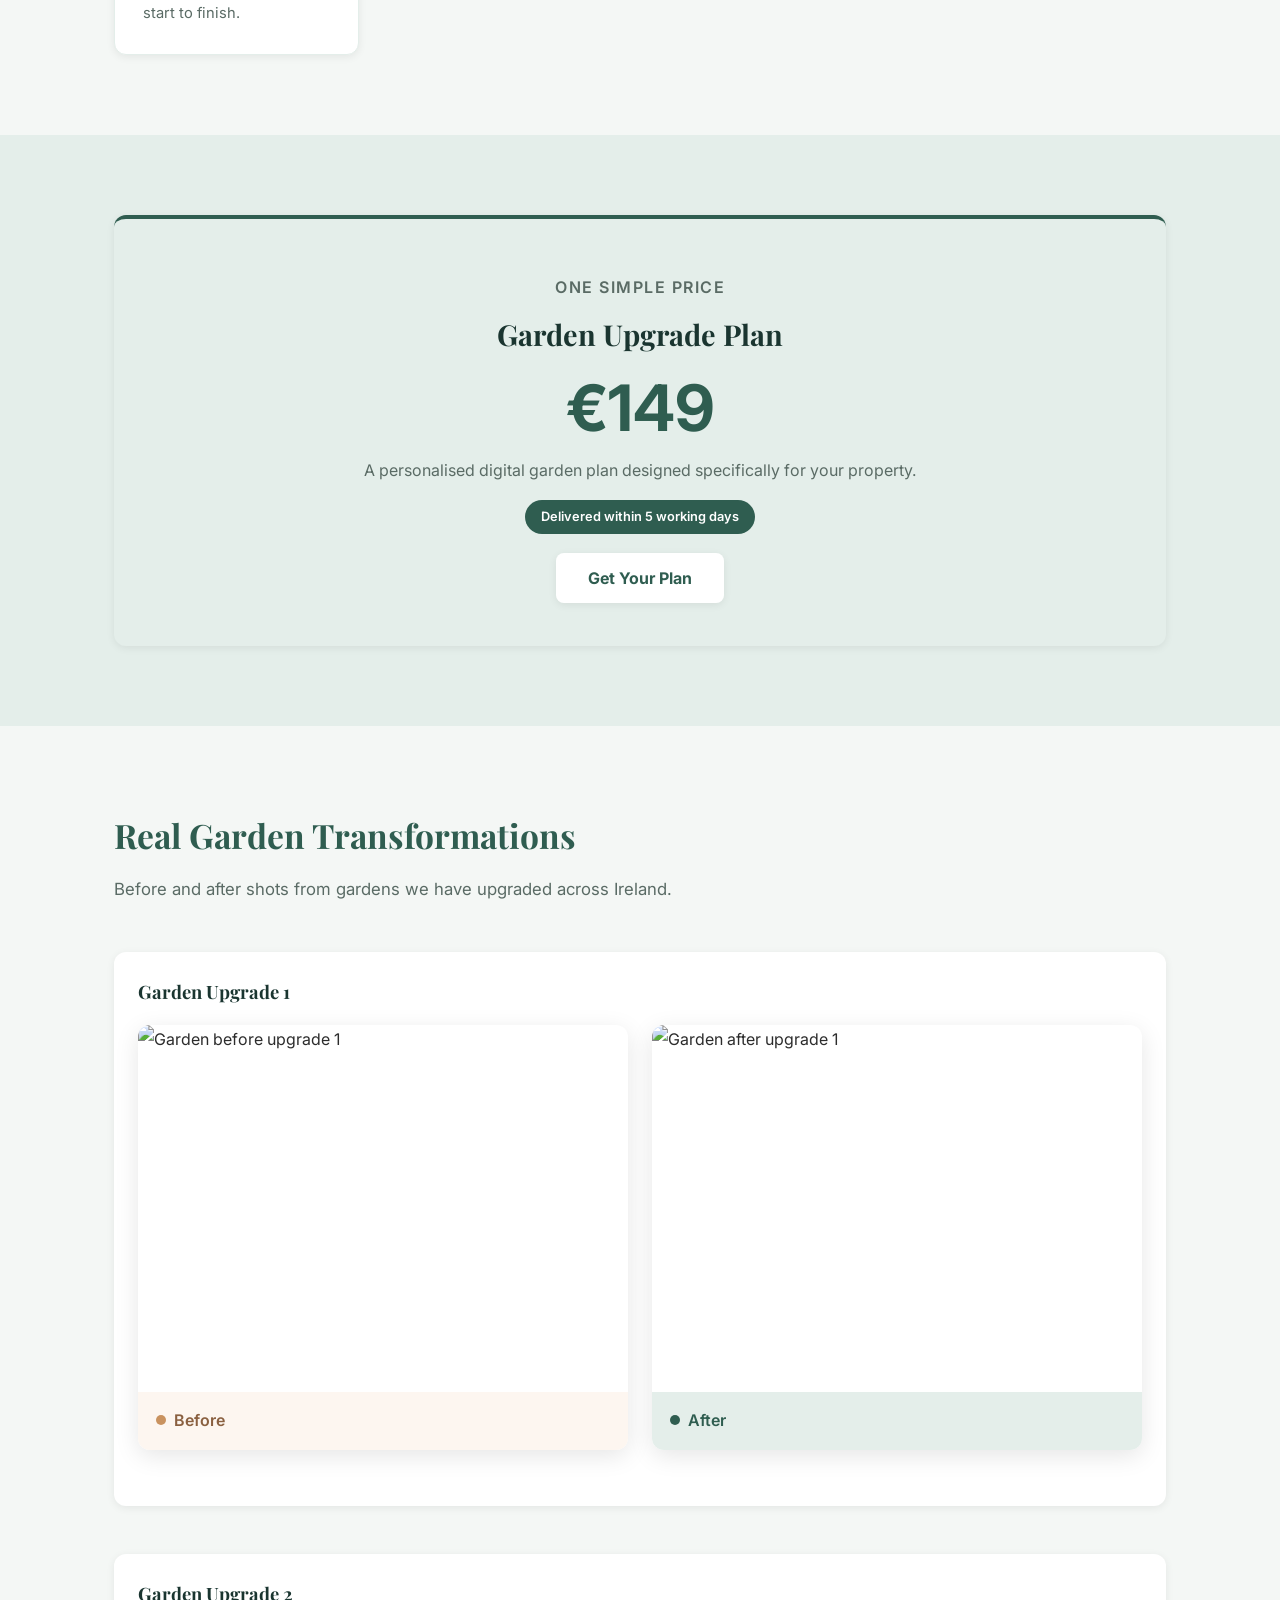
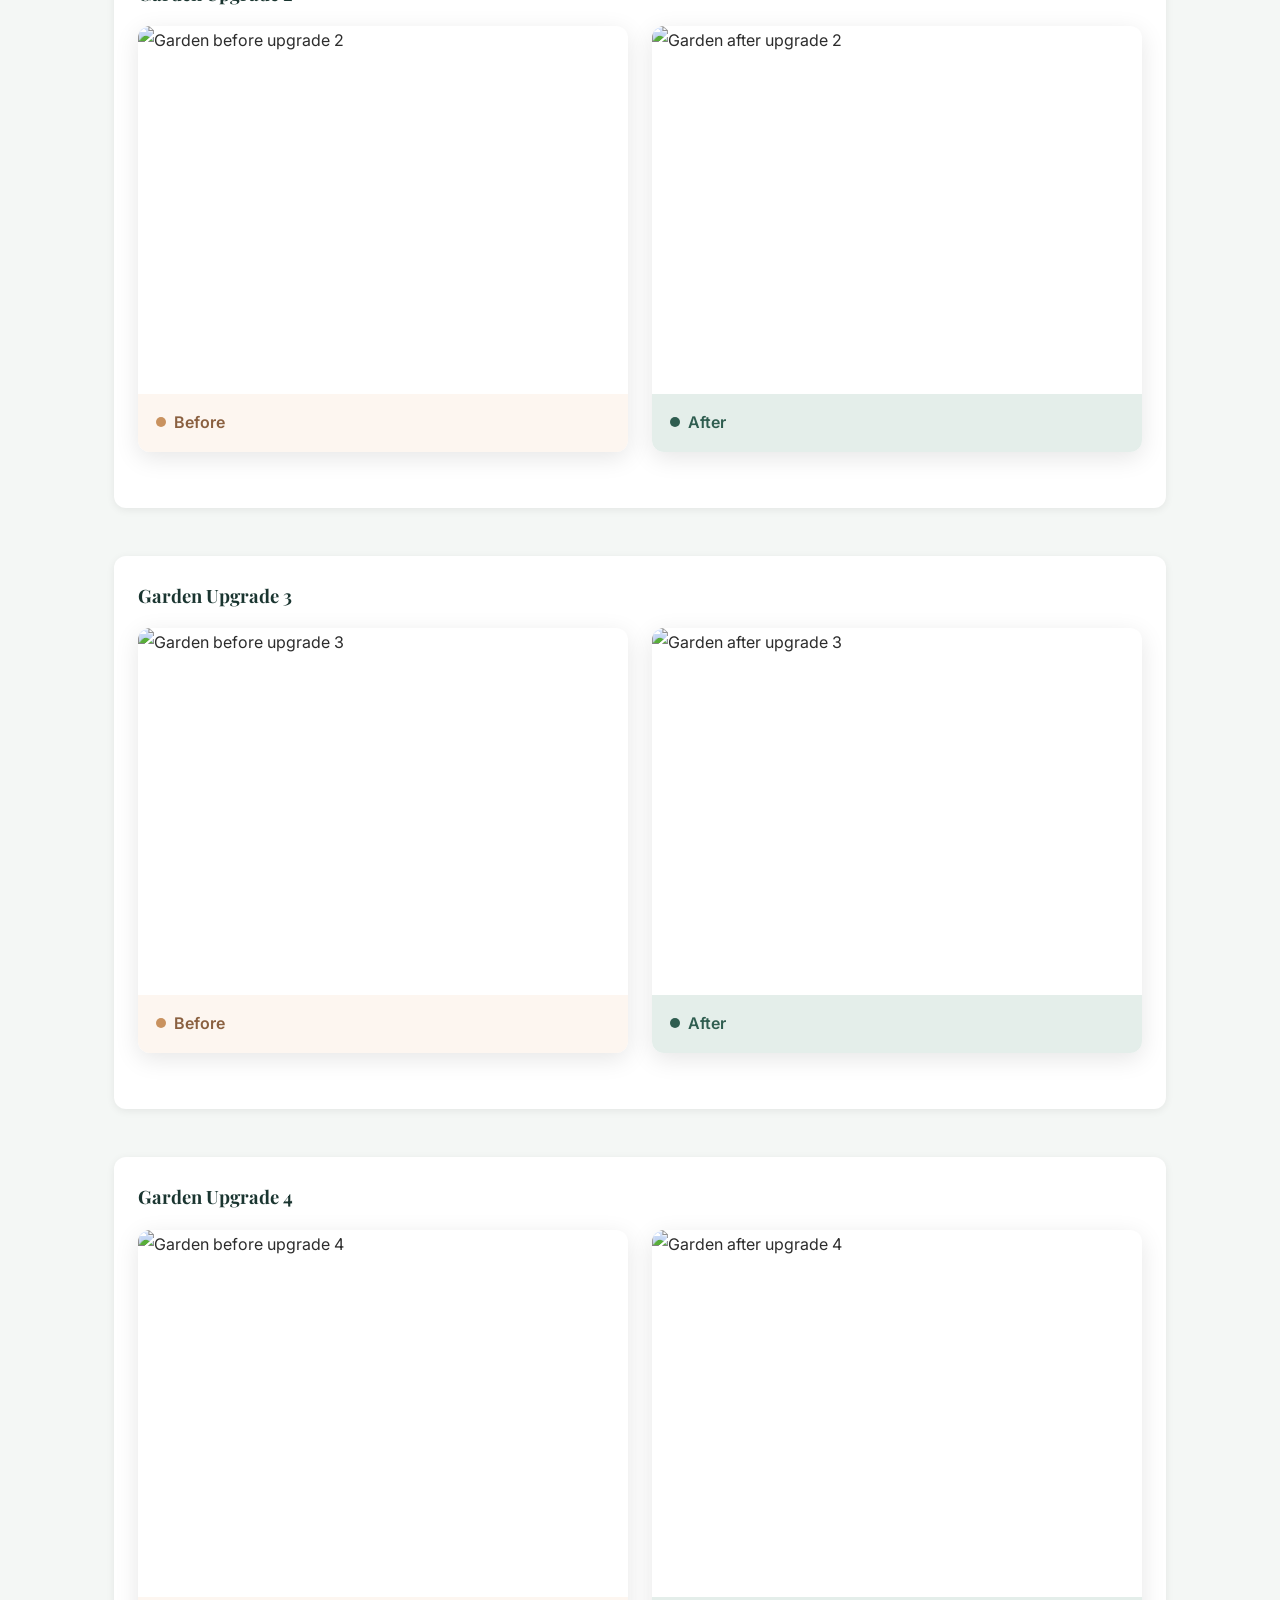
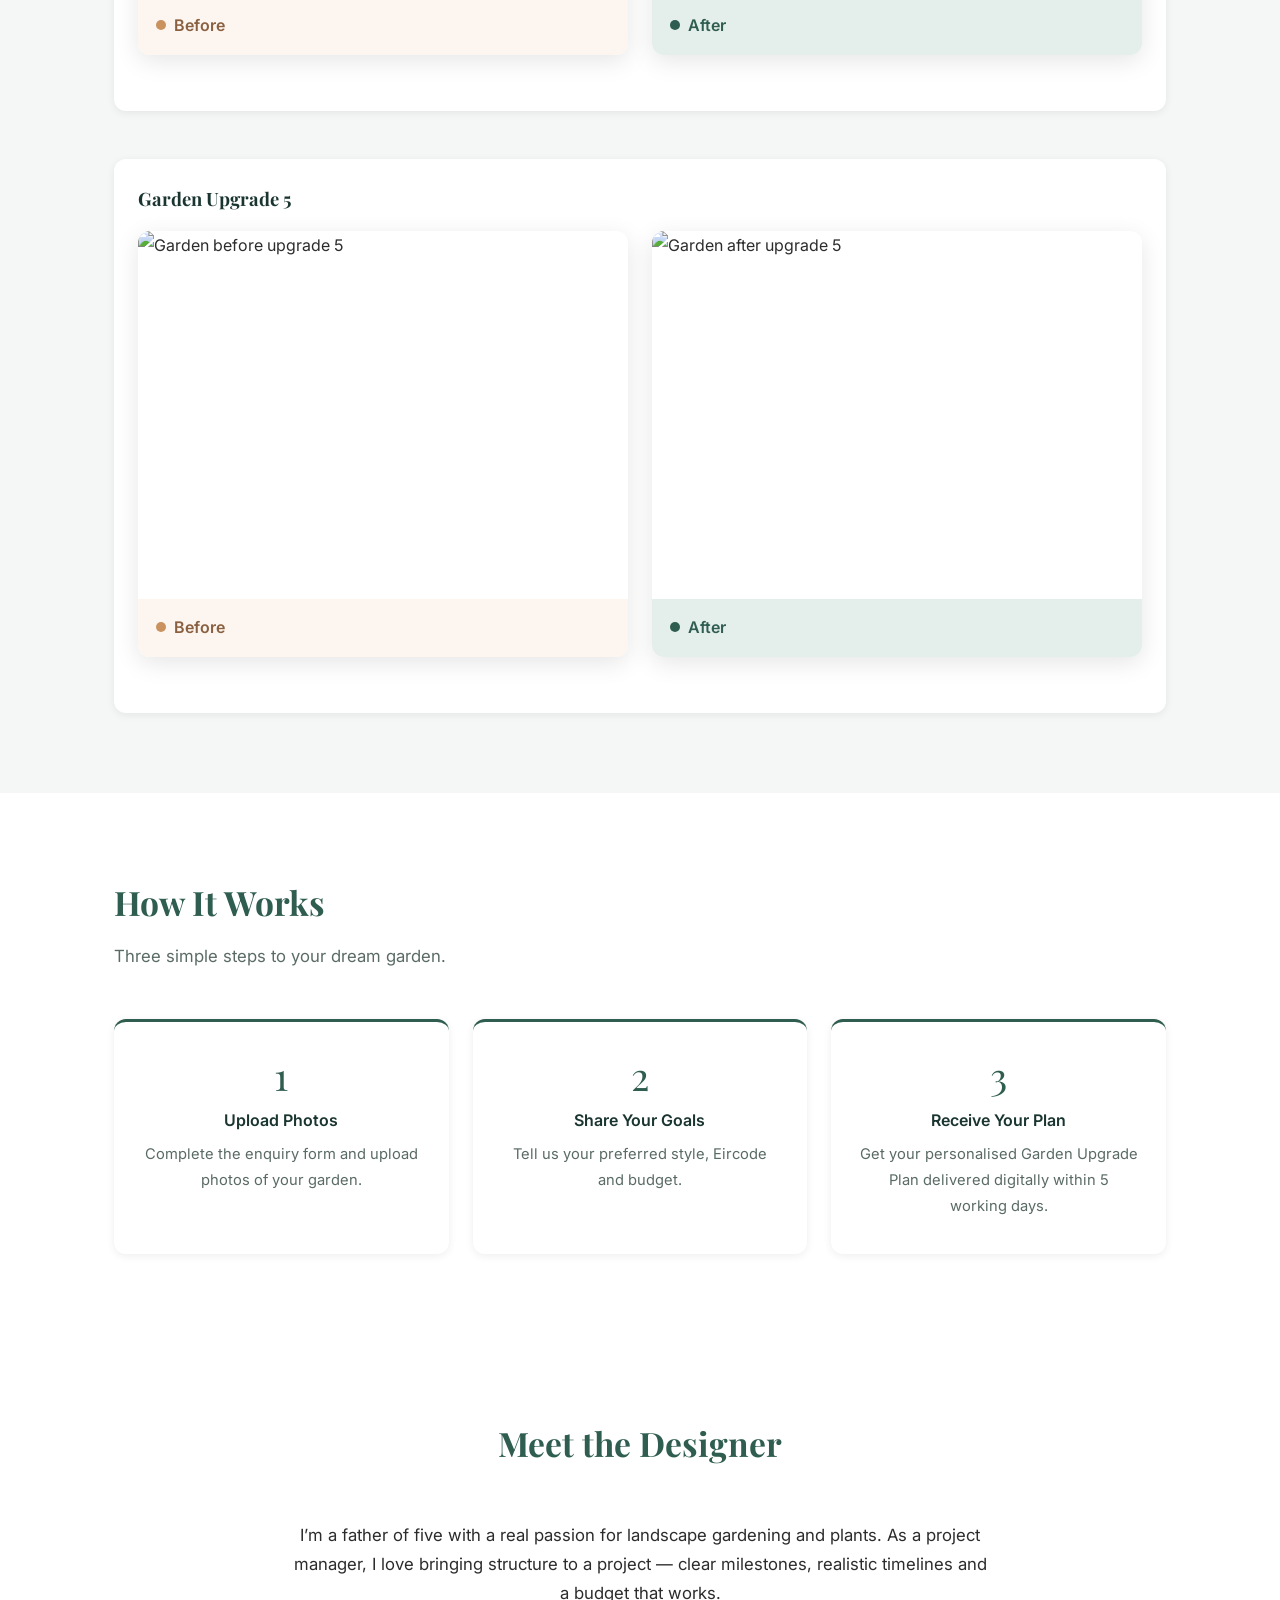
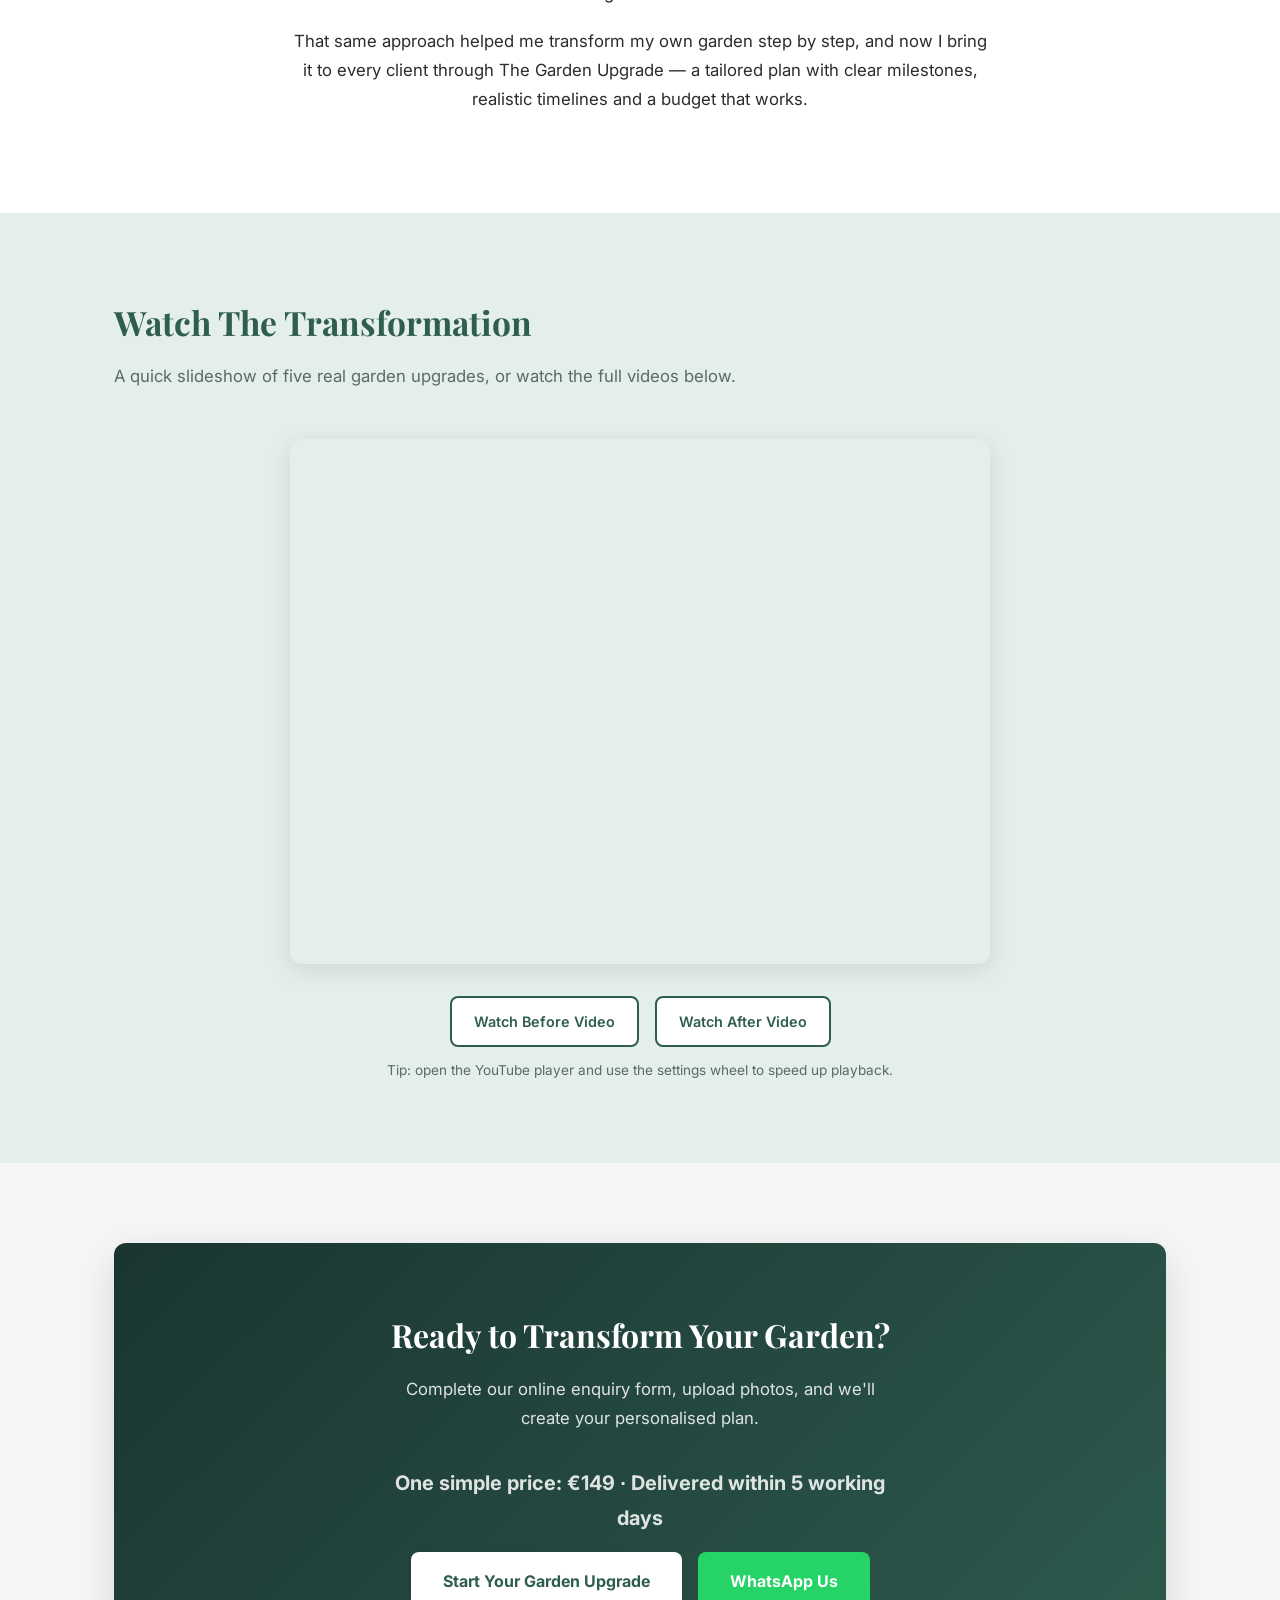
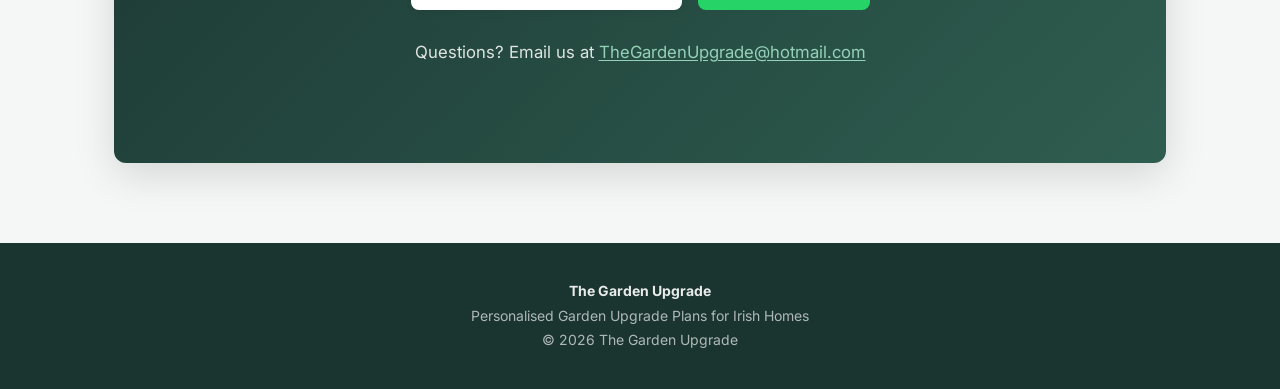
==== commit 1a6db5b6: "Update index.html" ====
--- a/index.html
+++ b/index.html
@@ -398,6 +398,7 @@
         <a href="#plan">Plan & Price</a>
         <a href="#gallery">Transformations</a>
         <a href="#how">How It Works</a>
+        <a href="#about">Meet the Designer</a>
         <a href="#contact">Contact</a>
         <a class="nav-cta" href="https://tally.so/r/WOkVAJ" target="_blank">Get Your Plan</a>
       </div>
@@ -416,6 +417,7 @@
       <li><svg viewBox="0 0 20 20" fill="none" stroke="currentColor" stroke-width="2.5" stroke-linecap="round" stroke-linejoin="round"><polyline points="4 10 8 14 16 6"/></svg> Implementation Roadmap</li>
     </ul>
     <a class="hero-btn" href="https://tally.so/r/WOkVAJ" target="_blank">Start Your Garden Upgrade</a>
+    <p style="margin-top: 18px; font-size: 1.05rem; opacity: 0.95; color: #fff;">One simple price: <strong>€149</strong> · Delivered within 5 working days</p>
   </header>
 
   <main>
@@ -476,11 +478,11 @@
             <h3>Garden Upgrade 1</h3>
             <div class="before-after">
               <div class="ba-card">
-                <img src="images/before-1.jpg" alt="Garden before upgrade 1" loading="lazy">
+                <img src="before-1.jpg" alt="Garden before upgrade 1" loading="lazy">
                 <div class="ba-label before"><span class="dot"></span>Before</div>
               </div>
               <div class="ba-card">
-                <img src="images/after-1.jpg" alt="Garden after upgrade 1" loading="lazy">
+                <img src="after-1.jpg" alt="Garden after upgrade 1" loading="lazy">
                 <div class="ba-label after"><span class="dot"></span>After</div>
               </div>
             </div>
@@ -489,11 +491,11 @@
             <h3>Garden Upgrade 2</h3>
             <div class="before-after">
               <div class="ba-card">
-                <img src="images/before-2.jpg" alt="Garden before upgrade 2" loading="lazy">
+                <img src="before-2.jpg" alt="Garden before upgrade 2" loading="lazy">
                 <div class="ba-label before"><span class="dot"></span>Before</div>
               </div>
               <div class="ba-card">
-                <img src="images/after-2.jpg" alt="Garden after upgrade 2" loading="lazy">
+                <img src="after-2.jpg" alt="Garden after upgrade 2" loading="lazy">
                 <div class="ba-label after"><span class="dot"></span>After</div>
               </div>
             </div>
@@ -502,11 +504,11 @@
             <h3>Garden Upgrade 3</h3>
             <div class="before-after">
               <div class="ba-card">
-                <img src="images/before-3.jpg" alt="Garden before upgrade 3" loading="lazy">
+                <img src="before-3.jpg" alt="Garden before upgrade 3" loading="lazy">
                 <div class="ba-label before"><span class="dot"></span>Before</div>
               </div>
               <div class="ba-card">
-                <img src="images/after-3.jpg" alt="Garden after upgrade 3" loading="lazy">
+                <img src="after-3.jpg" alt="Garden after upgrade 3" loading="lazy">
                 <div class="ba-label after"><span class="dot"></span>After</div>
               </div>
             </div>
@@ -515,11 +517,11 @@
             <h3>Garden Upgrade 4</h3>
             <div class="before-after">
               <div class="ba-card">
-                <img src="images/before-4.jpg" alt="Garden before upgrade 4" loading="lazy">
+                <img src="before-4.jpg" alt="Garden before upgrade 4" loading="lazy">
                 <div class="ba-label before"><span class="dot"></span>Before</div>
               </div>
               <div class="ba-card">
-                <img src="images/after-4.jpg" alt="Garden after upgrade 4" loading="lazy">
+                <img src="after-4.jpg" alt="Garden after upgrade 4" loading="lazy">
                 <div class="ba-label after"><span class="dot"></span>After</div>
               </div>
             </div>
@@ -528,11 +530,11 @@
             <h3>Garden Upgrade 5</h3>
             <div class="before-after">
               <div class="ba-card">
-                <img src="images/before-5.jpg" alt="Garden before upgrade 5" loading="lazy">
+                <img src="before-5.jpg" alt="Garden before upgrade 5" loading="lazy">
                 <div class="ba-label before"><span class="dot"></span>Before</div>
               </div>
               <div class="ba-card">
-                <img src="images/after-5.jpg" alt="Garden after upgrade 5" loading="lazy">
+                <img src="after-5.jpg" alt="Garden after upgrade 5" loading="lazy">
                 <div class="ba-label after"><span class="dot"></span>After</div>
               </div>
             </div>
@@ -567,6 +569,16 @@
       </div>
     </section>
 
+    <section id="about" style="background: var(--white);">
+      <div class="container" style="text-align: center;">
+        <div class="section-header">
+          <h2 class="section-title">Meet the Designer</h2>
+        </div>
+        <p style="max-width: 700px; margin: 0 auto 18px; font-size: 1.05rem;">I’m a father of five with a real passion for landscape gardening and plants. As a project manager, I love bringing structure to a project — clear milestones, realistic timelines and a budget that works.</p>
+        <p style="max-width: 700px; margin: 0 auto 18px; font-size: 1.05rem;">That same approach helped me transform my own garden step by step, and now I bring it to every client through The Garden Upgrade — a tailored plan with clear milestones, realistic timelines and a budget that works.</p>
+      </div>
+    </section>
+
     <section id="video" style="background: var(--accent);">
       <div class="container">
         <div class="section-header">
@@ -574,16 +586,16 @@
           <p class="section-lead">A quick slideshow of five real garden upgrades, or watch the full videos below.</p>
         </div>
         <div class="ba-slider">
-          <img src="images/before-1.jpg" alt="Before garden upgrade 1">
-          <img src="images/after-1.jpg" alt="After garden upgrade 1">
-          <img src="images/before-2.jpg" alt="Before garden upgrade 2">
-          <img src="images/after-2.jpg" alt="After garden upgrade 2">
-          <img src="images/before-3.jpg" alt="Before garden upgrade 3">
-          <img src="images/after-3.jpg" alt="After garden upgrade 3">
-          <img src="images/before-4.jpg" alt="Before garden upgrade 4">
-          <img src="images/after-4.jpg" alt="After garden upgrade 4">
-          <img src="images/before-5.jpg" alt="Before garden upgrade 5">
-          <img src="images/after-5.jpg" alt="After garden upgrade 5">
+          <img src="before-1.jpg" alt="Before garden upgrade 1">
+          <img src="after-1.jpg" alt="After garden upgrade 1">
+          <img src="before-2.jpg" alt="Before garden upgrade 2">
+          <img src="after-2.jpg" alt="After garden upgrade 2">
+          <img src="before-3.jpg" alt="Before garden upgrade 3">
+          <img src="after-3.jpg" alt="After garden upgrade 3">
+          <img src="before-4.jpg" alt="Before garden upgrade 4">
+          <img src="after-4.jpg" alt="After garden upgrade 4">
+          <img src="before-5.jpg" alt="Before garden upgrade 5">
+          <img src="after-5.jpg" alt="After garden upgrade 5">
         </div>
         <div class="video-links" style="justify-content: center; margin-top: 32px;">
           <a class="video-btn" href="https://youtu.be/A2PtRVBRmoA" target="_blank">Watch Before Video</a>
@@ -598,6 +610,7 @@
         <div class="cta-section">
           <h2>Ready to Transform Your Garden?</h2>
           <p>Complete our online enquiry form, upload photos, and we'll create your personalised plan.</p>
+          <p style="font-size: 1.25rem; color: #fff; font-weight: 700; margin-bottom: 16px;">One simple price: €149 · Delivered within 5 working days</p>
           <div class="btn-group">
             <a class="btn-white" href="https://tally.so/r/WOkVAJ" target="_blank">Start Your Garden Upgrade</a>
             <a class="btn-wa" href="https://wa.me/353876418352" target="_blank">WhatsApp Us</a>
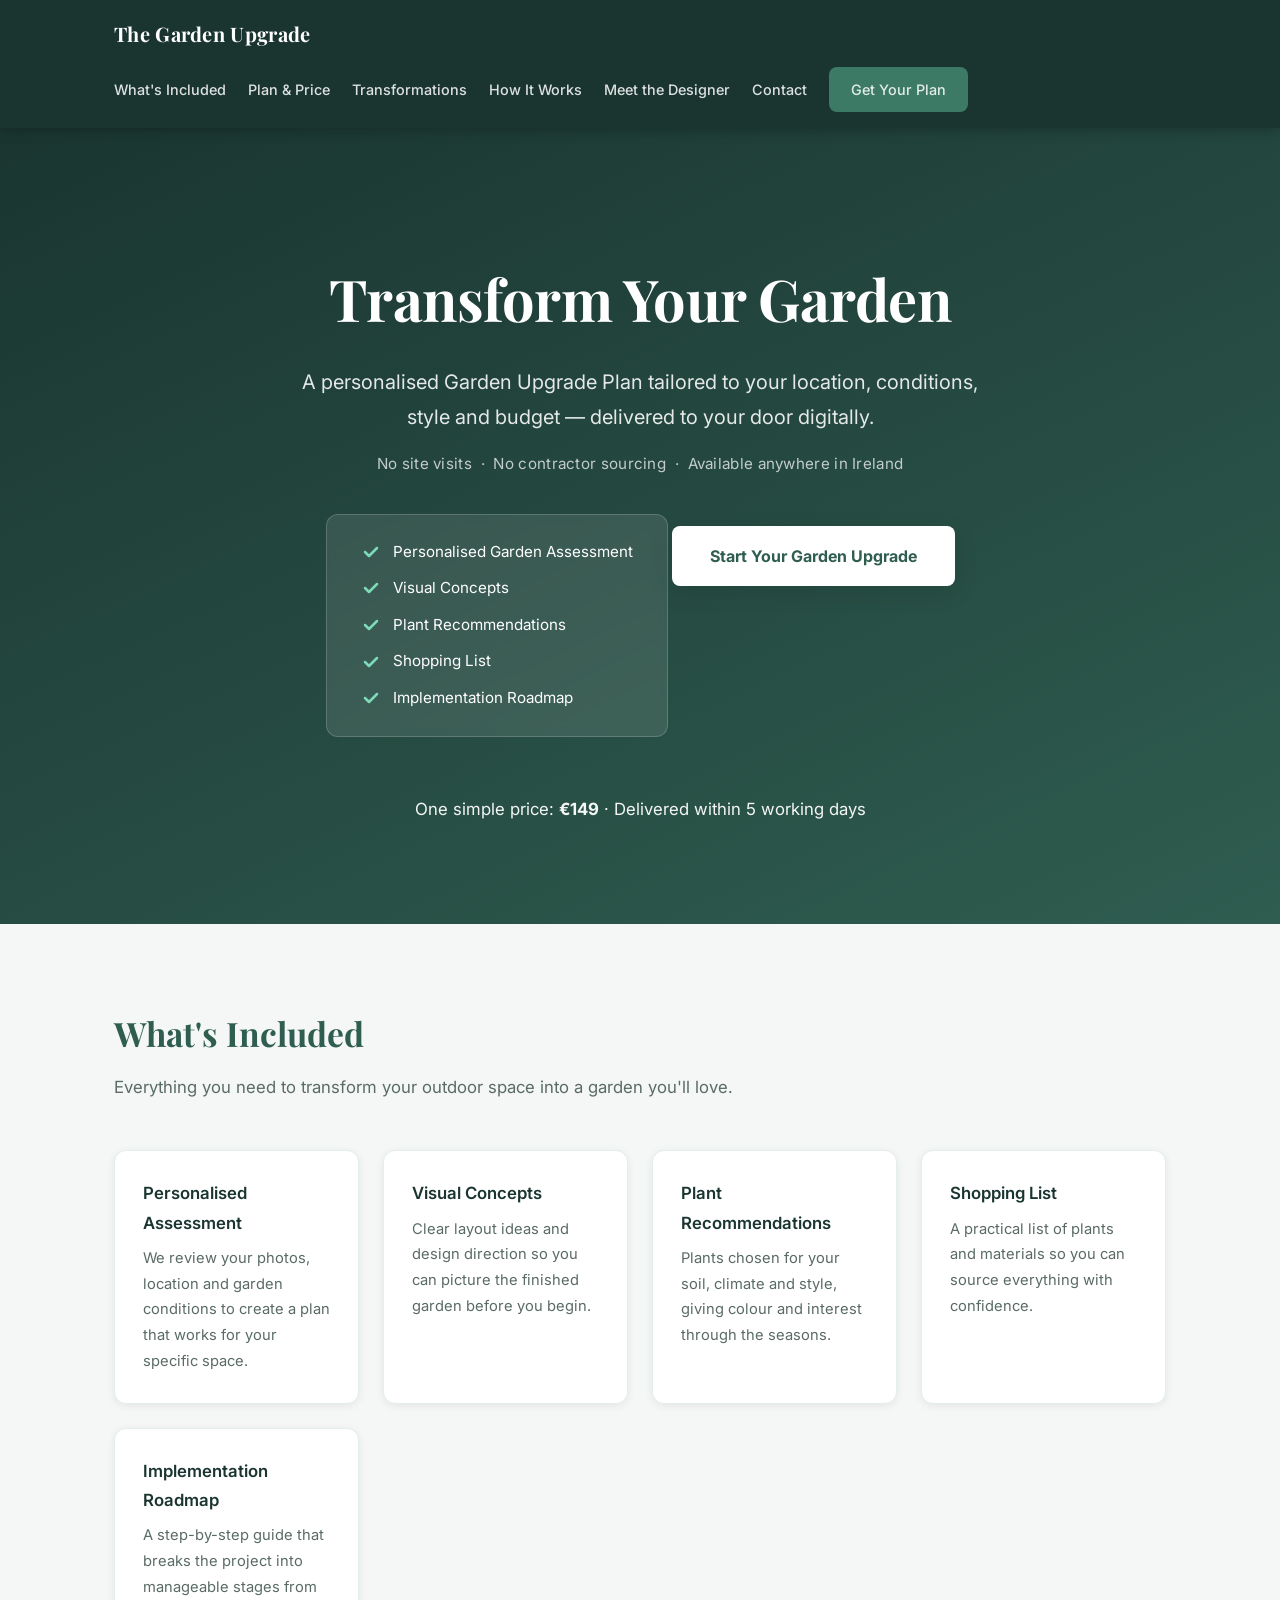
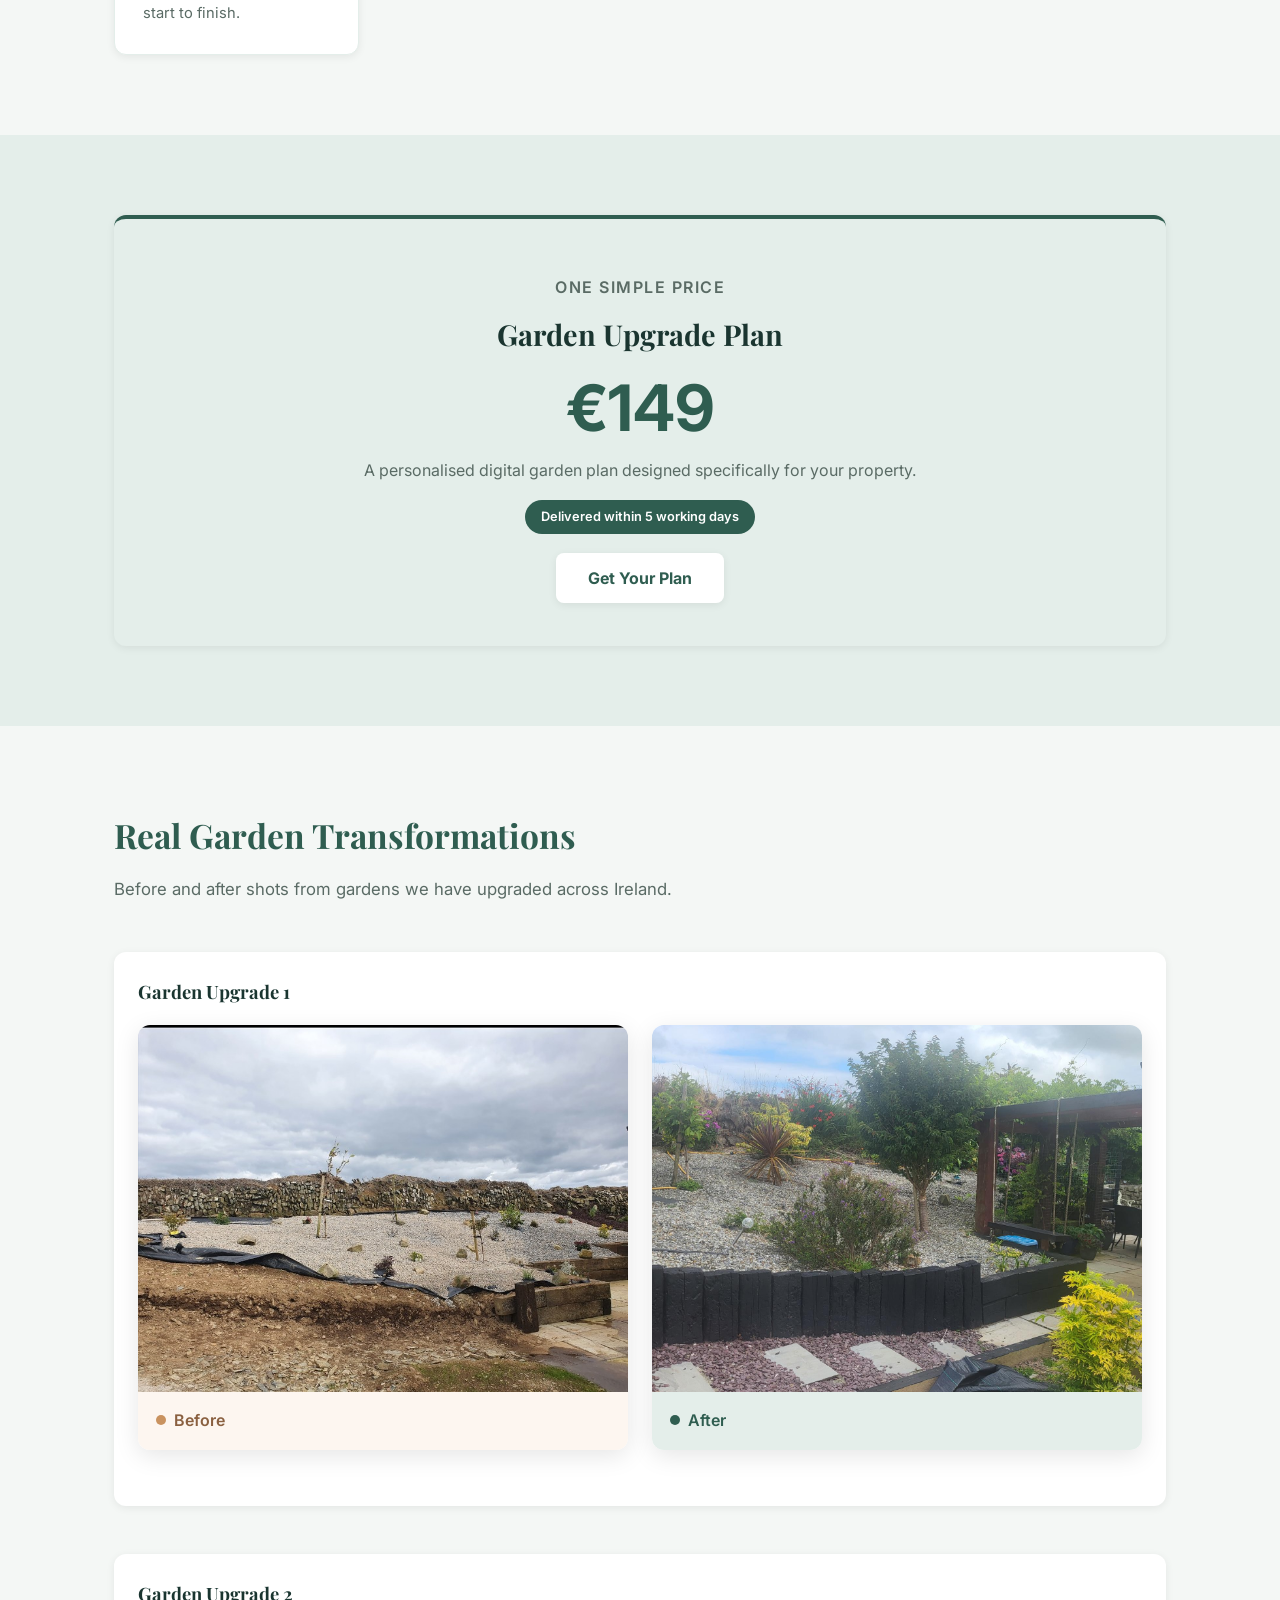
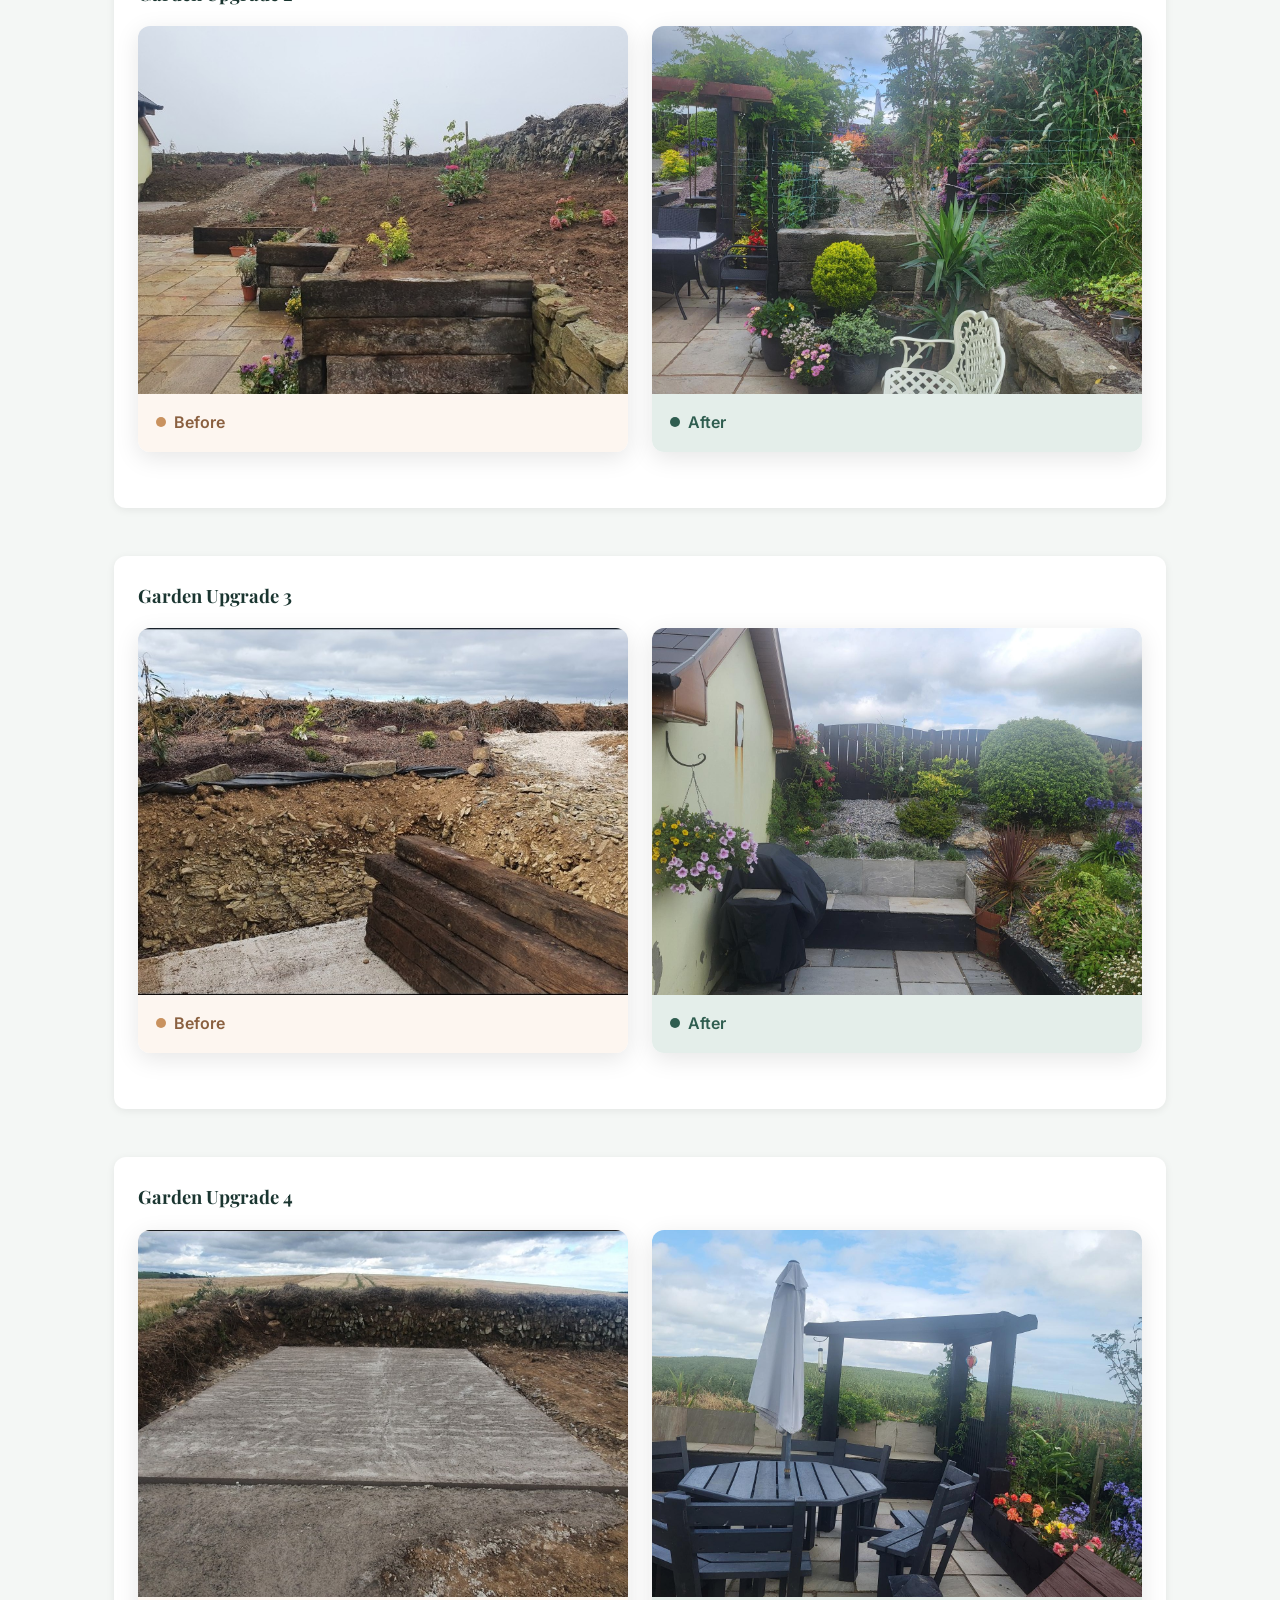
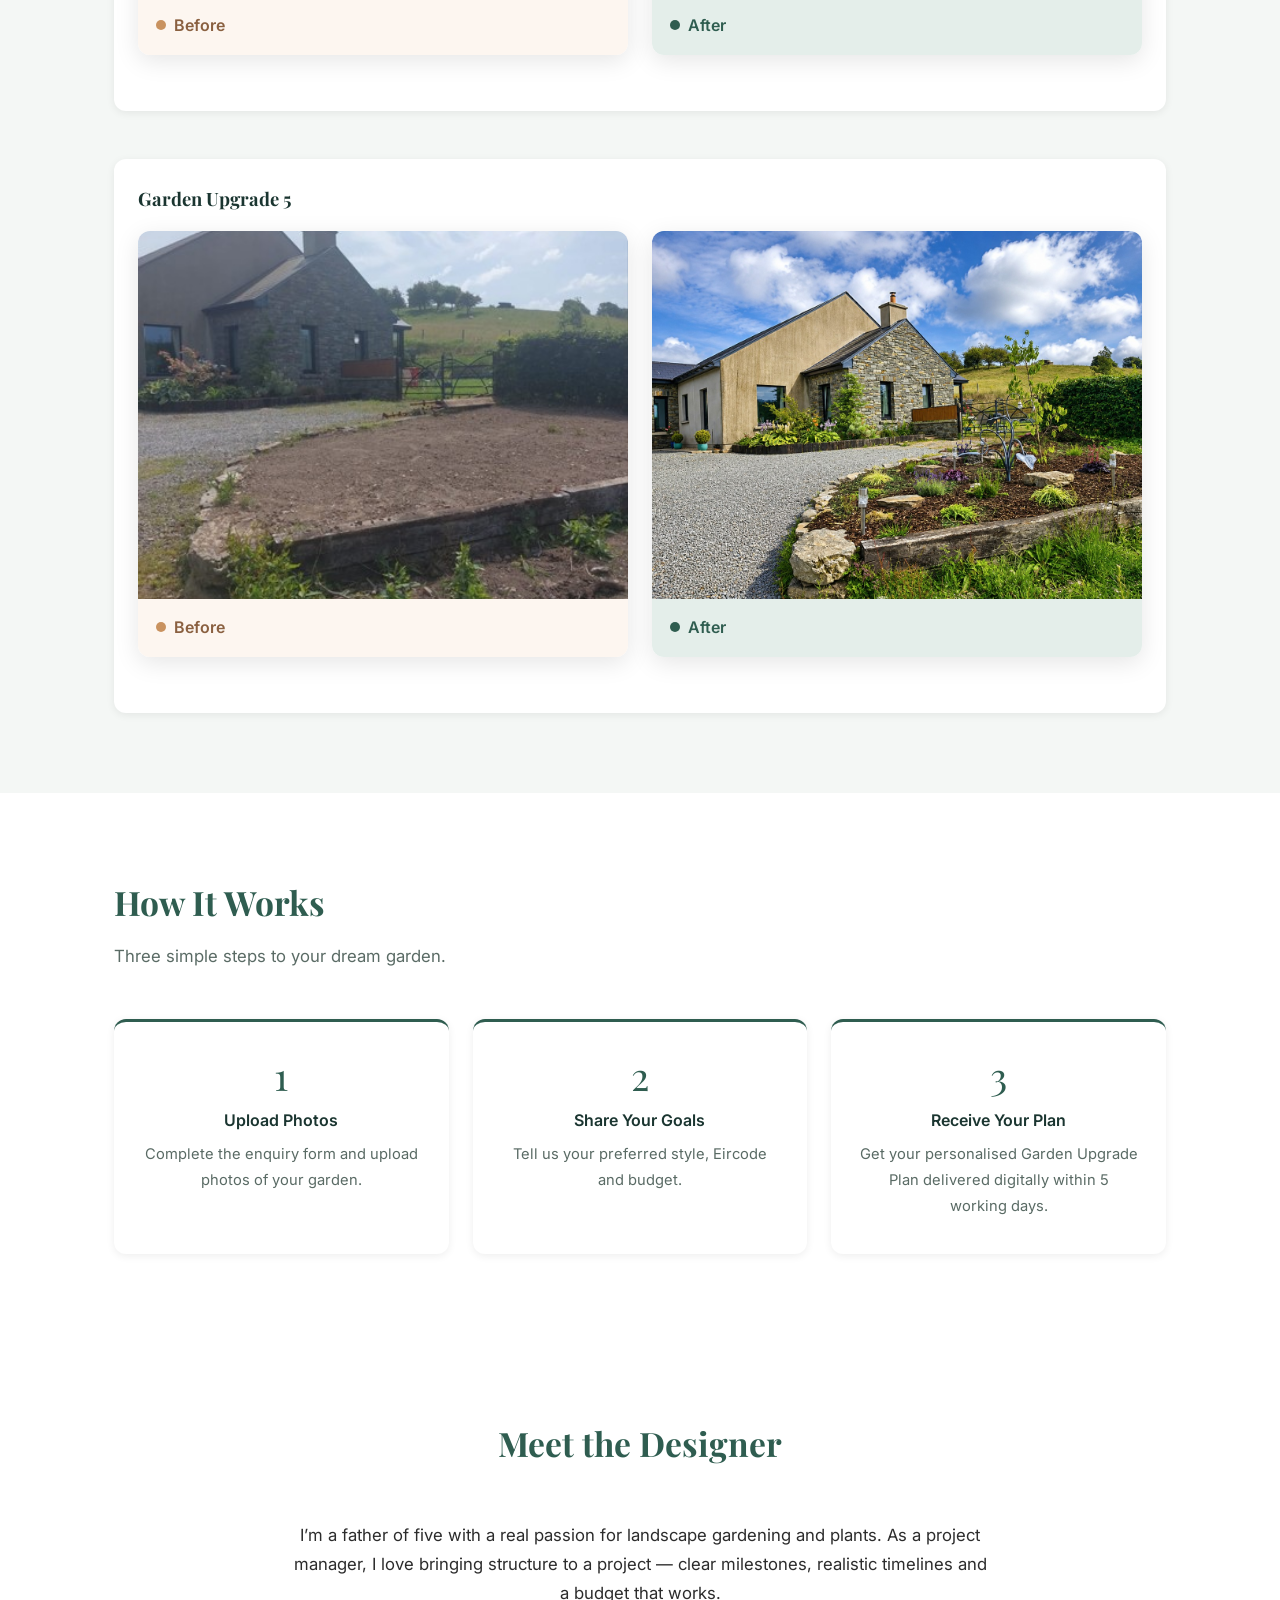
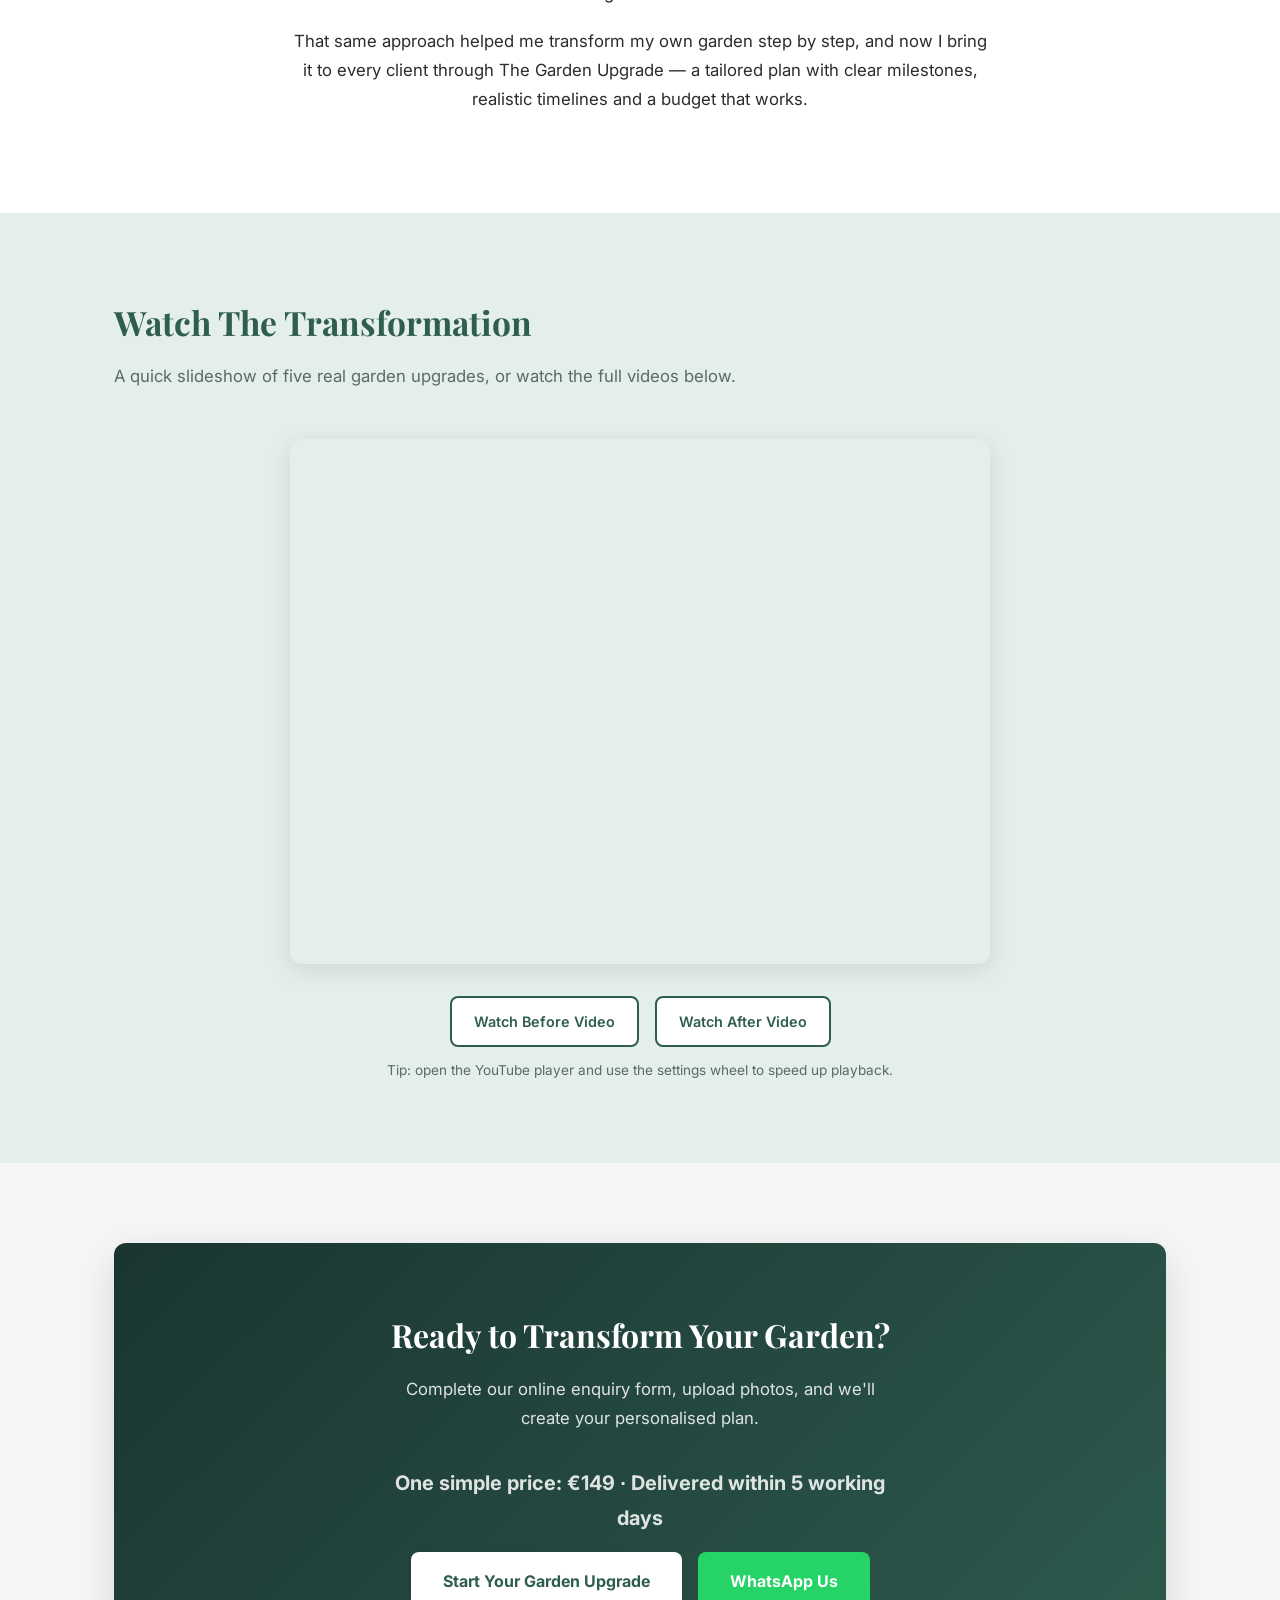
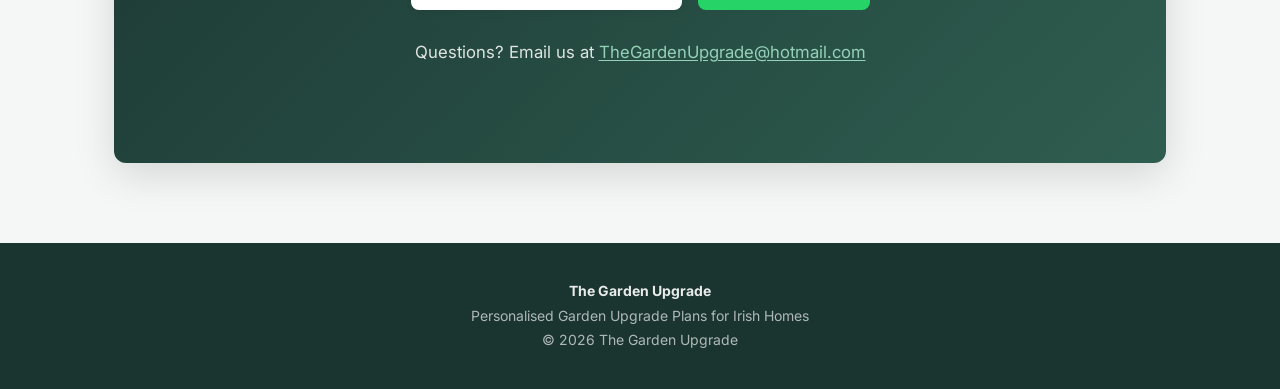
==== commit ea0a6642: "Update index.html" ====
--- a/index.html
+++ b/index.html
@@ -478,11 +478,11 @@
             <h3>Garden Upgrade 1</h3>
             <div class="before-after">
               <div class="ba-card">
-                <img src="before-1.jpg" alt="Garden before upgrade 1" loading="lazy">
+                <img src="images/before-1.jpg" alt="Garden before upgrade 1" loading="lazy">
                 <div class="ba-label before"><span class="dot"></span>Before</div>
               </div>
               <div class="ba-card">
-                <img src="after-1.jpg" alt="Garden after upgrade 1" loading="lazy">
+                <img src="images/after-1.jpg" alt="Garden after upgrade 1" loading="lazy">
                 <div class="ba-label after"><span class="dot"></span>After</div>
               </div>
             </div>
@@ -491,11 +491,11 @@
             <h3>Garden Upgrade 2</h3>
             <div class="before-after">
               <div class="ba-card">
-                <img src="before-2.jpg" alt="Garden before upgrade 2" loading="lazy">
+                <img src="images/before-2.jpg" alt="Garden before upgrade 2" loading="lazy">
                 <div class="ba-label before"><span class="dot"></span>Before</div>
               </div>
               <div class="ba-card">
-                <img src="after-2.jpg" alt="Garden after upgrade 2" loading="lazy">
+                <img src="images/after-2.jpg" alt="Garden after upgrade 2" loading="lazy">
                 <div class="ba-label after"><span class="dot"></span>After</div>
               </div>
             </div>
@@ -504,11 +504,11 @@
             <h3>Garden Upgrade 3</h3>
             <div class="before-after">
               <div class="ba-card">
-                <img src="before-3.jpg" alt="Garden before upgrade 3" loading="lazy">
+                <img src="images/before-3.jpg" alt="Garden before upgrade 3" loading="lazy">
                 <div class="ba-label before"><span class="dot"></span>Before</div>
               </div>
               <div class="ba-card">
-                <img src="after-3.jpg" alt="Garden after upgrade 3" loading="lazy">
+                <img src="images/after-3.jpg" alt="Garden after upgrade 3" loading="lazy">
                 <div class="ba-label after"><span class="dot"></span>After</div>
               </div>
             </div>
@@ -517,11 +517,11 @@
             <h3>Garden Upgrade 4</h3>
             <div class="before-after">
               <div class="ba-card">
-                <img src="before-4.jpg" alt="Garden before upgrade 4" loading="lazy">
+                <img src="images/before-4.jpg" alt="Garden before upgrade 4" loading="lazy">
                 <div class="ba-label before"><span class="dot"></span>Before</div>
               </div>
               <div class="ba-card">
-                <img src="after-4.jpg" alt="Garden after upgrade 4" loading="lazy">
+                <img src="images/after-4.jpg" alt="Garden after upgrade 4" loading="lazy">
                 <div class="ba-label after"><span class="dot"></span>After</div>
               </div>
             </div>
@@ -530,11 +530,11 @@
             <h3>Garden Upgrade 5</h3>
             <div class="before-after">
               <div class="ba-card">
-                <img src="before-5.jpg" alt="Garden before upgrade 5" loading="lazy">
+                <img src="images/before-5.jpg" alt="Garden before upgrade 5" loading="lazy">
                 <div class="ba-label before"><span class="dot"></span>Before</div>
               </div>
               <div class="ba-card">
-                <img src="after-5.jpg" alt="Garden after upgrade 5" loading="lazy">
+                <img src="images/after-5.jpg" alt="Garden after upgrade 5" loading="lazy">
                 <div class="ba-label after"><span class="dot"></span>After</div>
               </div>
             </div>
@@ -586,16 +586,16 @@
           <p class="section-lead">A quick slideshow of five real garden upgrades, or watch the full videos below.</p>
         </div>
         <div class="ba-slider">
-          <img src="before-1.jpg" alt="Before garden upgrade 1">
-          <img src="after-1.jpg" alt="After garden upgrade 1">
-          <img src="before-2.jpg" alt="Before garden upgrade 2">
-          <img src="after-2.jpg" alt="After garden upgrade 2">
-          <img src="before-3.jpg" alt="Before garden upgrade 3">
-          <img src="after-3.jpg" alt="After garden upgrade 3">
-          <img src="before-4.jpg" alt="Before garden upgrade 4">
-          <img src="after-4.jpg" alt="After garden upgrade 4">
-          <img src="before-5.jpg" alt="Before garden upgrade 5">
-          <img src="after-5.jpg" alt="After garden upgrade 5">
+          <img src="images/before-1.jpg" alt="Before garden upgrade 1">
+          <img src="images/after-1.jpg" alt="After garden upgrade 1">
+          <img src="images/before-2.jpg" alt="Before garden upgrade 2">
+          <img src="images/after-2.jpg" alt="After garden upgrade 2">
+          <img src="images/before-3.jpg" alt="Before garden upgrade 3">
+          <img src="images/after-3.jpg" alt="After garden upgrade 3">
+          <img src="images/before-4.jpg" alt="Before garden upgrade 4">
+          <img src="images/after-4.jpg" alt="After garden upgrade 4">
+          <img src="images/before-5.jpg" alt="Before garden upgrade 5">
+          <img src="images/after-5.jpg" alt="After garden upgrade 5">
         </div>
         <div class="video-links" style="justify-content: center; margin-top: 32px;">
           <a class="video-btn" href="https://youtu.be/A2PtRVBRmoA" target="_blank">Watch Before Video</a>
